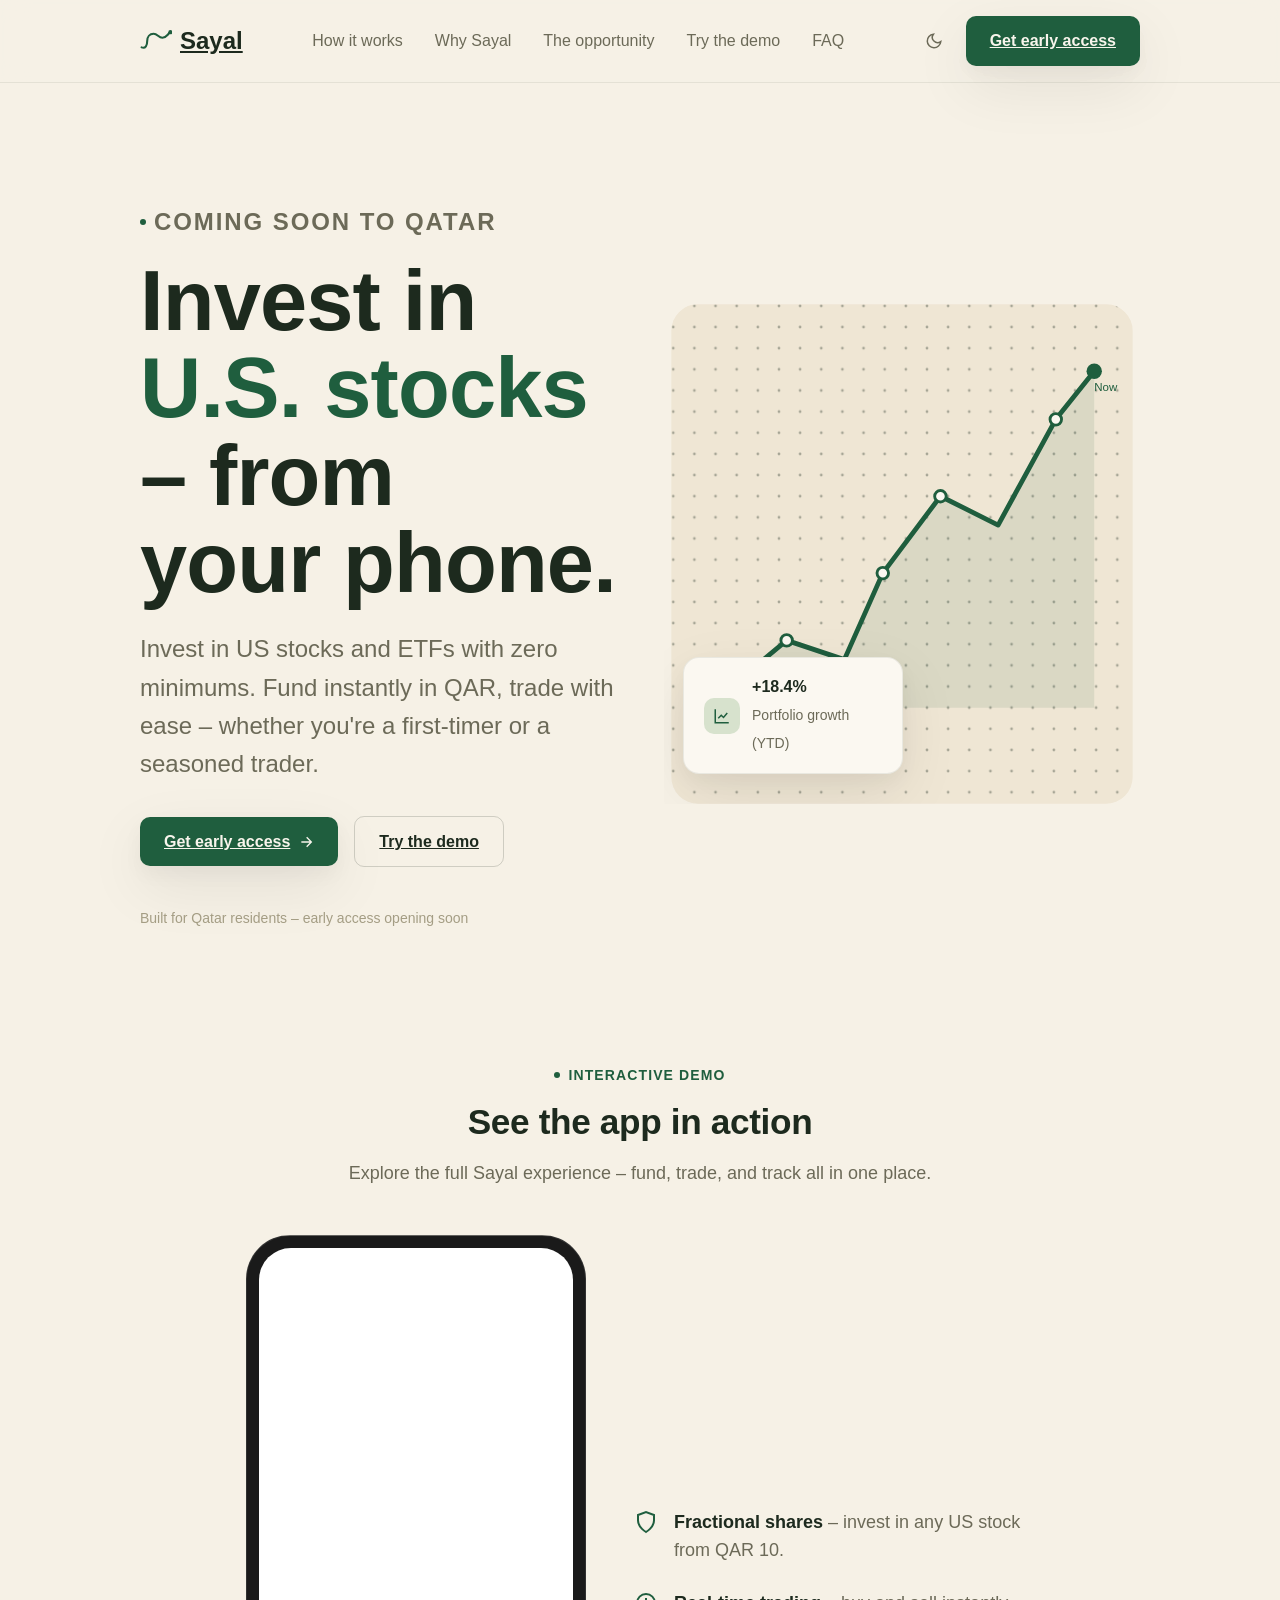
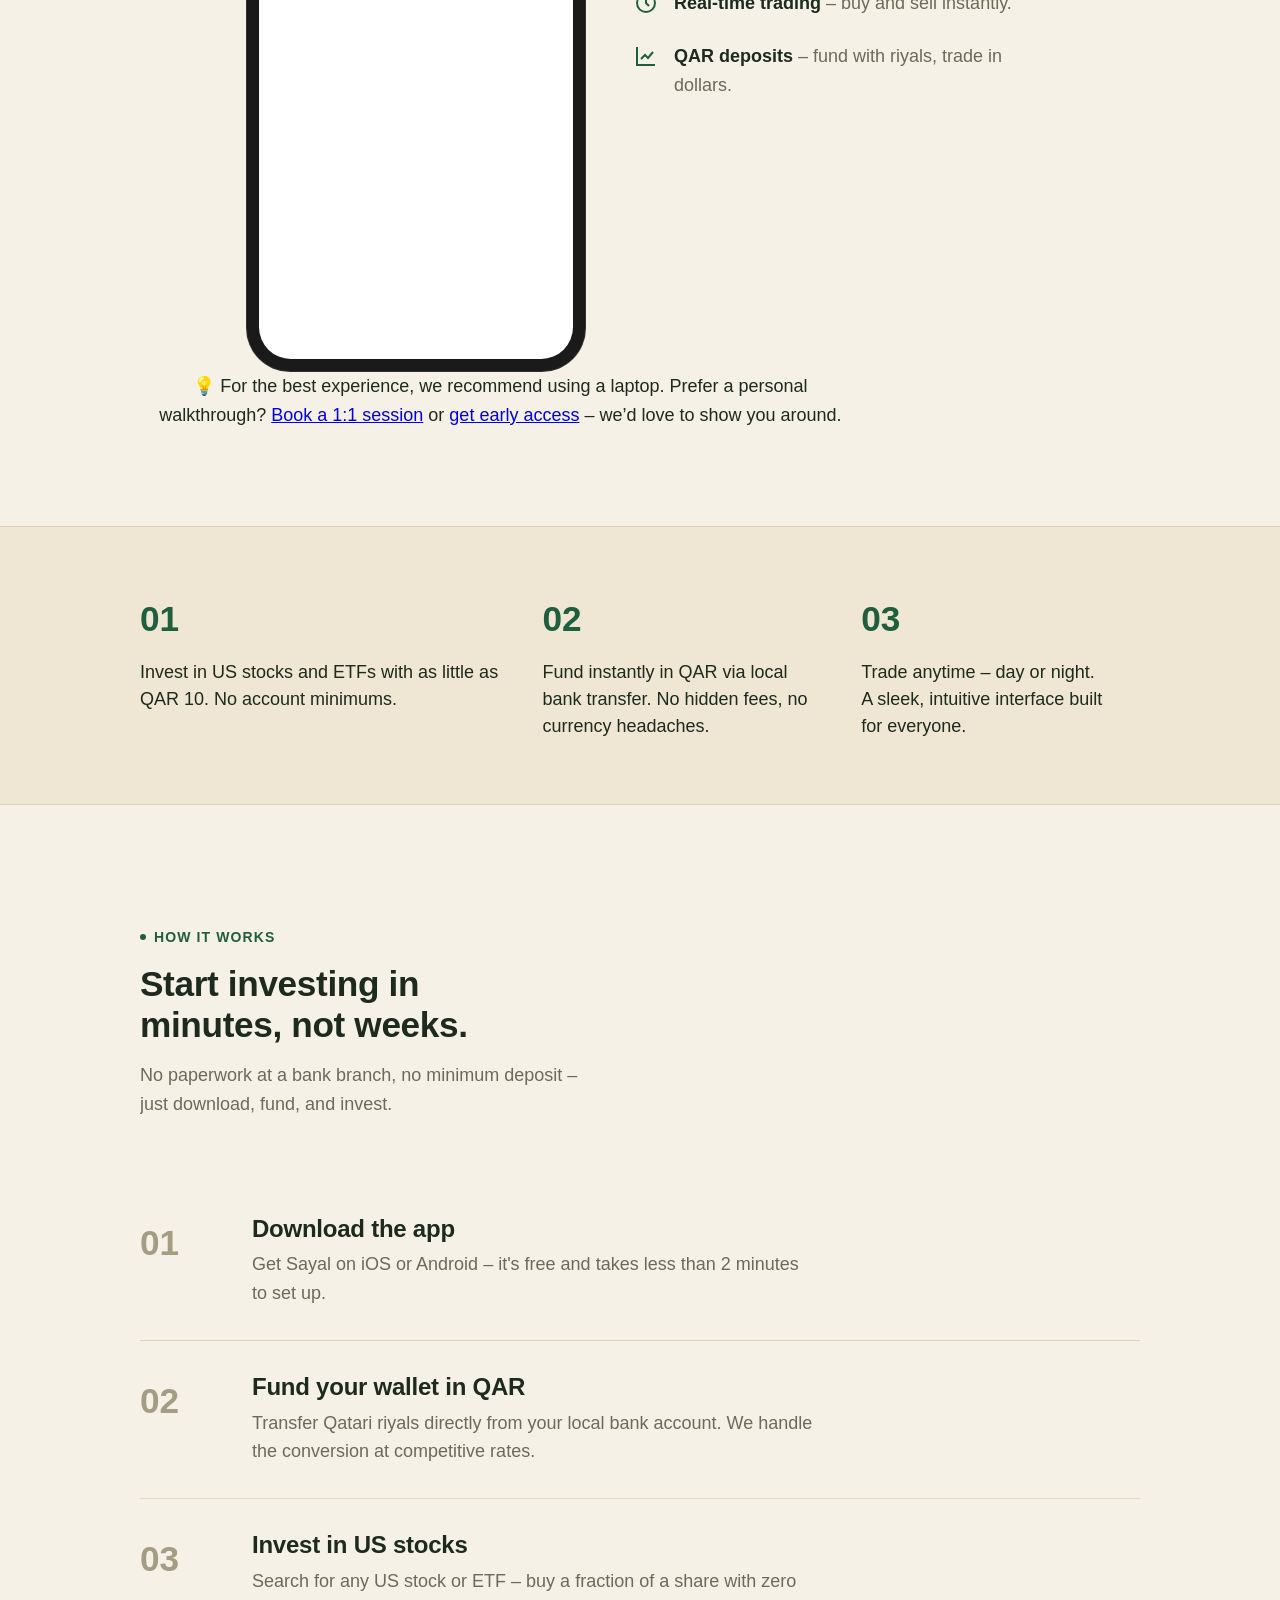
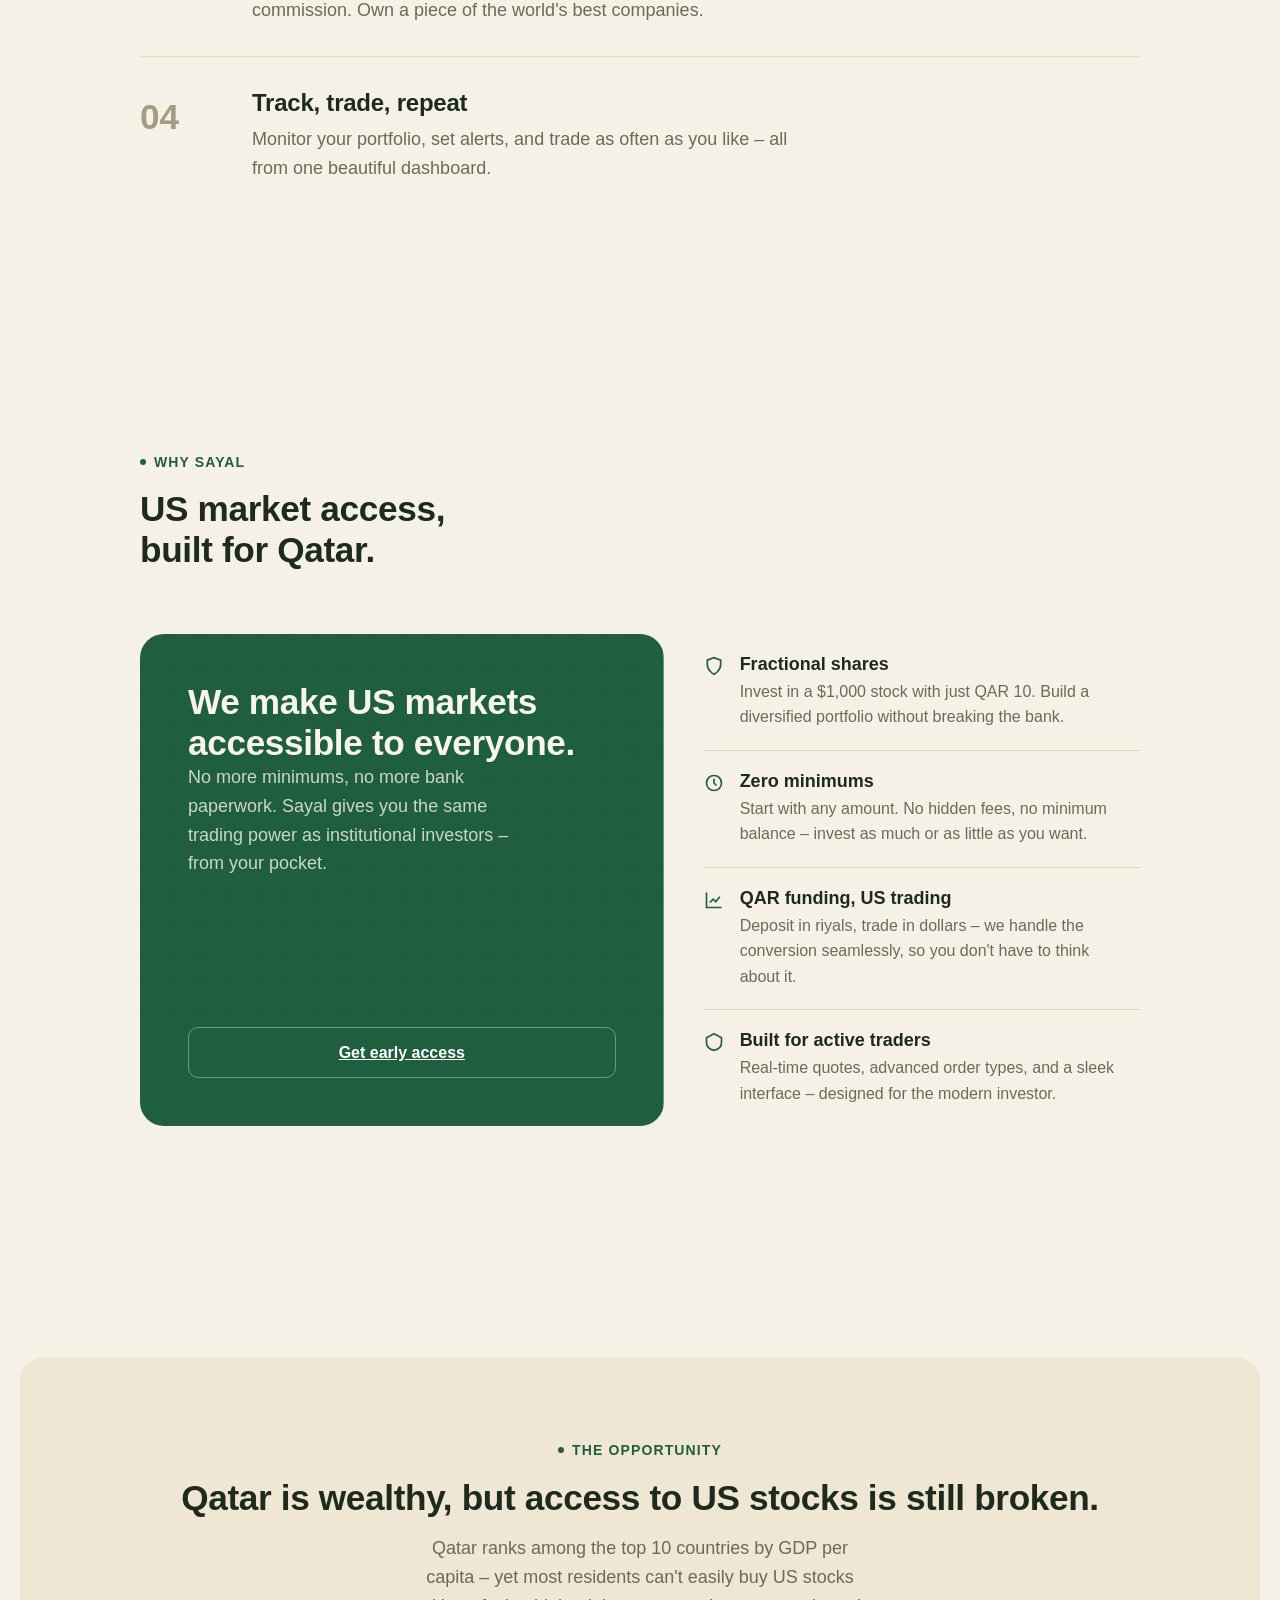
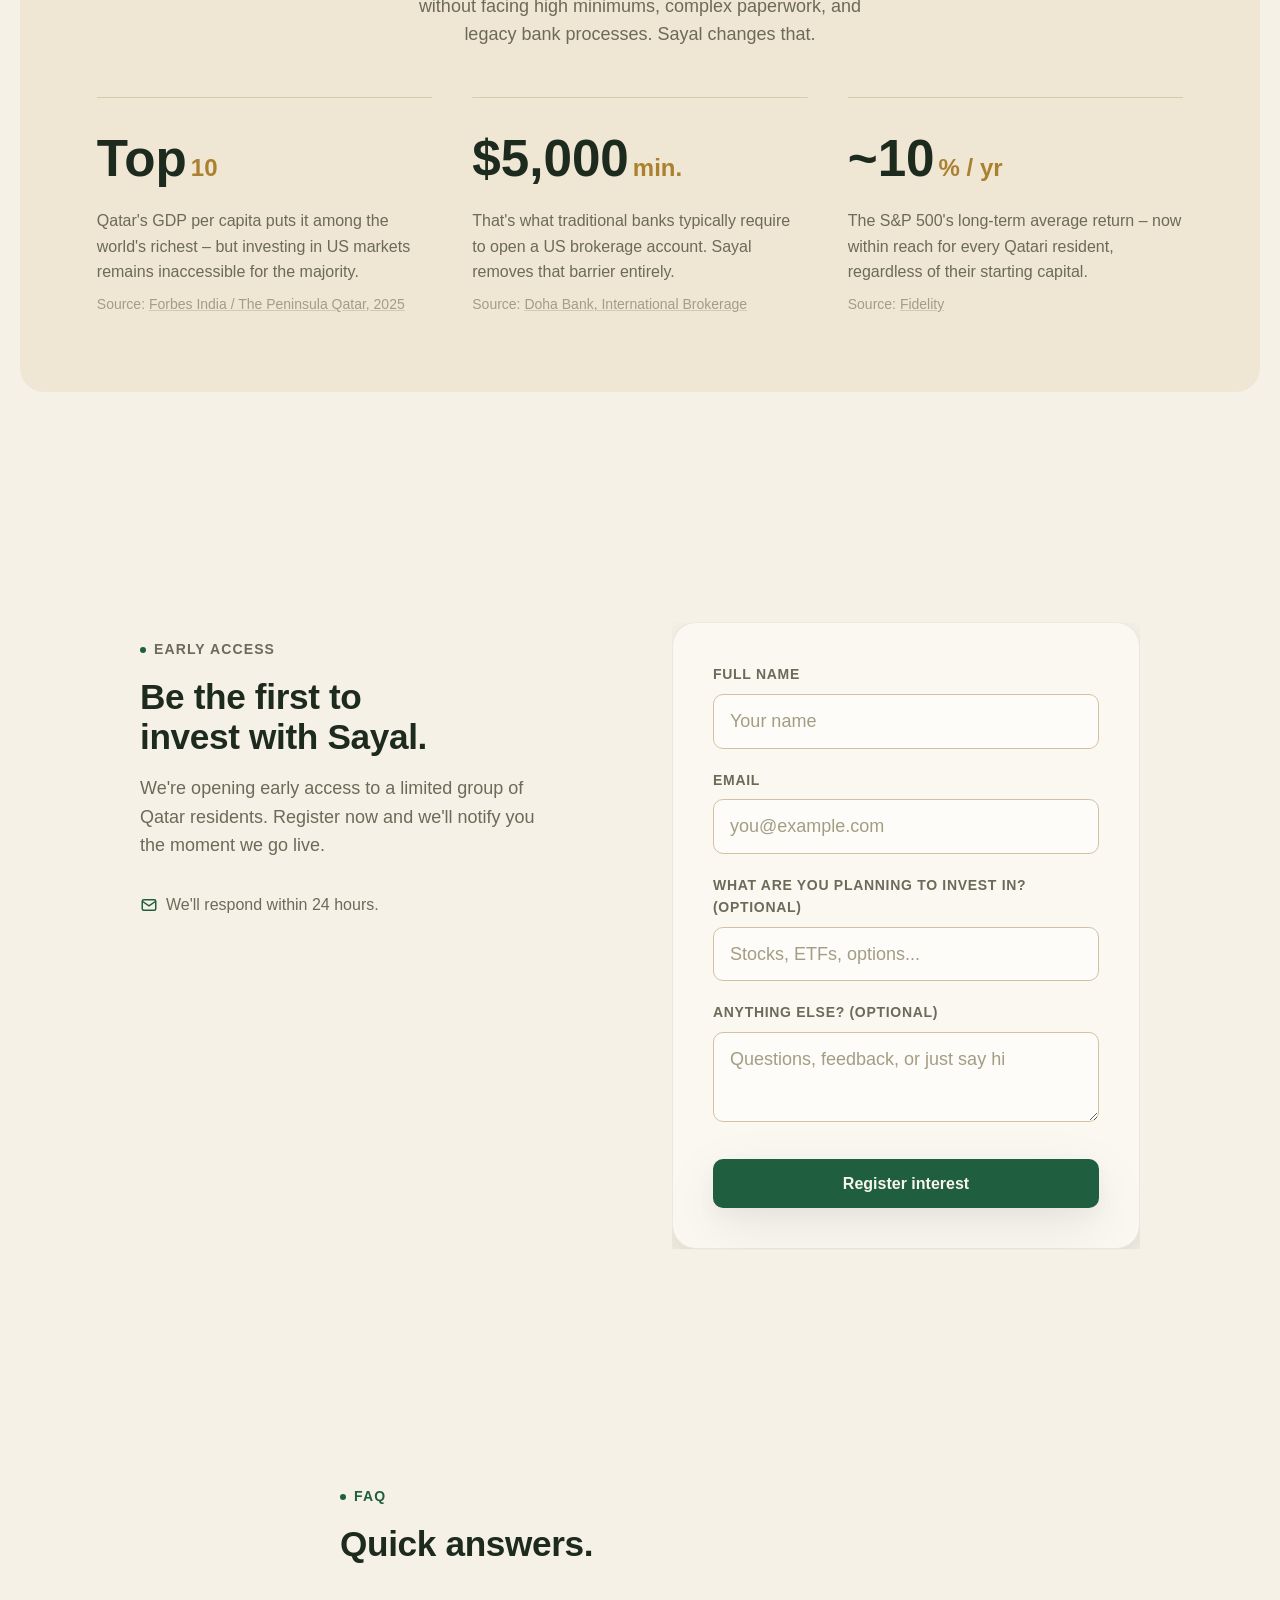
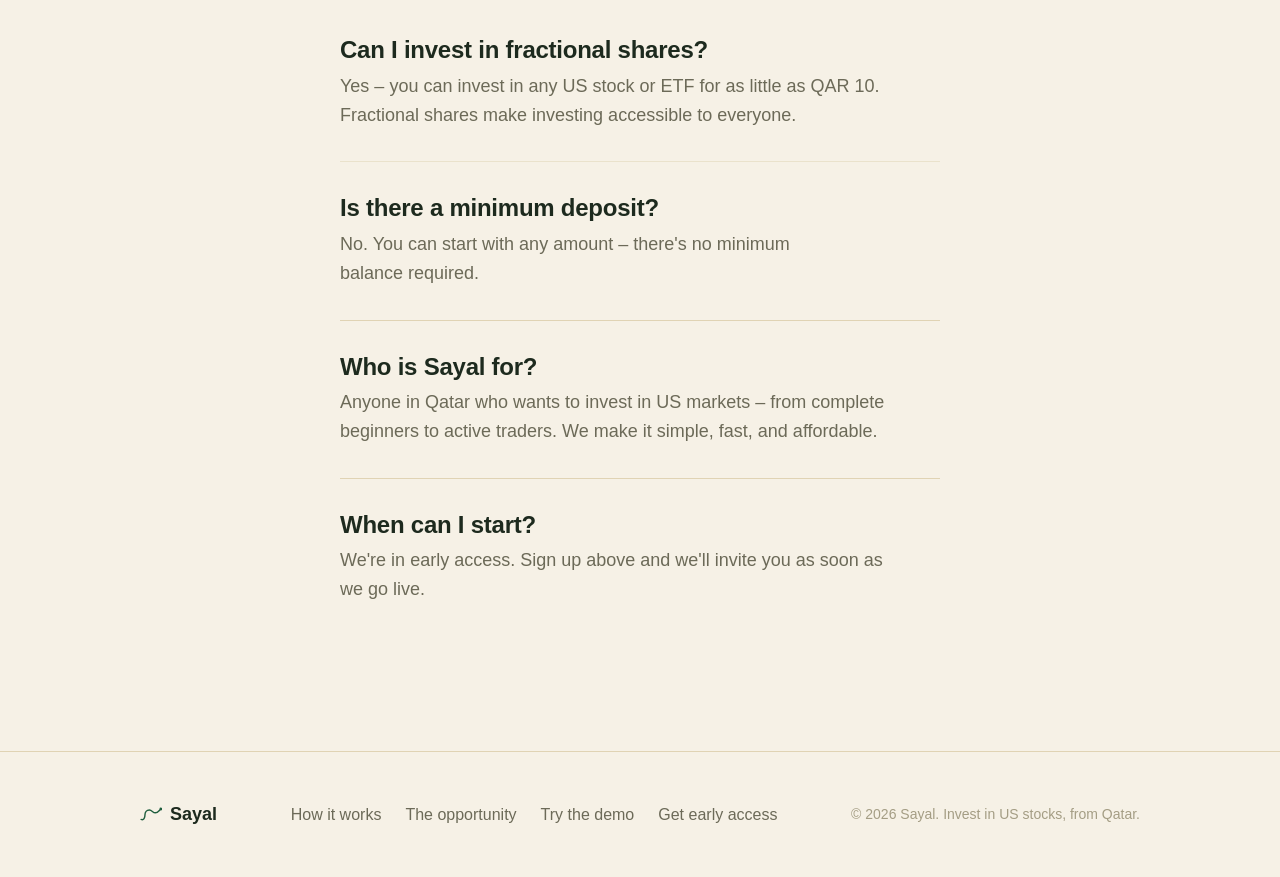
==== index.html @ e71c4a2a "Refine comments and add demo note for laptop users Updated comments for clarity and added a new note" ====
<!doctype html>
<html lang="en">
<head>
  <meta charset="UTF-8" />
  <meta name="viewport" content="width=device-width, initial-scale=1.0" />
  <title>Sayal — Invest in U.S. stocks, from Qatar</title>
  <meta name="description" content="Sayal lets Qatar residents invest in US stocks & ETFs with zero minimums. Fund in QAR, trade with ease." />
  <meta property="og:title" content="Sayal — Invest in U.S. stocks, from Qatar" />
  <meta property="og:description" content="Fractional shares, no minimums, QAR funding. Built for everyday investors in Qatar." />
  <meta property="og:type" content="website" />

  <!-- Google Analytics -->
  <script async src="https://www.googletagmanager.com/gtag/js?id=G-SFCYG6K8Q2"></script>
  <script>
    window.dataLayer = window.dataLayer || [];
    function gtag(){ dataLayer.push(arguments); }
    gtag('js', new Date());
    gtag('config', 'G-SFCYG6K8Q2');
  </script>

  <link rel="preconnect" href="https://api.fontshare.com" />
  <link rel="stylesheet" href="https://api.fontshare.com/v2/css?f[]=cabinet-grotesk@800,700,500&f[]=satoshi@400,500,700&display=swap" />

  <link rel="icon" type="image/svg+xml" href="data:image/svg+xml,%3Csvg xmlns='http://www.w3.org/2000/svg' viewBox='0 0 40 28'%3E%3Cpath d='M2 22c5 2 7-3 7-8s3-9 8-9 6 5 11 5 6-4 10-7' stroke='%231F5E3E' stroke-width='3' fill='none' stroke-linecap='round' stroke-linejoin='round'/%3E%3Ccircle cx='38' cy='3' r='3' fill='%231F5E3E'/%3E%3C/svg%3E" />

  <link rel="stylesheet" href="./base.css" />
  <link rel="stylesheet" href="./style.css" />
</head>
<body>
  <a href="#main" class="skip-link">Skip to content</a>

  <!-- Icon sprite defs (patterns) -->
  <svg width="0" height="0" style="position:absolute">
    <defs>
      <pattern id="dot-grid" width="22" height="22" patternUnits="userSpaceOnUse">
        <circle cx="2" cy="2" r="1.4" fill="currentColor" opacity="0.35" />
      </pattern>
    </defs>
  </svg>

  <header class="site-header" data-header>
    <nav class="nav container" aria-label="Primary">
      <a href="#main" class="logo" aria-label="Sayal home">
        <svg viewBox="0 0 40 28" fill="none" aria-hidden="true">
          <path d="M2 22c5 2 7-3 7-8s3-9 8-9 6 5 11 5 6-4 10-7" stroke="currentColor" stroke-width="2.6" stroke-linecap="round" stroke-linejoin="round" />
          <circle cx="38" cy="3" r="2.6" fill="currentColor" />
        </svg>
        Sayal
      </a>

      <div class="nav-links">
        <a href="#how-it-works">How it works</a>
        <a href="#why-sayal">Why Sayal</a>
        <a href="#opportunity">The opportunity</a>
        <a href="#demo">Try the demo</a>
        <a href="#faq">FAQ</a>
      </div>

      <div class="nav-actions">
        <button class="theme-toggle" data-theme-toggle aria-label="Switch to dark mode">
          <svg viewBox="0 0 24 24" fill="none" stroke="currentColor" stroke-width="2" aria-hidden="true"><path d="M21 12.79A9 9 0 1 1 11.21 3 7 7 0 0 0 21 12.79z"/></svg>
        </button>
        <a href="#early-access" class="btn btn-primary">Get early access</a>
        <button class="nav-toggle" data-menu-toggle aria-label="Open menu" aria-expanded="false">
          <svg viewBox="0 0 24 24" fill="none" stroke="currentColor" stroke-width="2" aria-hidden="true"><line x1="4" y1="7" x2="20" y2="7"/><line x1="4" y1="12" x2="20" y2="12"/><line x1="4" y1="17" x2="20" y2="17"/></svg>
        </button>
      </div>
    </nav>
  </header>
  <div class="mobile-menu" data-mobile-menu>
    <a href="#how-it-works" data-menu-link>How it works</a>
    <a href="#why-sayal" data-menu-link>Why Sayal</a>
    <a href="#opportunity" data-menu-link>The opportunity</a>
    <a href="#demo" data-menu-link>Try the demo</a>
    <a href="#faq" data-menu-link>FAQ</a>
    <a href="#early-access" class="btn btn-primary" data-menu-link>Get early access</a>
  </div>

  <main id="main">
    <!-- ================= HERO ================= -->
    <section class="hero">
      <div class="container hero-grid">
        <div class="hero-copy">
          <p class="eyebrow">Coming soon to Qatar</p>
          <h1>Invest in <em>U.S. stocks</em> – from your phone.</h1>
          <p>
            Invest in US stocks and ETFs with zero minimums. Fund instantly in QAR, trade with ease – whether you're a first‑timer or a seasoned trader.
          </p>
          <div class="hero-actions">
            <a href="#early-access" class="btn btn-primary">
              Get early access
              <svg viewBox="0 0 24 24" fill="none" stroke="currentColor" stroke-width="2" aria-hidden="true"><path d="M5 12h14M13 5l7 7-7 7"/></svg>
            </a>
            <a href="#demo" class="btn btn-secondary">Try the demo</a>
          </div>
          <div class="hero-trust">
            <span>Built for Qatar residents – early access opening soon</span>
          </div>
        </div>

        <!-- Hero Visual – stock chart upward trend with draw-in animation -->
        <div class="hero-visual" data-reveal>
          <svg viewBox="0 0 480 520" fill="none" aria-hidden="true">
            <rect x="0" y="0" width="480" height="520" rx="28" fill="var(--color-surface-offset)" />
            <rect x="0" y="0" width="480" height="520" rx="28" fill="url(#dot-grid)" style="color: var(--color-text-faint)" />

            <!-- Upward stock chart line – draw-in via JS -->
            <path data-draw-path
              d="M60 400 L120 350 L180 370 L220 280 L280 200 L340 230 L400 120 L440 70"
              stroke="var(--color-primary)" stroke-width="5" stroke-linecap="round" stroke-linejoin="round" fill="none" />
            <!-- Shaded area under the curve (static) -->
            <path d="M60 400 L120 350 L180 370 L220 280 L280 200 L340 230 L400 120 L440 70 L440 420 L60 420 Z"
              fill="var(--color-primary)" opacity="0.1" />

            <!-- Markers -->
            <circle cx="120" cy="350" r="6" fill="var(--color-surface)" stroke="var(--color-primary)" stroke-width="3" />
            <circle cx="220" cy="280" r="6" fill="var(--color-surface)" stroke="var(--color-primary)" stroke-width="3" />
            <circle cx="280" cy="200" r="6" fill="var(--color-surface)" stroke="var(--color-primary)" stroke-width="3" />
            <circle cx="400" cy="120" r="6" fill="var(--color-surface)" stroke="var(--color-primary)" stroke-width="3" />
            <circle cx="440" cy="70" r="8" fill="var(--color-primary)" />

            <!-- Labels -->
            <text x="60" y="420" font-family="var(--font-body)" font-size="12" fill="var(--color-text-faint)">Jan</text>
            <text x="440" y="90" font-family="var(--font-body)" font-size="12" fill="var(--color-primary)">Now</text>
          </svg>

          <!-- Small card showing portfolio growth -->
          <div class="hero-card">
            <div class="hero-card-icon">
              <svg viewBox="0 0 24 24" fill="none" stroke="currentColor" stroke-width="2" aria-hidden="true"><path d="M3 3v18h18M7 15l4-4 3 3 5-6"/></svg>
            </div>
            <div>
              <strong>+18.4%</strong>
              <span>Portfolio growth (YTD)</span>
            </div>
          </div>
        </div>
      </div>
    </section>

    <!-- ================= DEMO SECTION (directly under hero) ================= -->
    <section id="demo" class="demo-section">
      <div class="container demo-wrapper">
        <div class="demo-header-text">
          <p class="eyebrow" style="text-align:center;">Interactive demo</p>
          <h2 class="section-title" data-reveal style="text-align:center; max-width: none;">See the app in action</h2>
          <p class="section-lede" data-reveal style="text-align:center; max-width: 60ch; margin-inline: auto;">Explore the full Sayal experience – fund, trade, and track all in one place.</p>
        </div>

        <div class="demo-container" data-reveal>
          <div class="iphone-frame">
            <div class="iphone-screen">
              <iframe src="http://localhost:56629/" frameborder="0" allow="geolocation; microphone; camera; midi; encrypted-media" loading="lazy"></iframe>
            </div>
            <div class="iphone-home-indicator"></div>
          </div>
          <div class="demo-features">
            <div class="demo-feature-item">
              <svg viewBox="0 0 24 24" fill="none" stroke="currentColor" stroke-width="2"><path d="M12 22s8-4.5 8-11.5V5l-8-3-8 3v5.5C4 17.5 12 22 12 22Z"/></svg>
              <div><strong>Fractional shares</strong> – invest in any US stock from QAR 10.</div>
            </div>
            <div class="demo-feature-item">
              <svg viewBox="0 0 24 24" fill="none" stroke="currentColor" stroke-width="2"><circle cx="12" cy="12" r="9"/><path d="M12 7v5l3 3"/></svg>
              <div><strong>Real‑time trading</strong> – buy and sell instantly.</div>
            </div>
            <div class="demo-feature-item">
              <svg viewBox="0 0 24 24" fill="none" stroke="currentColor" stroke-width="2"><path d="M3 3v18h18M7 15l4-4 3 3 5-6"/></svg>
              <div><strong>QAR deposits</strong> – fund with riyals, trade in dollars.</div>
            </div>
          </div>
        </div>

        <!-- New note about laptop + 1:1 walkthrough -->
        <div class="demo-note">
          <p>💡 For the best experience, we recommend using a laptop. Prefer a personal walkthrough? <a href="#early-access">Book a 1:1 session</a> or <a href="#early-access">get early access</a> – we’d love to show you around.</p>
        </div>
      </div>
    </section>

    <!-- ================= VALUE STRIP ================= -->
    <section class="value-strip">
      <div class="container value-strip-grid" data-reveal="stagger">
        <div class="value-item">
          <span class="value-number">01</span>
          <p>Invest in US stocks and ETFs with as little as QAR 10. No account minimums.</p>
        </div>
        <div class="value-item">
          <span class="value-number">02</span>
          <p>Fund instantly in QAR via local bank transfer. No hidden fees, no currency headaches.</p>
        </div>
        <div class="value-item">
          <span class="value-number">03</span>
          <p>Trade anytime – day or night. A sleek, intuitive interface built for everyone.</p>
        </div>
      </div>
    </section>

    <!-- ================= HOW IT WORKS ================= -->
    <section id="how-it-works">
      <div class="container">
        <p class="eyebrow">How it works</p>
        <h2 class="section-title" data-reveal>Start investing in minutes, not weeks.</h2>
        <p class="section-lede" data-reveal>No paperwork at a bank branch, no minimum deposit – just download, fund, and invest.</p>

        <div class="steps" data-reveal="stagger">
          <div class="step">
            <span class="step-index">01</span>
            <div class="step-body">
              <h3>Download the app</h3>
              <p>Get Sayal on iOS or Android – it's free and takes less than 2 minutes to set up.</p>
            </div>
          </div>
          <div class="step">
            <span class="step-index">02</span>
            <div class="step-body">
              <h3>Fund your wallet in QAR</h3>
              <p>Transfer Qatari riyals directly from your local bank account. We handle the conversion at competitive rates.</p>
            </div>
          </div>
          <div class="step">
            <span class="step-index">03</span>
            <div class="step-body">
              <h3>Invest in US stocks</h3>
              <p>Search for any US stock or ETF – buy a fraction of a share with zero commission. Own a piece of the world's best companies.</p>
            </div>
          </div>
          <div class="step">
            <span class="step-index">04</span>
            <div class="step-body">
              <h3>Track, trade, repeat</h3>
              <p>Monitor your portfolio, set alerts, and trade as often as you like – all from one beautiful dashboard.</p>
            </div>
          </div>
        </div>
      </div>
    </section>

    <!-- ================= WHY SAYAL ================= -->
    <section id="why-sayal">
      <div class="container">
        <p class="eyebrow">Why Sayal</p>
        <h2 class="section-title" data-reveal>US market access, built for Qatar.</h2>

        <div class="why-grid">
          <div class="why-callout" data-reveal>
            <svg class="why-callout-pattern" viewBox="0 0 400 300" fill="none" aria-hidden="true">
              <rect width="400" height="300" fill="url(#dot-grid)" style="color: var(--color-text-inverse)" />
            </svg>
            <div>
              <h3>We make US markets accessible to everyone.</h3>
              <p>No more minimums, no more bank paperwork. Sayal gives you the same trading power as institutional investors – from your pocket.</p>
            </div>
            <a href="#early-access" class="btn btn-secondary btn-why-callout">Get early access</a>
          </div>

          <div class="why-list">
            <div class="why-list-item">
              <svg viewBox="0 0 24 24" fill="none" stroke="currentColor" stroke-width="2" aria-hidden="true"><path d="M12 22s8-4.5 8-11.5V5l-8-3-8 3v5.5C4 17.5 12 22 12 22Z"/></svg>
              <div>
                <h4>Fractional shares</h4>
                <p>Invest in a $1,000 stock with just QAR 10. Build a diversified portfolio without breaking the bank.</p>
              </div>
            </div>
            <div class="why-list-item">
              <svg viewBox="0 0 24 24" fill="none" stroke="currentColor" stroke-width="2" aria-hidden="true"><circle cx="12" cy="12" r="9"/><path d="M12 7v5l3 3"/></svg>
              <div>
                <h4>Zero minimums</h4>
                <p>Start with any amount. No hidden fees, no minimum balance – invest as much or as little as you want.</p>
              </div>
            </div>
            <div class="why-list-item">
              <svg viewBox="0 0 24 24" fill="none" stroke="currentColor" stroke-width="2" aria-hidden="true"><path d="M3 3v18h18M7 15l4-4 3 3 5-6"/></svg>
              <div>
                <h4>QAR funding, US trading</h4>
                <p>Deposit in riyals, trade in dollars – we handle the conversion seamlessly, so you don't have to think about it.</p>
              </div>
            </div>
            <div class="why-list-item">
              <svg viewBox="0 0 24 24" fill="none" stroke="currentColor" stroke-width="2" aria-hidden="true"><path d="M12 2 3 7v6c0 5 4 8 9 9 5-1 9-4 9-9V7l-9-5Z"/></svg>
              <div>
                <h4>Built for active traders</h4>
                <p>Real‑time quotes, advanced order types, and a sleek interface – designed for the modern investor.</p>
              </div>
            </div>
          </div>
        </div>
      </div>
    </section>

    <!-- ================= OPPORTUNITY ================= -->
    <section id="opportunity">
      <div class="opportunity container--wide">
        <div class="opportunity-inner">
          <p class="eyebrow">The opportunity</p>
          <h2 class="section-title" data-reveal>Qatar is wealthy, but access to US stocks is still broken.</h2>
          <p class="section-lede" data-reveal>Qatar ranks among the top 10 countries by GDP per capita – yet most residents can't easily buy US stocks without facing high minimums, complex paperwork, and legacy bank processes. Sayal changes that.</p>

          <div class="opportunity-grid" data-reveal="stagger">
            <div class="stat">
              <div class="stat-number">Top<span class="unit">10</span></div>
              <p>Qatar's GDP per capita puts it among the world's richest – but investing in US markets remains inaccessible for the majority.</p>
              <cite>Source: <a href="https://thepeninsulaqatar.com/article/19/12/2025/qatar-consolidates-position-among-forbes-wealthiest-nations-list" target="_blank" rel="noopener noreferrer">Forbes India / The Peninsula Qatar, 2025</a></cite>
            </div>
            <div class="stat">
              <div class="stat-number">$5,000<span class="unit">min.</span></div>
              <p>That's what traditional banks typically require to open a US brokerage account. Sayal removes that barrier entirely.</p>
              <cite>Source: <a href="https://www.dohabank.com.qa/treasury-and-investments/international-brokerage/" target="_blank" rel="noopener noreferrer">Doha Bank, International Brokerage</a></cite>
            </div>
            <div class="stat">
              <div class="stat-number">~10<span class="unit">% / yr</span></div>
              <p>The S&P 500's long‑term average return – now within reach for every Qatari resident, regardless of their starting capital.</p>
              <cite>Source: <a href="https://www.fidelity.com/learning-center/trading-investing/sp-500-average-return" target="_blank" rel="noopener noreferrer">Fidelity</a></cite>
            </div>
          </div>
        </div>
      </div>
    </section>

    <!-- ================= EARLY ACCESS ================= -->
    <section id="early-access">
      <div class="container early-access-grid">
        <div class="early-access-copy" data-reveal>
          <p class="eyebrow">Early access</p>
          <h2>Be the first to invest with Sayal.</h2>
          <p>We're opening early access to a limited group of Qatar residents. Register now and we'll notify you the moment we go live.</p>
          <div class="early-access-note">
            <svg viewBox="0 0 24 24" fill="none" stroke="currentColor" stroke-width="2" aria-hidden="true"><rect x="3" y="5" width="18" height="14" rx="2"/><path d="m3 7 9 6 9-6"/></svg>
            <span>We'll respond within 24 hours.</span>
          </div>
        </div>

        <div class="form-card" data-reveal>
          <form id="interest-form" novalidate>
            <input type="checkbox" name="botcheck" class="honeypot" tabindex="-1" autocomplete="off" aria-hidden="true" />

            <div class="form-row">
              <label for="name">Full name</label>
              <input type="text" id="name" name="name" placeholder="Your name" required />
              <span class="form-error">Please enter your name.</span>
            </div>
            <div class="form-row">
              <label for="email">Email</label>
              <input type="email" id="email" name="email" placeholder="you@example.com" required />
              <span class="form-error">Please enter a valid email.</span>
            </div>
            <div class="form-row">
              <label for="goal">What are you planning to invest in? (optional)</label>
              <input type="text" id="goal" name="goal" placeholder="Stocks, ETFs, options..." />
            </div>
            <div class="form-row">
              <label for="message">Anything else? (optional)</label>
              <textarea id="message" name="message" placeholder="Questions, feedback, or just say hi"></textarea>
            </div>

            <button type="submit" class="btn btn-primary form-submit">
              <span data-submit-label>Register interest</span>
            </button>
            <div class="form-status" data-form-status role="status"></div>
          </form>

          <div class="form-success" data-form-success>
            <div class="form-success-icon">
              <svg viewBox="0 0 24 24" fill="none" stroke="currentColor" stroke-width="2" aria-hidden="true"><path d="M20 6 9 17l-5-5"/></svg>
            </div>
            <h3>You're on the list.</h3>
            <p>Thanks for registering – we'll be in touch as soon as we launch.</p>
          </div>
        </div>
      </div>
    </section>

    <!-- ================= FAQ ================= -->
    <section id="faq">
      <div class="container container--narrow">
        <p class="eyebrow">FAQ</p>
        <h2 class="section-title" data-reveal>Quick answers.</h2>
        <div class="steps" data-reveal="stagger" style="margin-top: var(--space-10)">
          <div class="step" style="grid-template-columns: 1fr;">
            <div class="step-body">
              <h3>Can I invest in fractional shares?</h3>
              <p>Yes – you can invest in any US stock or ETF for as little as QAR 10. Fractional shares make investing accessible to everyone.</p>
            </div>
          </div>
          <div class="step" style="grid-template-columns: 1fr;">
            <div class="step-body">
              <h3>Is there a minimum deposit?</h3>
              <p>No. You can start with any amount – there's no minimum balance required.</p>
            </div>
          </div>
          <div class="step" style="grid-template-columns: 1fr;">
            <div class="step-body">
              <h3>Who is Sayal for?</h3>
              <p>Anyone in Qatar who wants to invest in US markets – from complete beginners to active traders. We make it simple, fast, and affordable.</p>
            </div>
          </div>
          <div class="step" style="grid-template-columns: 1fr;">
            <div class="step-body">
              <h3>When can I start?</h3>
              <p>We're in early access. Sign up above and we'll invite you as soon as we go live.</p>
            </div>
          </div>
        </div>
      </div>
    </section>
  </main>

  <footer class="site-footer">
    <div class="container footer-grid">
      <div class="footer-brand">
        <svg viewBox="0 0 40 28" fill="none" aria-hidden="true">
          <path d="M2 22c5 2 7-3 7-8s3-9 8-9 6 5 11 5 6-4 10-7" stroke="currentColor" stroke-width="2.6" stroke-linecap="round" stroke-linejoin="round" />
          <circle cx="38" cy="3" r="2.6" fill="currentColor" />
        </svg>
        <span>Sayal</span>
      </div>
      <div class="footer-links">
        <a href="#how-it-works">How it works</a>
        <a href="#opportunity">The opportunity</a>
        <a href="#demo">Try the demo</a>
        <a href="#early-access">Get early access</a>
      </div>
      <p class="footer-meta">© 2026 Sayal. Invest in US stocks, from Qatar.</p>
    </div>
  </footer>

  <script src="./app.js" defer></script>
</body>
</html>
---- base.css ----
/* base.css — reset & foundational rules */
*,
*::before,
*::after {
  box-sizing: border-box;
  margin: 0;
  padding: 0;
}

html {
  -moz-text-size-adjust: none;
  -webkit-text-size-adjust: none;
  text-size-adjust: none;
  -webkit-font-smoothing: antialiased;
  -moz-osx-font-smoothing: grayscale;
  text-rendering: optimizeLegibility;
  scroll-behavior: smooth;
  hanging-punctuation: first last;
  scroll-padding-top: var(--space-16);
}

body {
  min-height: 100dvh;
  line-height: 1.6;
  font-family: var(--font-body, sans-serif);
  font-size: var(--text-base);
  color: var(--color-text);
  background-color: var(--color-bg);
}

img,
picture,
video,
canvas,
svg {
  display: block;
  max-width: 100%;
  height: auto;
}
ul[role='list'],
ol[role='list'] {
  list-style: none;
}
input,
button,
textarea,
select {
  font: inherit;
  color: inherit;
}

h1,
h2,
h3,
h4,
h5,
h6 {
  text-wrap: balance;
  line-height: 1.15;
}
p,
li,
figcaption {
  text-wrap: pretty;
  max-width: 72ch;
}

::selection {
  background: oklch(from var(--color-primary) l c h / 0.25);
  color: var(--color-text);
}

:focus-visible {
  outline: 2px solid var(--color-primary);
  outline-offset: 3px;
  border-radius: var(--radius-sm);
}

@media (prefers-reduced-motion: reduce) {
  *,
  *::before,
  *::after {
    animation-duration: 0.01ms !important;
    animation-iteration-count: 1 !important;
    transition-duration: 0.01ms !important;
    scroll-behavior: auto !important;
  }
}

button {
  cursor: pointer;
  background: none;
  border: none;
}
table {
  border-collapse: collapse;
  width: 100%;
}

a,
button,
[role='button'],
[role='link'],
input,
textarea,
select {
  transition:
    color var(--transition-interactive),
    background var(--transition-interactive),
    border-color var(--transition-interactive),
    box-shadow var(--transition-interactive);
}

.sr-only {
  position: absolute;
  width: 1px;
  height: 1px;
  padding: 0;
  margin: -1px;
  overflow: hidden;
  clip: rect(0, 0, 0, 0);
  white-space: nowrap;
  border-width: 0;
}
---- style.css ----
/* ==========================================================================
   SAYAL — Design Tokens
   ========================================================================== */

:root,
[data-theme='light'] {
  /* Surfaces — warm beige, sand-toned */
  --color-bg: #f6f1e6;
  --color-surface: #fbf8f1;
  --color-surface-2: #fdfcf9;
  --color-surface-offset: #efe6d4;
  --color-surface-offset-2: #e6d9bf;
  --color-surface-dynamic: #ddcda8;
  --color-divider: #e0d3b4;
  --color-border: #d3c1a1;

  /* Text — deep green-black ink */
  --color-text: #1d2a1e;
  --color-text-muted: #6c6a58;
  --color-text-faint: #a49d84;
  --color-text-inverse: #f8f5ec;

  /* Primary accent — deep forest green */
  --color-primary: #1f5e3e;
  --color-primary-hover: #164a30;
  --color-primary-active: #103924;
  --color-primary-highlight: #d7e2cd;

  /* Warning */
  --color-warning: #93531c;
  --color-warning-hover: #713e14;
  --color-warning-active: #4d2b0f;
  --color-warning-highlight: #e2d2c1;

  /* Error */
  --color-error: #9c3b3b;
  --color-error-hover: #7a2c2c;
  --color-error-active: #571f1f;
  --color-error-highlight: #e3d1cd;

  /* Success (reuses primary family for consistency) */
  --color-success: #2f7a4f;
  --color-success-hover: #205c3a;
  --color-success-active: #144228;
  --color-success-highlight: #d5e5d3;

  /* Gold — used sparingly for the "opportunity" stat highlight */
  --color-gold: #a9812f;
  --color-gold-hover: #8a6821;
  --color-gold-active: #6b4f18;
  --color-gold-highlight: #e9dfc4;

  /* Radius */
  --radius-sm: 0.375rem;
  --radius-md: 0.625rem;
  --radius-lg: 1rem;
  --radius-xl: 1.5rem;
  --radius-full: 9999px;

  /* Transitions */
  --transition-interactive: 180ms cubic-bezier(0.16, 1, 0.3, 1);
  --ease-out: cubic-bezier(0.16, 1, 0.3, 1);

  /* Shadows — soft (only used for cards, not for phone) */
  --shadow-soft: 0 20px 60px rgba(0,0,0,0.08), 0 8px 20px rgba(0,0,0,0.04);

  /* Content widths */
  --content-narrow: 640px;
  --content-default: 1040px;
  --content-wide: 1240px;
  --content-full: 100%;

  /* Fonts */
  --font-display: 'Cabinet Grotesk', 'General Sans', 'Helvetica Neue', sans-serif;
  --font-body: 'Satoshi', 'Inter', 'Helvetica Neue', sans-serif;
}

[data-theme='dark'] {
  --color-bg: #14170f;
  --color-surface: #191c14;
  --color-surface-2: #1d2117;
  --color-surface-offset: #20241a;
  --color-surface-offset-2: #262b1e;
  --color-surface-dynamic: #2d331f;
  --color-divider: #2b3020;
  --color-border: #383d27;

  --color-text: #eae4d3;
  --color-text-muted: #a5a08a;
  --color-text-faint: #6c6a56;
  --color-text-inverse: #1d2a1e;

  --color-primary: #7bc79a;
  --color-primary-hover: #91d3ac;
  --color-primary-active: #a6dfbe;
  --color-primary-highlight: #263626;

  --color-warning: #d99a5f;
  --color-warning-hover: #e2ac78;
  --color-warning-active: #ebc196;
  --color-warning-highlight: #3c3020;

  --color-error: #cf8b8b;
  --color-error-hover: #daa4a4;
  --color-error-active: #e5bdbd;
  --color-error-highlight: #3a2626;

  --color-success: #86c99f;
  --color-success-hover: #9dd4b1;
  --color-success-active: #b4dfc4;
  --color-success-highlight: #24352a;

  --color-gold: #d3ac5c;
  --color-gold-hover: #ddbd7c;
  --color-gold-active: #e7ce9d;
  --color-gold-highlight: #3a3120;

  --shadow-soft: 0 20px 60px rgba(0,0,0,0.25);
}

/* ==========================================================================
   Type Scale
   ========================================================================== */

:root {
  --text-xs: clamp(0.75rem, 0.7rem + 0.25vw, 0.875rem);
  --text-sm: clamp(0.875rem, 0.8rem + 0.35vw, 1rem);
  --text-base: clamp(1rem, 0.95rem + 0.25vw, 1.125rem);
  --text-lg: clamp(1.125rem, 1rem + 0.75vw, 1.5rem);
  --text-xl: clamp(1.5rem, 1.2rem + 1.25vw, 2.25rem);
  --text-2xl: clamp(2rem, 1.2rem + 2.5vw, 3.25rem);
  --text-3xl: clamp(2.5rem, 1rem + 4vw, 4.5rem);
  --text-hero: clamp(2.75rem, 0.5rem + 6vw, 6.5rem);

  /* 4px spacing system */
  --space-1: 0.25rem;
  --space-2: 0.5rem;
  --space-3: 0.75rem;
  --space-4: 1rem;
  --space-5: 1.25rem;
  --space-6: 1.5rem;
  --space-8: 2rem;
  --space-10: 2.5rem;
  --space-12: 3rem;
  --space-16: 4rem;
  --space-20: 5rem;
  --space-24: 6rem;
  --space-32: 8rem;
}

/* ==========================================================================
   Layout Primitives
   ========================================================================== */

.container {
  max-width: var(--content-default);
  margin-inline: auto;
  padding-inline: var(--space-5);
}
.container--wide {
  max-width: var(--content-wide);
  margin-inline: auto;
  padding-inline: var(--space-5);
}
.container--narrow {
  max-width: var(--content-narrow);
}

section {
  padding-block: clamp(var(--space-16), 9vw, var(--space-32));
}

.eyebrow {
  display: inline-flex;
  align-items: center;
  gap: var(--space-2);
  font-family: var(--font-body);
  font-size: var(--text-xs);
  font-weight: 600;
  letter-spacing: 0.08em;
  text-transform: uppercase;
  color: var(--color-primary);
  margin-bottom: var(--space-4);
}
.eyebrow::before {
  content: '';
  width: 6px;
  height: 6px;
  border-radius: var(--radius-full);
  background: var(--color-primary);
  flex-shrink: 0;
}

h1,
h2,
h3 {
  font-family: var(--font-display);
  color: var(--color-text);
  letter-spacing: -0.01em;
}

.section-title {
  font-size: var(--text-xl);
  font-weight: 700;
  max-width: 24ch;
}

.section-lede {
  font-size: var(--text-base);
  color: var(--color-text-muted);
  max-width: 46ch;
  margin-top: var(--space-4);
}

/* ==========================================================================
   Skip Link
   ========================================================================== */

.skip-link {
  position: absolute;
  left: var(--space-4);
  top: -60px;
  z-index: 100;
  background: var(--color-primary);
  color: var(--color-text-inverse);
  padding: var(--space-2) var(--space-4);
  border-radius: var(--radius-md);
  font-size: var(--text-sm);
  font-weight: 600;
  transition: top var(--transition-interactive);
}
.skip-link:focus-visible {
  top: var(--space-4);
}

/* ==========================================================================
   Header
   ========================================================================== */

.site-header {
  position: sticky;
  top: 0;
  z-index: 50;
  background: oklch(from var(--color-bg) l c h / 0.82);
  backdrop-filter: blur(14px);
  border-bottom: 1px solid oklch(from var(--color-text) l c h / 0.08);
  transition:
    transform 0.35s var(--ease-out),
    box-shadow 0.35s var(--ease-out);
}
.site-header.is-hidden {
  transform: translateY(-100%);
}
.site-header.is-scrolled {
  box-shadow: var(--shadow-soft);
}

.nav {
  display: flex;
  align-items: center;
  justify-content: space-between;
  gap: var(--space-6);
  padding-block: var(--space-4);
}

.logo {
  display: flex;
  align-items: center;
  gap: var(--space-2);
  font-family: var(--font-display);
  font-weight: 700;
  font-size: var(--text-lg);
  color: var(--color-text);
  flex-shrink: 0;
}
.logo svg {
  width: 32px;
  height: 32px;
  color: var(--color-primary);
}

.nav-links {
  display: flex;
  align-items: center;
  gap: var(--space-8);
}
.nav-links a {
  font-size: var(--text-sm);
  font-weight: 500;
  color: var(--color-text-muted);
  text-decoration: none;
}
.nav-links a:hover {
  color: var(--color-text);
}

.nav-actions {
  display: flex;
  align-items: center;
  gap: var(--space-3);
}

.nav-toggle {
  display: none;
}

.theme-toggle {
  display: inline-flex;
  align-items: center;
  justify-content: center;
  width: 40px;
  height: 40px;
  border-radius: var(--radius-full);
  color: var(--color-text-muted);
}
.theme-toggle:hover {
  background: var(--color-surface-offset);
  color: var(--color-text);
}
.theme-toggle svg {
  width: 18px;
  height: 18px;
}

/* ==========================================================================
   Buttons
   ========================================================================== */

.btn {
  display: inline-flex;
  align-items: center;
  justify-content: center;
  gap: var(--space-2);
  font-family: var(--font-body);
  font-size: var(--text-sm);
  font-weight: 600;
  padding: var(--space-3) var(--space-6);
  border-radius: var(--radius-md);
  white-space: nowrap;
  min-height: 44px;
}
.btn-primary {
  background: var(--color-primary);
  color: var(--color-text-inverse);
  box-shadow: var(--shadow-soft);
}
.btn-primary:hover {
  background: var(--color-primary-hover);
  box-shadow: var(--shadow-soft);
  transform: translateY(-1px);
}
.btn-primary:active {
  transform: translateY(0);
  background: var(--color-primary-active);
}
.btn-secondary {
  background: transparent;
  color: var(--color-text);
  border: 1px solid oklch(from var(--color-text) l c h / 0.18);
}
.btn-secondary:hover {
  background: var(--color-surface-offset);
  border-color: oklch(from var(--color-text) l c h / 0.3);
}
.btn-ghost {
  background: transparent;
  color: var(--color-primary);
  padding: var(--space-3) var(--space-2);
}
.btn-ghost:hover {
  color: var(--color-primary-hover);
}
.btn svg {
  width: 16px;
  height: 16px;
}

/* ==========================================================================
   Hero
   ========================================================================== */

.hero {
  position: relative;
  padding-top: clamp(var(--space-16), 10vw, var(--space-24));
  padding-bottom: clamp(var(--space-20), 10vw, var(--space-32));
  overflow: hidden;
}

.hero-grid {
  display: grid;
  grid-template-columns: 1fr 1fr;
  gap: var(--space-12);
  align-items: center;
}

.hero-copy h1 {
  font-size: var(--text-hero);
  font-weight: 700;
  line-height: 1.03;
}
.hero-copy h1 em {
  font-style: normal;
  color: var(--color-primary);
}

.hero-copy p {
  font-size: var(--text-lg);
  color: var(--color-text-muted);
  margin-top: var(--space-6);
  max-width: 42ch;
}

.hero-actions {
  display: flex;
  align-items: center;
  gap: var(--space-4);
  margin-top: var(--space-8);
  flex-wrap: wrap;
}

.hero-trust {
  display: flex;
  align-items: center;
  gap: var(--space-3);
  margin-top: var(--space-10);
  font-size: var(--text-xs);
  color: var(--color-text-faint);
}

.hero-visual {
  position: relative;
  aspect-ratio: 1 / 1.05;
}
.hero-visual svg {
  width: 100%;
  height: 100%;
}

.hero-card {
  position: absolute;
  bottom: 6%;
  left: 4%;
  background: var(--color-surface);
  border: 1px solid oklch(from var(--color-text) l c h / 0.08);
  border-radius: var(--radius-lg);
  box-shadow: var(--shadow-soft);
  padding: var(--space-4) var(--space-5);
  display: flex;
  align-items: center;
  gap: var(--space-3);
  max-width: 220px;
}
.hero-card-icon {
  width: 36px;
  height: 36px;
  border-radius: var(--radius-md);
  background: var(--color-primary-highlight);
  color: var(--color-primary);
  display: flex;
  align-items: center;
  justify-content: center;
  flex-shrink: 0;
}
.hero-card-icon svg {
  width: 18px;
  height: 18px;
}
.hero-card strong {
  display: block;
  font-size: var(--text-sm);
  color: var(--color-text);
}
.hero-card span {
  font-size: var(--text-xs);
  color: var(--color-text-muted);
}

/* ==========================================================================
   Demo Section (under hero)
   ========================================================================== */

.demo-section {
  padding-top: 0;
  padding-bottom: clamp(var(--space-16), 8vw, var(--space-24));
}

.demo-wrapper {
  text-align: center;
}

.demo-header-text {
  margin-bottom: var(--space-12);
}

.demo-container {
  display: flex;
  flex-wrap: wrap;
  gap: var(--space-12);
  justify-content: center;
  align-items: center;
  margin-top: var(--space-8);
}

/* iPhone Frame – no shadow, realistic size, taller */
.iphone-frame {
  width: 100%;
  max-width: 340px;
  aspect-ratio: 9 / 19.5; /* increased height */
  background: #1a1a1a;
  border-radius: 44px;
  padding: 12px;
  position: relative;
  display: flex;
  flex-direction: column;
  border: 1px solid rgba(255,255,255,0.1);
  flex-shrink: 0;
}

.iphone-screen {
  flex: 1;
  border-radius: 32px;
  overflow: hidden;
  background: #fff;
}
.iphone-screen iframe {
  width: 100%;
  height: 100%;
  border: none;
  display: block;
}

.iphone-home-indicator {
  position: absolute;
  bottom: 12px;
  left: 50%;
  transform: translateX(-50%);
  width: 130px;
  height: 5px;
  background: rgba(255,255,255,0.2);
  border-radius: 10px;
}

.demo-features {
  flex: 1 1 300px;
  max-width: 400px;
  display: flex;
  flex-direction: column;
  gap: var(--space-6);
  text-align: left;
}

.demo-feature-item {
  display: flex;
  gap: var(--space-4);
  align-items: flex-start;
}
.demo-feature-item svg {
  width: 24px;
  height: 24px;
  color: var(--color-primary);
  flex-shrink: 0;
  margin-top: 2px;
}
.demo-feature-item strong {
  font-weight: 700;
  color: var(--color-text);
}
.demo-feature-item div {
  color: var(--color-text-muted);
}

/* ==========================================================================
   Value Strip
   ========================================================================== */

.value-strip {
  padding-block: var(--space-16);
  border-top: 1px solid var(--color-divider);
  border-bottom: 1px solid var(--color-divider);
  background: var(--color-surface-offset);
}
.value-strip-grid {
  display: grid;
  grid-template-columns: 1.3fr 1fr 1fr;
  gap: var(--space-10);
}
.value-item {
  display: flex;
  flex-direction: column;
  gap: var(--space-3);
}
.value-item .value-number {
  font-family: var(--font-display);
  font-size: var(--text-xl);
  color: var(--color-primary);
  font-weight: 700;
}
.value-item p {
  font-size: var(--text-base);
  color: var(--color-text);
  line-height: 1.5;
}

/* ==========================================================================
   How It Works
   ========================================================================== */

.steps {
  margin-top: var(--space-16);
  display: flex;
  flex-direction: column;
}
.step {
  display: grid;
  grid-template-columns: 80px 1fr;
  gap: var(--space-8);
  padding-block: var(--space-8);
  border-top: 1px solid var(--color-divider);
  align-items: start;
}
.step:first-child {
  border-top: none;
}
.step-index {
  font-family: var(--font-display);
  font-size: var(--text-xl);
  color: var(--color-text-faint);
  font-weight: 600;
}
.step-body h3 {
  font-size: var(--text-lg);
  font-weight: 700;
  margin-bottom: var(--space-2);
}
.step-body p {
  color: var(--color-text-muted);
  max-width: 56ch;
}

/* ==========================================================================
   Why Sayal
   ========================================================================== */

.why-grid {
  display: grid;
  grid-template-columns: 1.2fr 1fr;
  gap: var(--space-10);
  margin-top: var(--space-16);
  align-items: stretch;
}

.why-callout {
  background: var(--color-primary);
  color: var(--color-text-inverse);
  border-radius: var(--radius-xl);
  padding: clamp(var(--space-8), 5vw, var(--space-12));
  display: flex;
  flex-direction: column;
  justify-content: space-between;
  gap: var(--space-8);
  position: relative;
  overflow: hidden;
}
.why-callout h3 {
  font-size: var(--text-xl);
  color: var(--color-text-inverse);
  max-width: 20ch;
}
.why-callout p {
  color: oklch(from var(--color-text-inverse) l c h / 0.8);
  max-width: 34ch;
}
.why-callout-pattern {
  position: absolute;
  inset: 0;
  opacity: 0.14;
  pointer-events: none;
}

.btn-why-callout {
  color: #fff !important;
  border-color: rgba(255, 255, 255, 0.35) !important;
}
.btn-why-callout:hover {
  background: rgba(255, 255, 255, 0.15) !important;
  border-color: rgba(255, 255, 255, 0.5) !important;
  color: #fff !important;
}

.why-list {
  display: flex;
  flex-direction: column;
  gap: 0;
}
.why-list-item {
  display: flex;
  gap: var(--space-4);
  padding-block: var(--space-5);
  border-bottom: 1px solid var(--color-divider);
}
.why-list-item:last-child {
  border-bottom: none;
}
.why-list-item svg {
  width: 20px;
  height: 20px;
  color: var(--color-primary);
  flex-shrink: 0;
  margin-top: 2px;
}
.why-list-item h4 {
  font-family: var(--font-body);
  font-size: var(--text-base);
  font-weight: 700;
  color: var(--color-text);
  margin-bottom: var(--space-1);
}
.why-list-item p {
  font-size: var(--text-sm);
  color: var(--color-text-muted);
}

/* ==========================================================================
   Opportunity
   ========================================================================== */

.opportunity {
  background: var(--color-surface-offset);
  border-radius: var(--radius-xl);
  padding: clamp(var(--space-12), 6vw, var(--space-20));
}
.opportunity-inner {
  max-width: var(--content-wide);
  margin-inline: auto;
  text-align: center;
}
.opportunity-inner .section-title {
  max-width: none;
  margin-inline: auto;
}
.opportunity-inner .section-lede {
  margin-inline: auto;
}
.opportunity-grid {
  display: grid;
  grid-template-columns: 1fr 1fr 1fr;
  gap: var(--space-10);
  margin-top: var(--space-12);
  text-align: left;
}
.stat {
  border-top: 1px solid var(--color-border);
  padding-top: var(--space-5);
}
.stat-number {
  font-family: var(--font-display);
  font-size: var(--text-2xl);
  font-weight: 700;
  color: var(--color-text);
  display: flex;
  align-items: baseline;
  gap: var(--space-1);
}
.stat-number .unit {
  font-size: var(--text-lg);
  color: var(--color-gold);
}
.stat p {
  margin-top: var(--space-2);
  font-size: var(--text-sm);
  color: var(--color-text-muted);
}
.stat cite {
  display: block;
  margin-top: var(--space-2);
  font-size: var(--text-xs);
  font-style: normal;
  color: var(--color-text-faint);
}
.stat cite a {
  color: var(--color-text-faint);
  text-decoration: underline;
  text-decoration-color: oklch(from var(--color-text-faint) l c h / 0.4);
}

/* ==========================================================================
   Early Access Form
   ========================================================================== */

.early-access {
  position: relative;
}
.early-access-grid {
  display: grid;
  grid-template-columns: 1fr 1fr;
  gap: var(--space-16);
  align-items: start;
}
.early-access-copy h2 {
  font-size: var(--text-xl);
  max-width: 20ch;
}
.early-access-copy p {
  color: var(--color-text-muted);
  margin-top: var(--space-4);
  max-width: 42ch;
}
.early-access-note {
  display: flex;
  align-items: center;
  gap: var(--space-2);
  margin-top: var(--space-8);
  font-size: var(--text-sm);
  color: var(--color-text-muted);
}
.early-access-note a {
  color: var(--color-primary);
  font-weight: 600;
  text-decoration: none;
}
.early-access-note a:hover {
  text-decoration: underline;
}
.early-access-note svg {
  width: 18px;
  height: 18px;
  color: var(--color-primary);
  flex-shrink: 0;
}

.form-card {
  background: var(--color-surface);
  border: 1px solid oklch(from var(--color-text) l c h / 0.08);
  border-radius: var(--radius-xl);
  padding: clamp(var(--space-6), 4vw, var(--space-10));
  box-shadow: var(--shadow-soft);
}

.form-row {
  margin-bottom: var(--space-5);
}
.form-row label {
  display: block;
  font-size: var(--text-xs);
  font-weight: 600;
  text-transform: uppercase;
  letter-spacing: 0.05em;
  color: var(--color-text-muted);
  margin-bottom: var(--space-2);
}
.form-row input,
.form-row textarea,
.form-row select {
  width: 100%;
  background: var(--color-surface-2);
  border: 1px solid var(--color-border);
  border-radius: var(--radius-md);
  padding: var(--space-3) var(--space-4);
  font-size: var(--text-base);
  color: var(--color-text);
}
.form-row input::placeholder,
.form-row textarea::placeholder {
  color: var(--color-text-faint);
}
.form-row input:focus-visible,
.form-row textarea:focus-visible,
.form-row select:focus-visible {
  outline: 2px solid var(--color-primary);
  outline-offset: 0;
  border-color: var(--color-primary);
}
.form-row textarea {
  resize: vertical;
  min-height: 90px;
}
.form-error {
  display: none;
  font-size: var(--text-xs);
  color: var(--color-error);
  margin-top: var(--space-2);
}
.form-row.has-error input,
.form-row.has-error textarea {
  border-color: var(--color-error);
}
.form-row.has-error .form-error {
  display: block;
}

.form-submit {
  width: 100%;
  justify-content: center;
  margin-top: var(--space-2);
}

.form-status {
  margin-top: var(--space-4);
  font-size: var(--text-sm);
  display: none;
  align-items: center;
  gap: var(--space-2);
  padding: var(--space-3) var(--space-4);
  border-radius: var(--radius-md);
}
.form-status.is-visible {
  display: flex;
}
.form-status.success {
  background: var(--color-primary-highlight);
  color: var(--color-primary-hover);
}
.form-status.error {
  background: var(--color-error-highlight);
  color: var(--color-error);
}
.form-status svg {
  width: 18px;
  height: 18px;
  flex-shrink: 0;
}

.honeypot {
  position: absolute;
  left: -9999px;
  width: 1px;
  height: 1px;
  opacity: 0;
}

.form-success {
  display: none;
  text-align: center;
  padding: var(--space-10) var(--space-4);
}
.form-success.is-visible {
  display: block;
}
.form-success-icon {
  width: 56px;
  height: 56px;
  border-radius: var(--radius-full);
  background: var(--color-primary-highlight);
  color: var(--color-primary);
  display: flex;
  align-items: center;
  justify-content: center;
  margin: 0 auto var(--space-5);
}
.form-success-icon svg {
  width: 26px;
  height: 26px;
}
.form-success h3 {
  font-size: var(--text-lg);
  margin-bottom: var(--space-2);
}
.form-success p {
  color: var(--color-text-muted);
  margin: 0 auto;
}

/* ==========================================================================
   Footer
   ========================================================================== */

.site-footer {
  border-top: 1px solid var(--color-divider);
  padding-block: var(--space-12);
}
.footer-grid {
  display: flex;
  align-items: center;
  justify-content: space-between;
  gap: var(--space-6);
  flex-wrap: wrap;
}
.footer-brand {
  display: flex;
  align-items: center;
  gap: var(--space-2);
}
.footer-brand svg {
  width: 22px;
  height: 22px;
  color: var(--color-primary);
}
.footer-brand span {
  font-family: var(--font-display);
  font-weight: 700;
  color: var(--color-text);
}
.footer-meta {
  font-size: var(--text-xs);
  color: var(--color-text-faint);
}
.footer-links {
  display: flex;
  gap: var(--space-6);
}
.footer-links a {
  font-size: var(--text-sm);
  color: var(--color-text-muted);
  text-decoration: none;
}
.footer-links a:hover {
  color: var(--color-text);
}

/* ==========================================================================
   Scroll Reveal
   ========================================================================== */

[data-reveal] {
  opacity: 0;
  clip-path: inset(12% 0 0 0);
  transition:
    opacity 0.7s var(--ease-out),
    clip-path 0.7s var(--ease-out);
}
[data-reveal].is-visible {
  opacity: 1;
  clip-path: inset(0 0 0 0);
}
[data-reveal='stagger'] > * {
  opacity: 0;
  clip-path: inset(12% 0 0 0);
  transition:
    opacity 0.6s var(--ease-out),
    clip-path 0.6s var(--ease-out);
}
[data-reveal='stagger'].is-visible > * {
  opacity: 1;
  clip-path: inset(0 0 0 0);
}
[data-reveal='stagger'].is-visible > *:nth-child(1) {
  transition-delay: 0ms;
}
[data-reveal='stagger'].is-visible > *:nth-child(2) {
  transition-delay: 90ms;
}
[data-reveal='stagger'].is-visible > *:nth-child(3) {
  transition-delay: 180ms;
}
[data-reveal='stagger'].is-visible > *:nth-child(4) {
  transition-delay: 270ms;
}

@media (prefers-reduced-motion: reduce) {
  [data-reveal],
  [data-reveal] > * {
    opacity: 1;
    clip-path: none;
  }
}

/* ==========================================================================
   Mobile Menu
   ========================================================================== */

.mobile-menu {
  display: none;
}

/* ==========================================================================
   Responsive
   ========================================================================== */

@media (max-width: 1024px) {
  .hero-grid {
    grid-template-columns: 1fr;
    gap: var(--space-10);
  }
  .hero-visual {
    order: -1;
    max-width: 420px;
    margin-inline: auto;
  }
  .value-strip-grid {
    grid-template-columns: 1fr;
    gap: var(--space-6);
  }
  .why-grid {
    grid-template-columns: 1fr;
  }
  .opportunity-grid {
    grid-template-columns: 1fr 1fr;
  }
  .early-access-grid {
    grid-template-columns: 1fr;
    gap: var(--space-10);
  }
  .demo-container {
    flex-direction: column;
    align-items: center;
  }
}

@media (max-width: 768px) {
  .nav-links {
    display: none;
  }
  .nav-actions > .btn-primary {
    display: none;
  }
  .nav-toggle {
    display: inline-flex;
    align-items: center;
    justify-content: center;
    width: 40px;
    height: 40px;
    color: var(--color-text);
  }
  .nav-toggle svg {
    width: 22px;
    height: 22px;
  }
  .mobile-menu {
    position: fixed;
    inset: 0;
    top: 64px;
    background: var(--color-bg);
    z-index: 49;
    padding: var(--space-6) var(--space-5);
    transform: translateY(-8px);
    opacity: 0;
    pointer-events: none;
    transition: all 0.25s var(--ease-out);
  }
  .mobile-menu.is-open {
    display: flex;
    flex-direction: column;
    gap: var(--space-6);
    opacity: 1;
    transform: translateY(0);
    pointer-events: auto;
  }
  .mobile-menu a {
    font-size: var(--text-lg);
    font-family: var(--font-display);
    color: var(--color-text);
    text-decoration: none;
  }
  .step {
    grid-template-columns: 1fr;
    gap: var(--space-3);
  }
  .opportunity {
    margin-inline: var(--space-4);
    padding: clamp(var(--space-8), 4vw, var(--space-12));
  }
  .opportunity-grid {
    grid-template-columns: 1fr;
    gap: var(--space-8);
  }
  .footer-grid {
    flex-direction: column;
    align-items: flex-start;
  }
  .hero-card {
    display: none;
  }
  .iphone-frame {
    max-width: 280px;
  }
}

@media (max-width: 480px) {
  .value-strip-grid {
    grid-template-columns: 1fr;
  }
  .iphone-frame {
    max-width: 240px;
  }
}
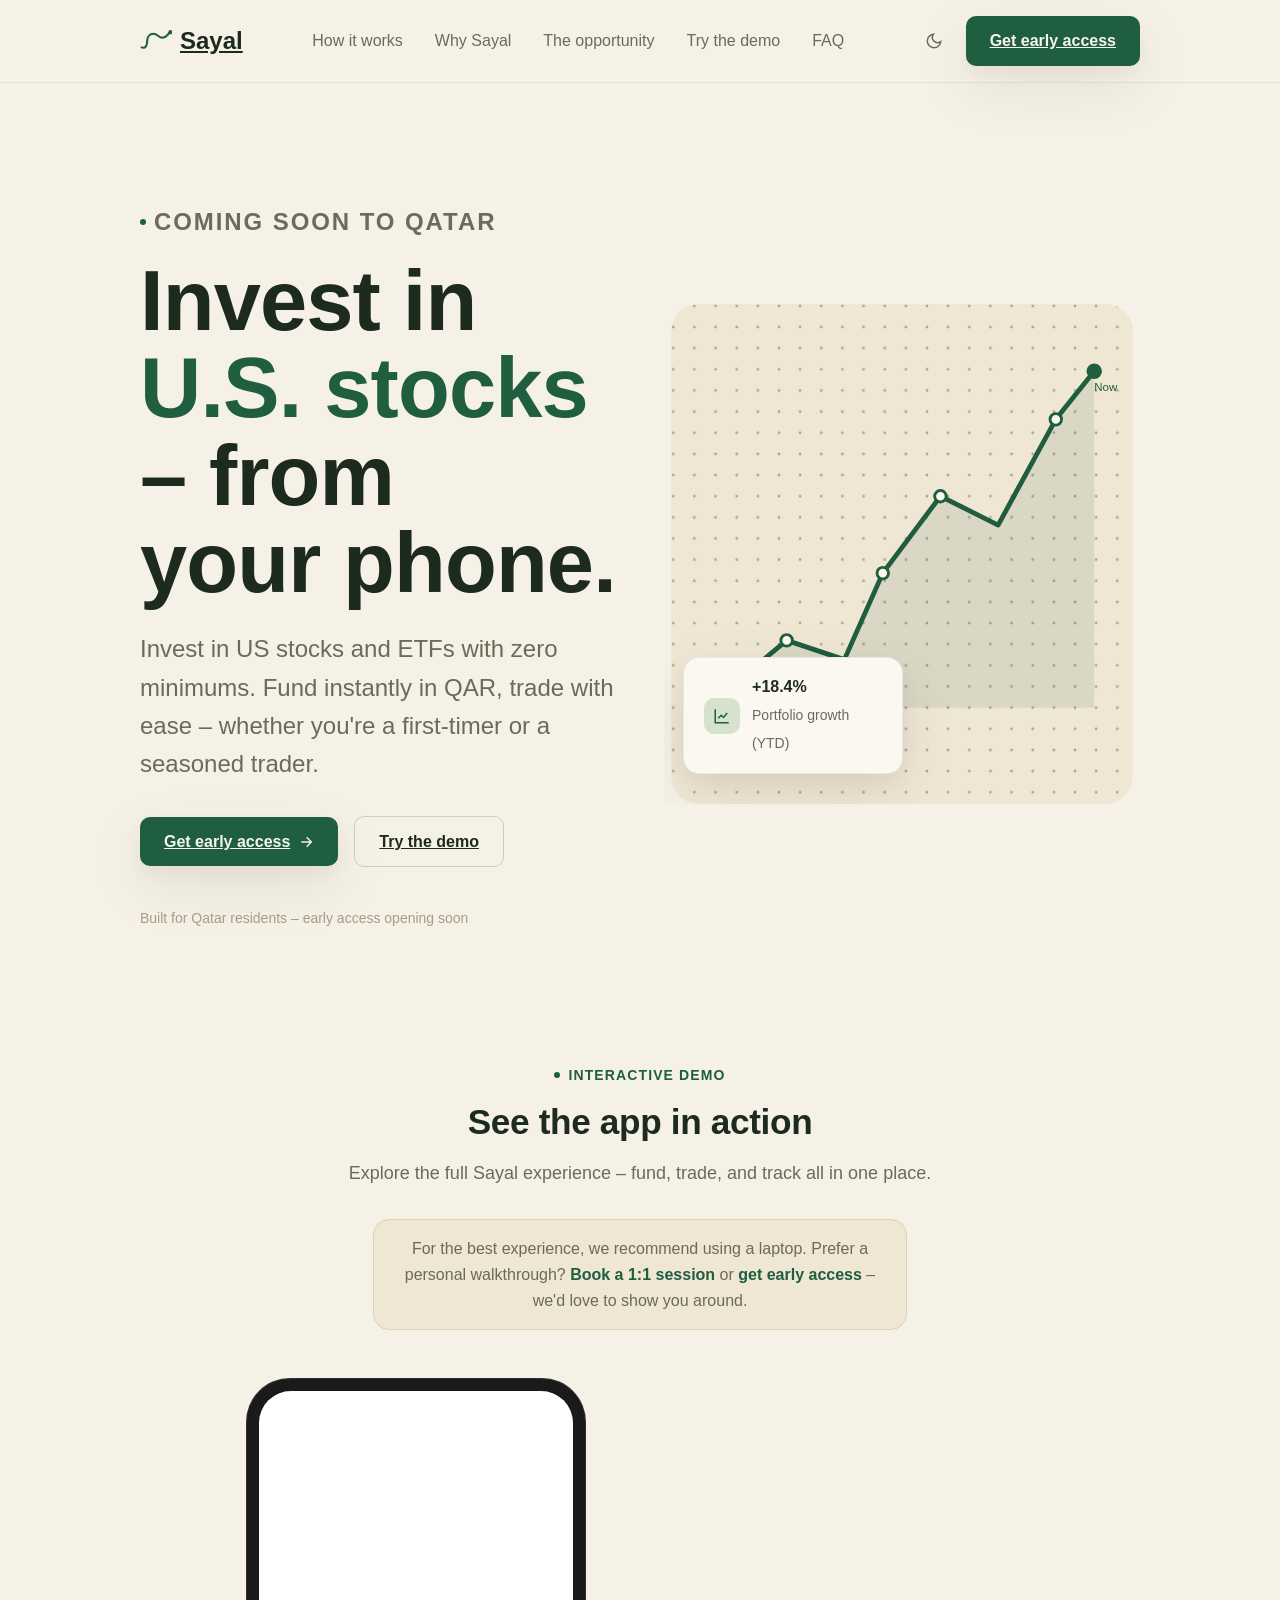
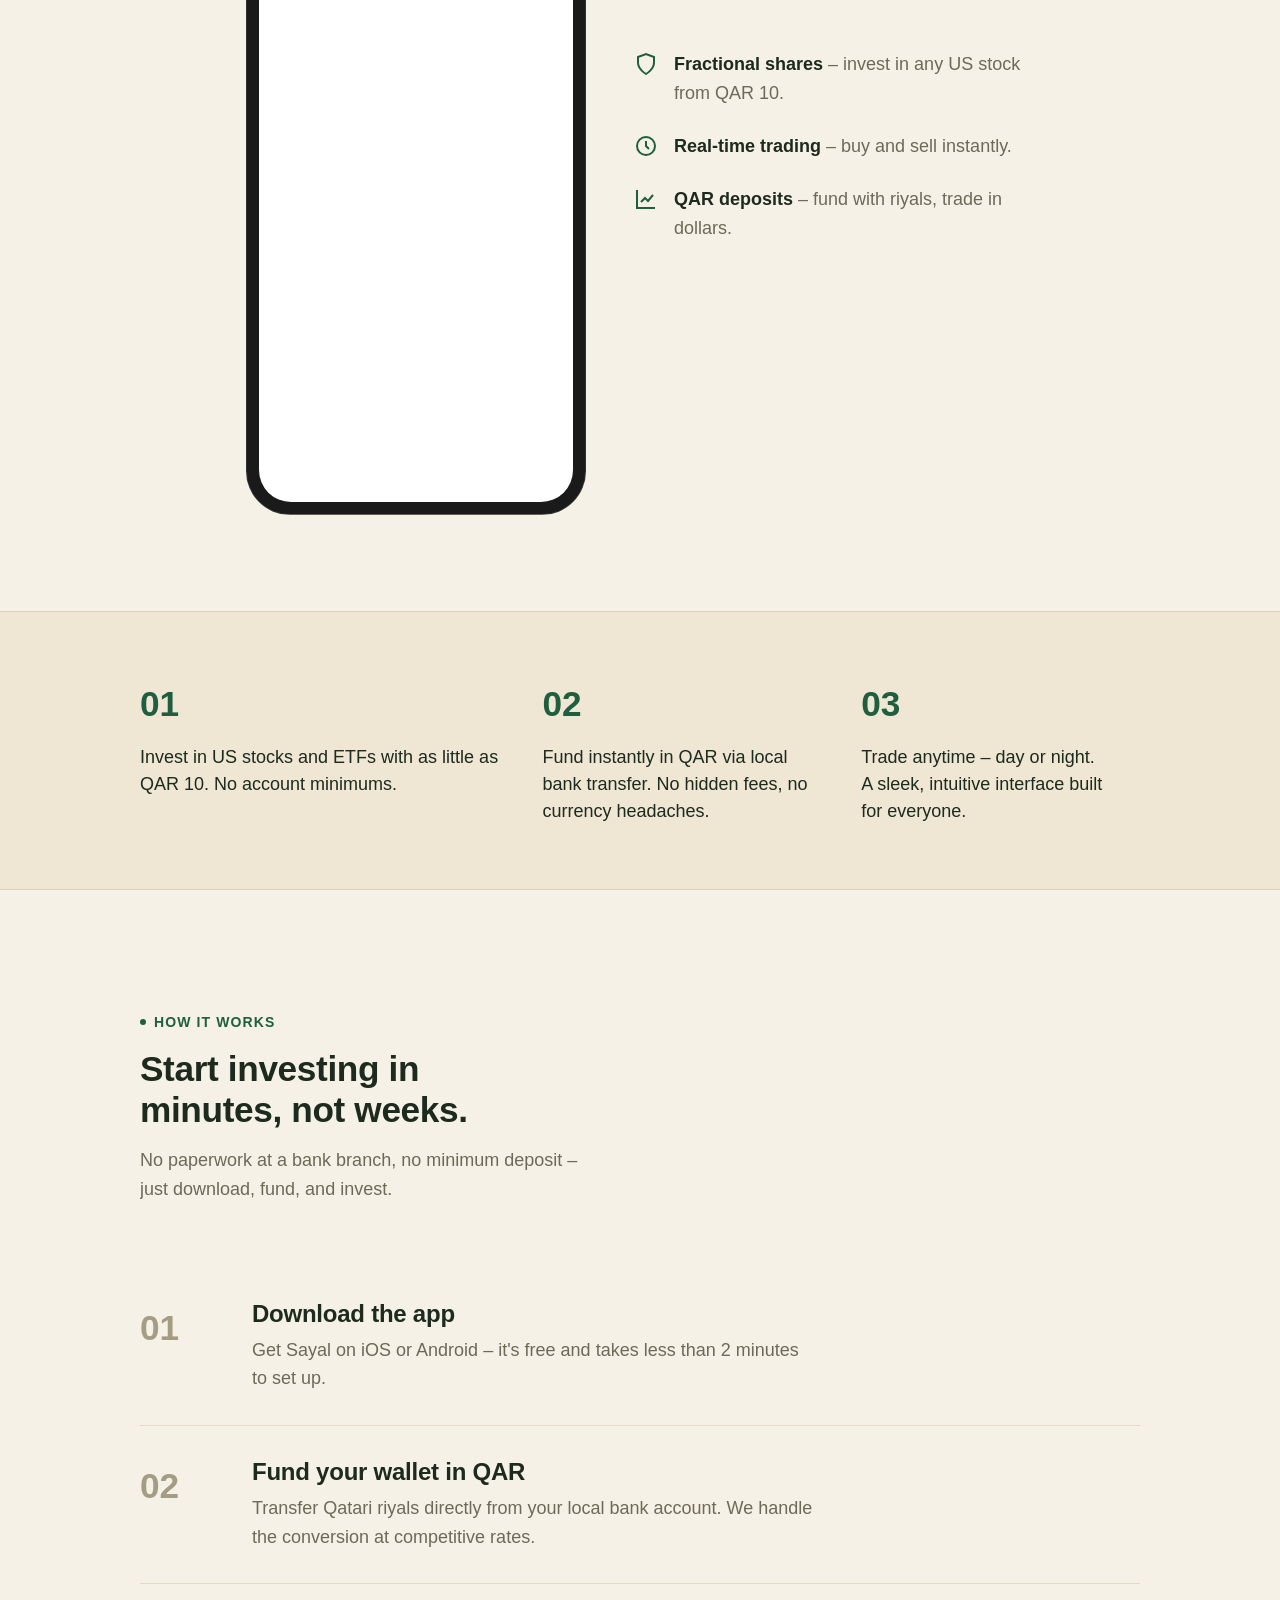
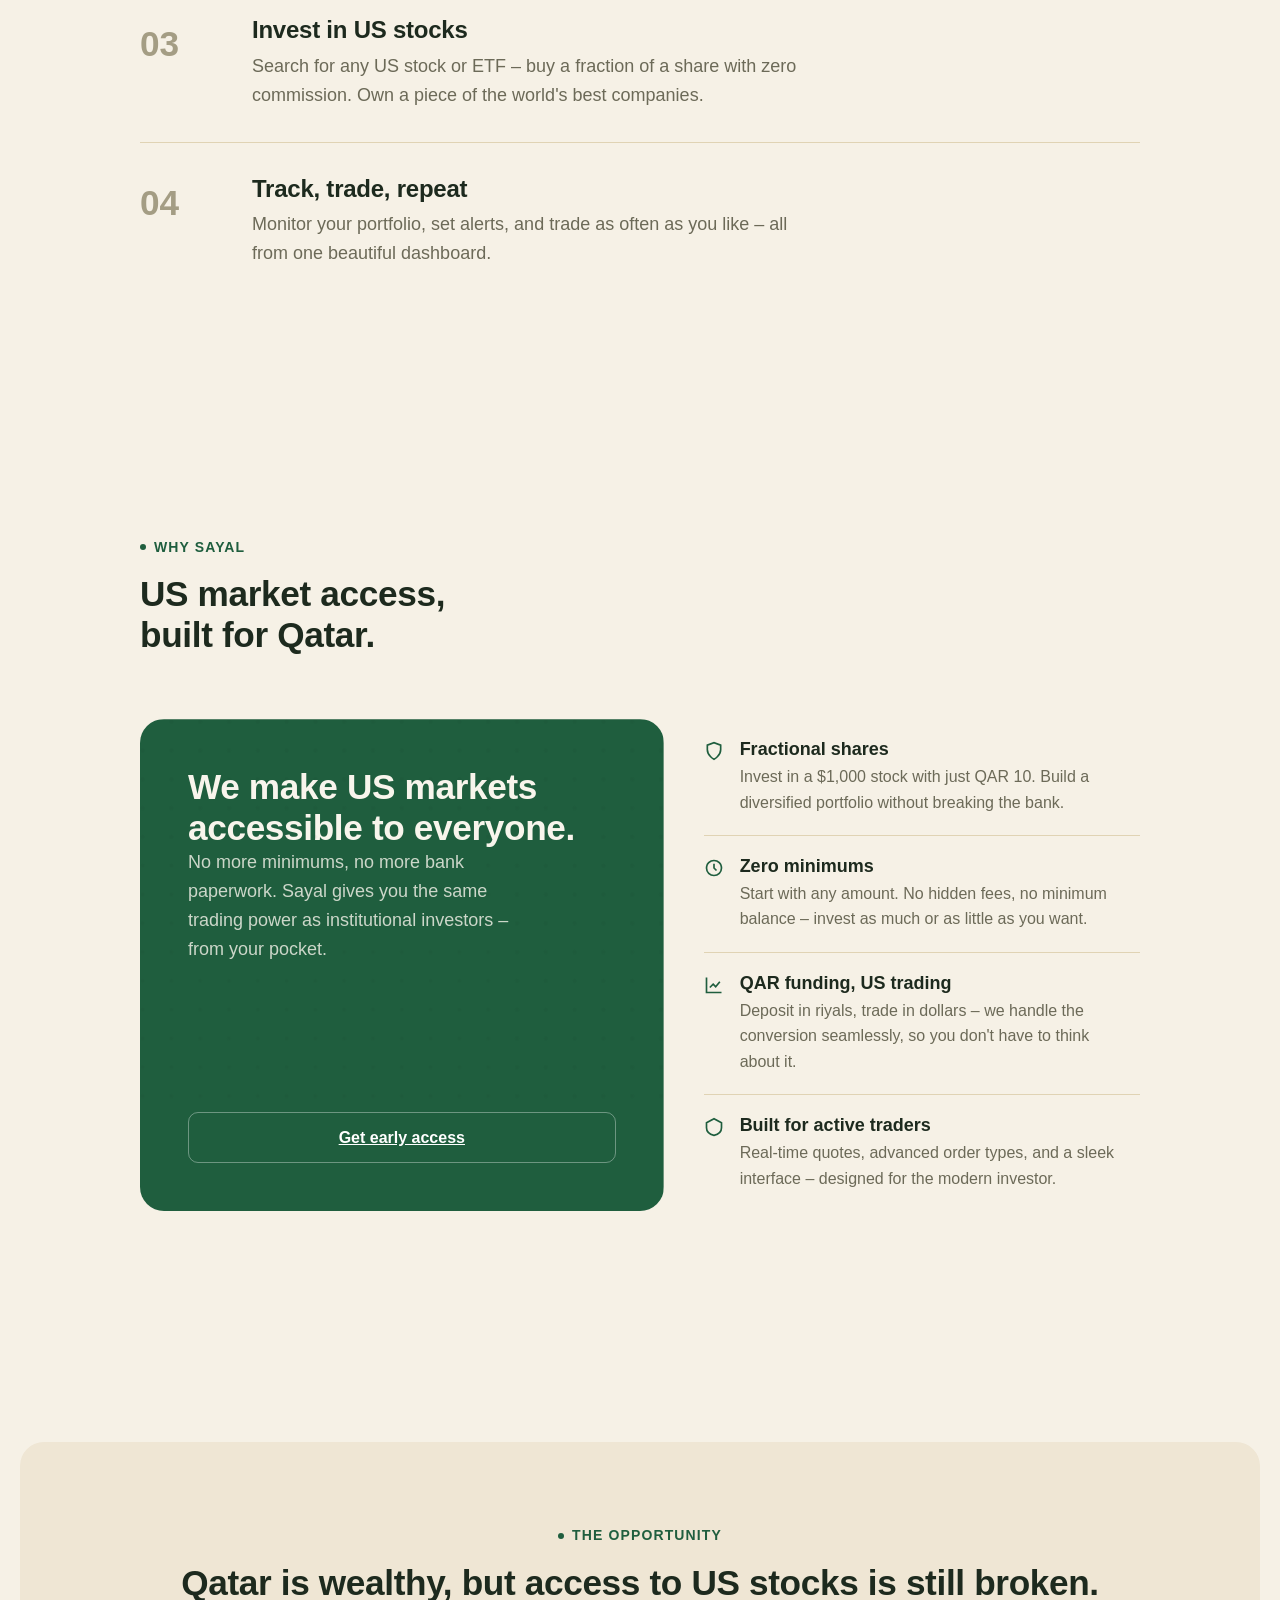
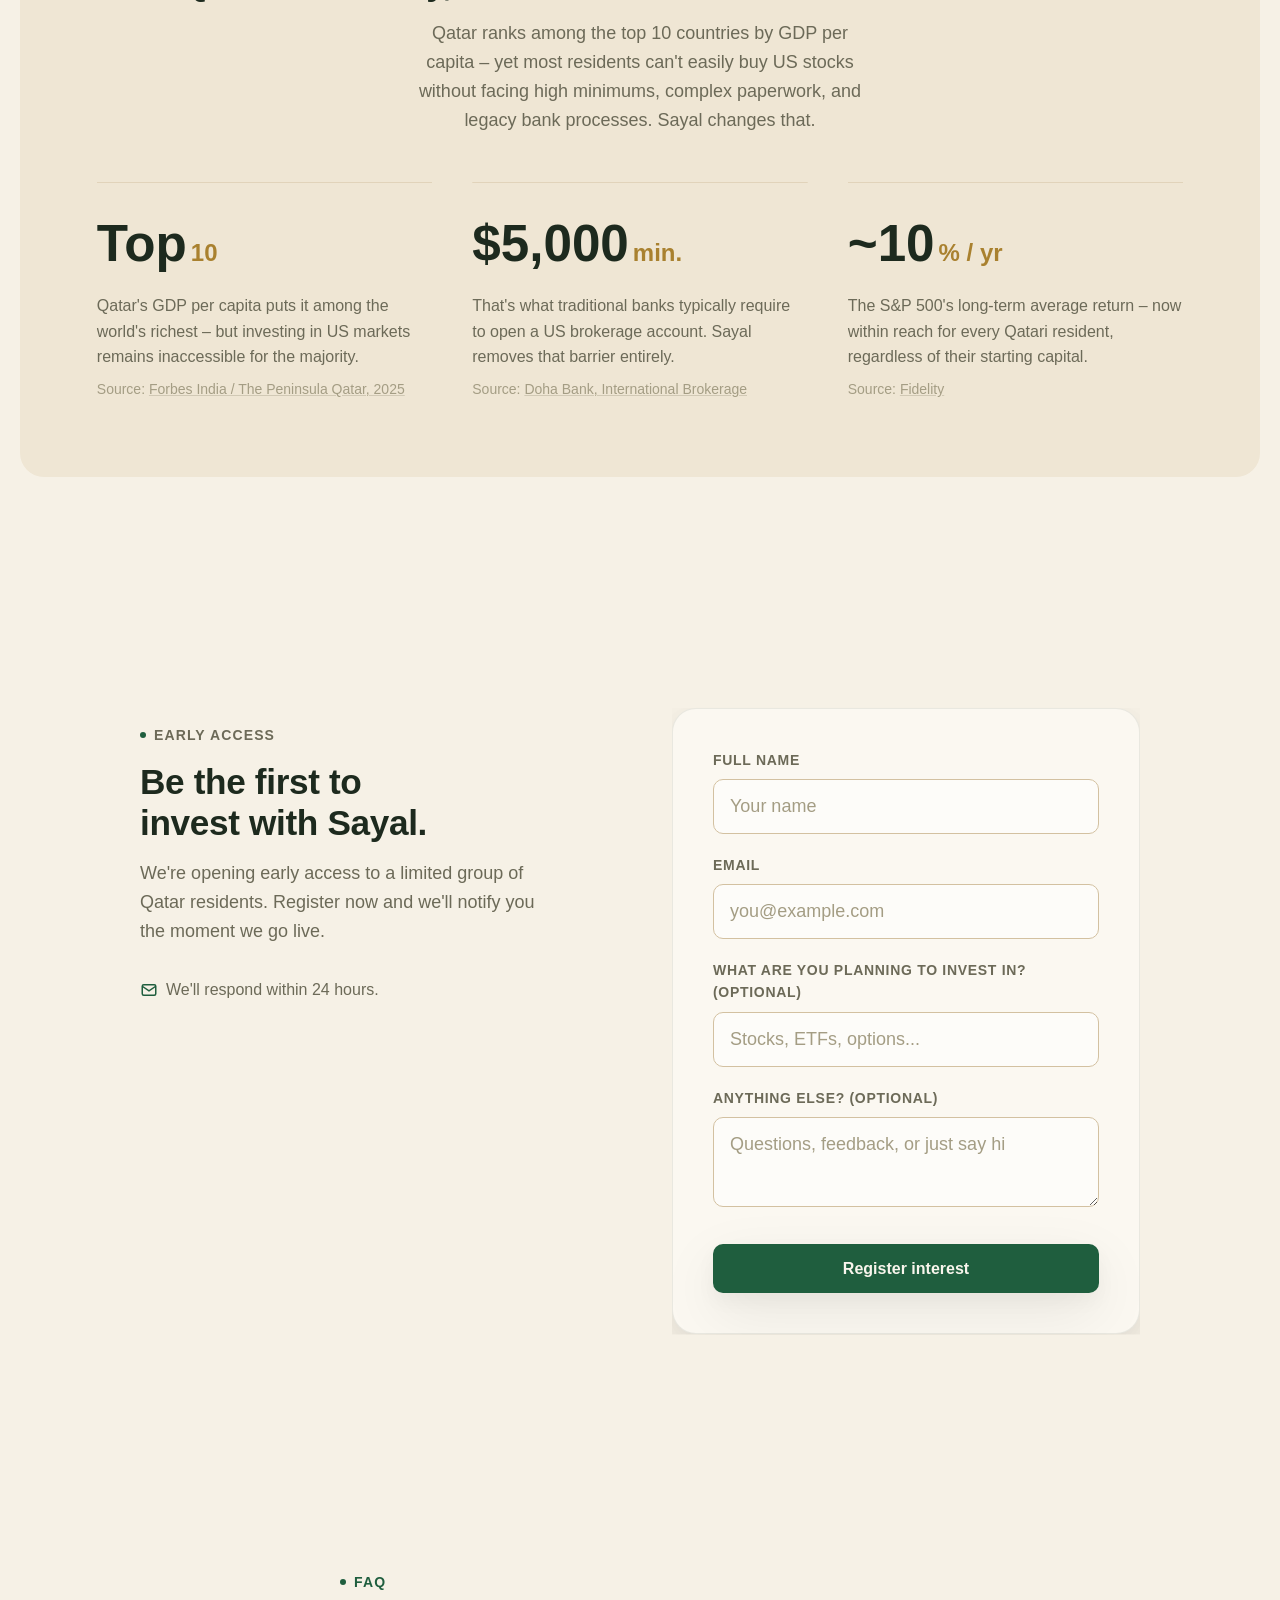
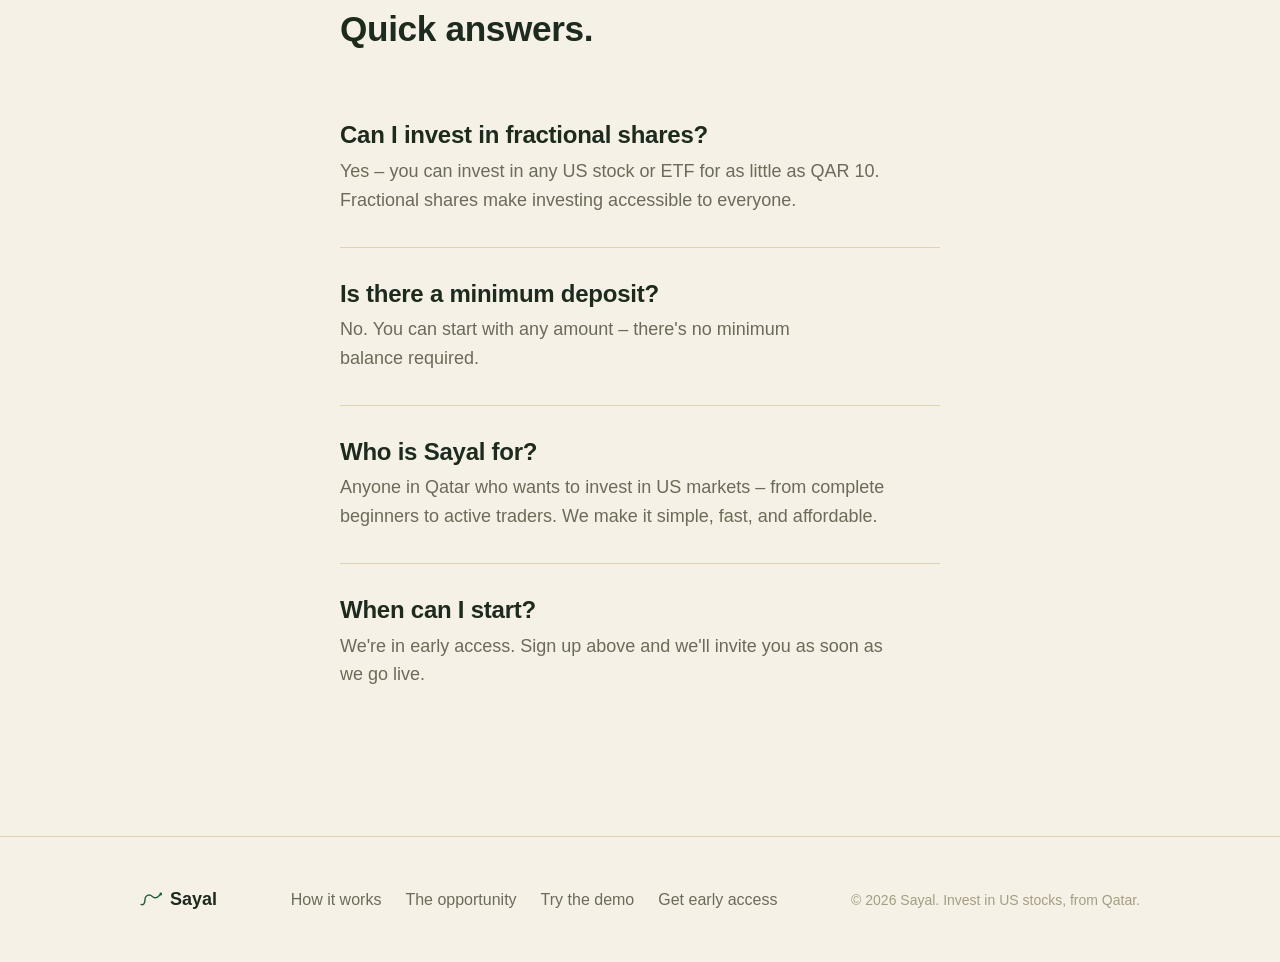
==== commit 52d4e303: "Update index.html" ====
--- a/index.html
+++ b/index.html
@@ -145,6 +145,10 @@
           <p class="eyebrow" style="text-align:center;">Interactive demo</p>
           <h2 class="section-title" data-reveal style="text-align:center; max-width: none;">See the app in action</h2>
           <p class="section-lede" data-reveal style="text-align:center; max-width: 60ch; margin-inline: auto;">Explore the full Sayal experience – fund, trade, and track all in one place.</p>
+          <!-- Demo note placed above the phone -->
+          <div class="demo-note">
+            <p>For the best experience, we recommend using a laptop. Prefer a personal walkthrough? <a href="#early-access">Book a 1:1 session</a> or <a href="#early-access">get early access</a> – we'd love to show you around.</p>
+          </div>
         </div>
 
         <div class="demo-container" data-reveal>
@@ -168,11 +172,6 @@
               <div><strong>QAR deposits</strong> – fund with riyals, trade in dollars.</div>
             </div>
           </div>
-        </div>
-
-        <!-- New note about laptop + 1:1 walkthrough -->
-        <div class="demo-note">
-          <p>💡 For the best experience, we recommend using a laptop. Prefer a personal walkthrough? <a href="#early-access">Book a 1:1 session</a> or <a href="#early-access">get early access</a> – we’d love to show you around.</p>
         </div>
       </div>
     </section>
--- a/style.css
+++ b/style.css
@@ -505,7 +505,7 @@
 .iphone-frame {
   width: 100%;
   max-width: 340px;
-  aspect-ratio: 9 / 19.5; /* increased height */
+  aspect-ratio: 9 / 19.5;
   background: #1a1a1a;
   border-radius: 44px;
   padding: 12px;
@@ -567,6 +567,29 @@
 }
 .demo-feature-item div {
   color: var(--color-text-muted);
+}
+
+/* New note about laptop + 1:1 */
+.demo-note {
+  margin-top: var(--space-8);
+  max-width: 60ch;
+  margin-inline: auto;
+  padding: var(--space-4) var(--space-6);
+  background: var(--color-surface-offset);
+  border-radius: var(--radius-lg);
+  border: 1px solid var(--color-divider);
+  font-size: var(--text-sm);
+  color: var(--color-text-muted);
+  text-align: center;
+  line-height: 1.6;
+}
+.demo-note a {
+  color: var(--color-primary);
+  font-weight: 600;
+  text-decoration: none;
+}
+.demo-note a:hover {
+  text-decoration: underline;
 }
 
 /* ==========================================================================
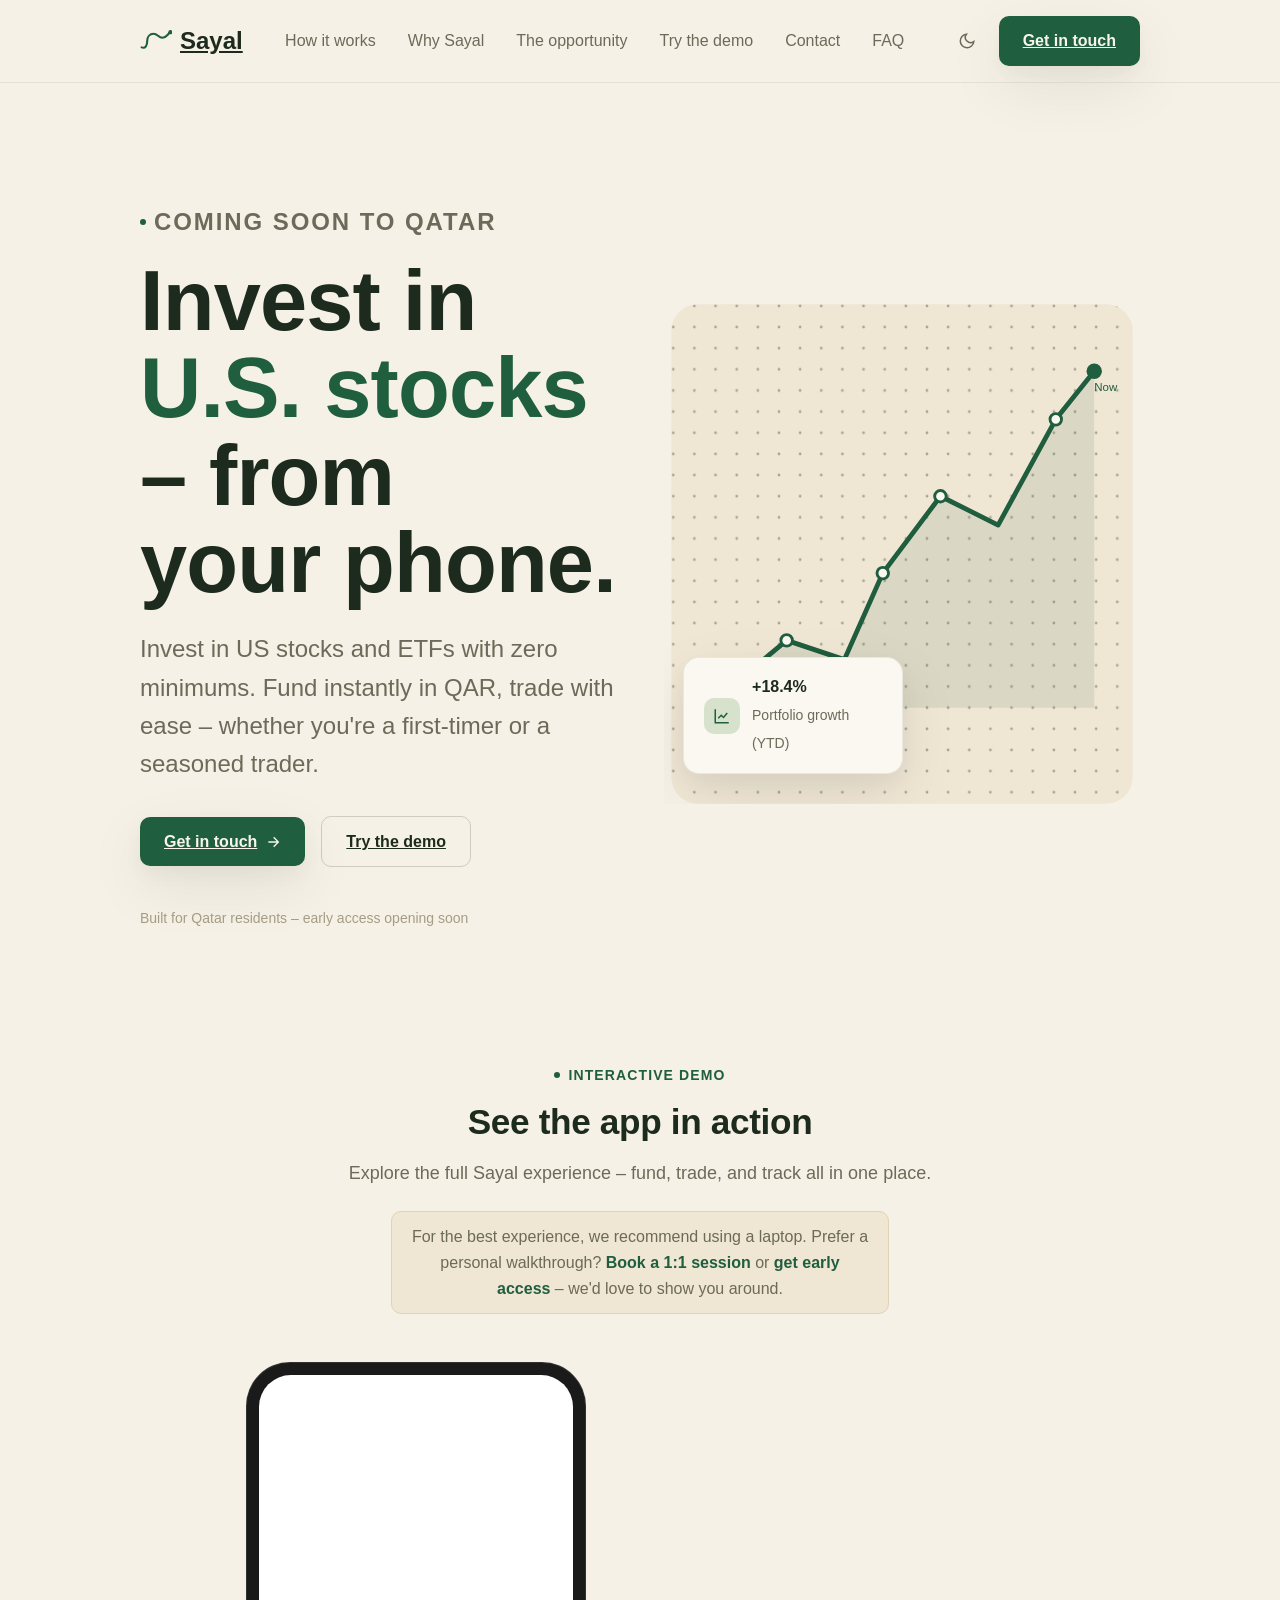
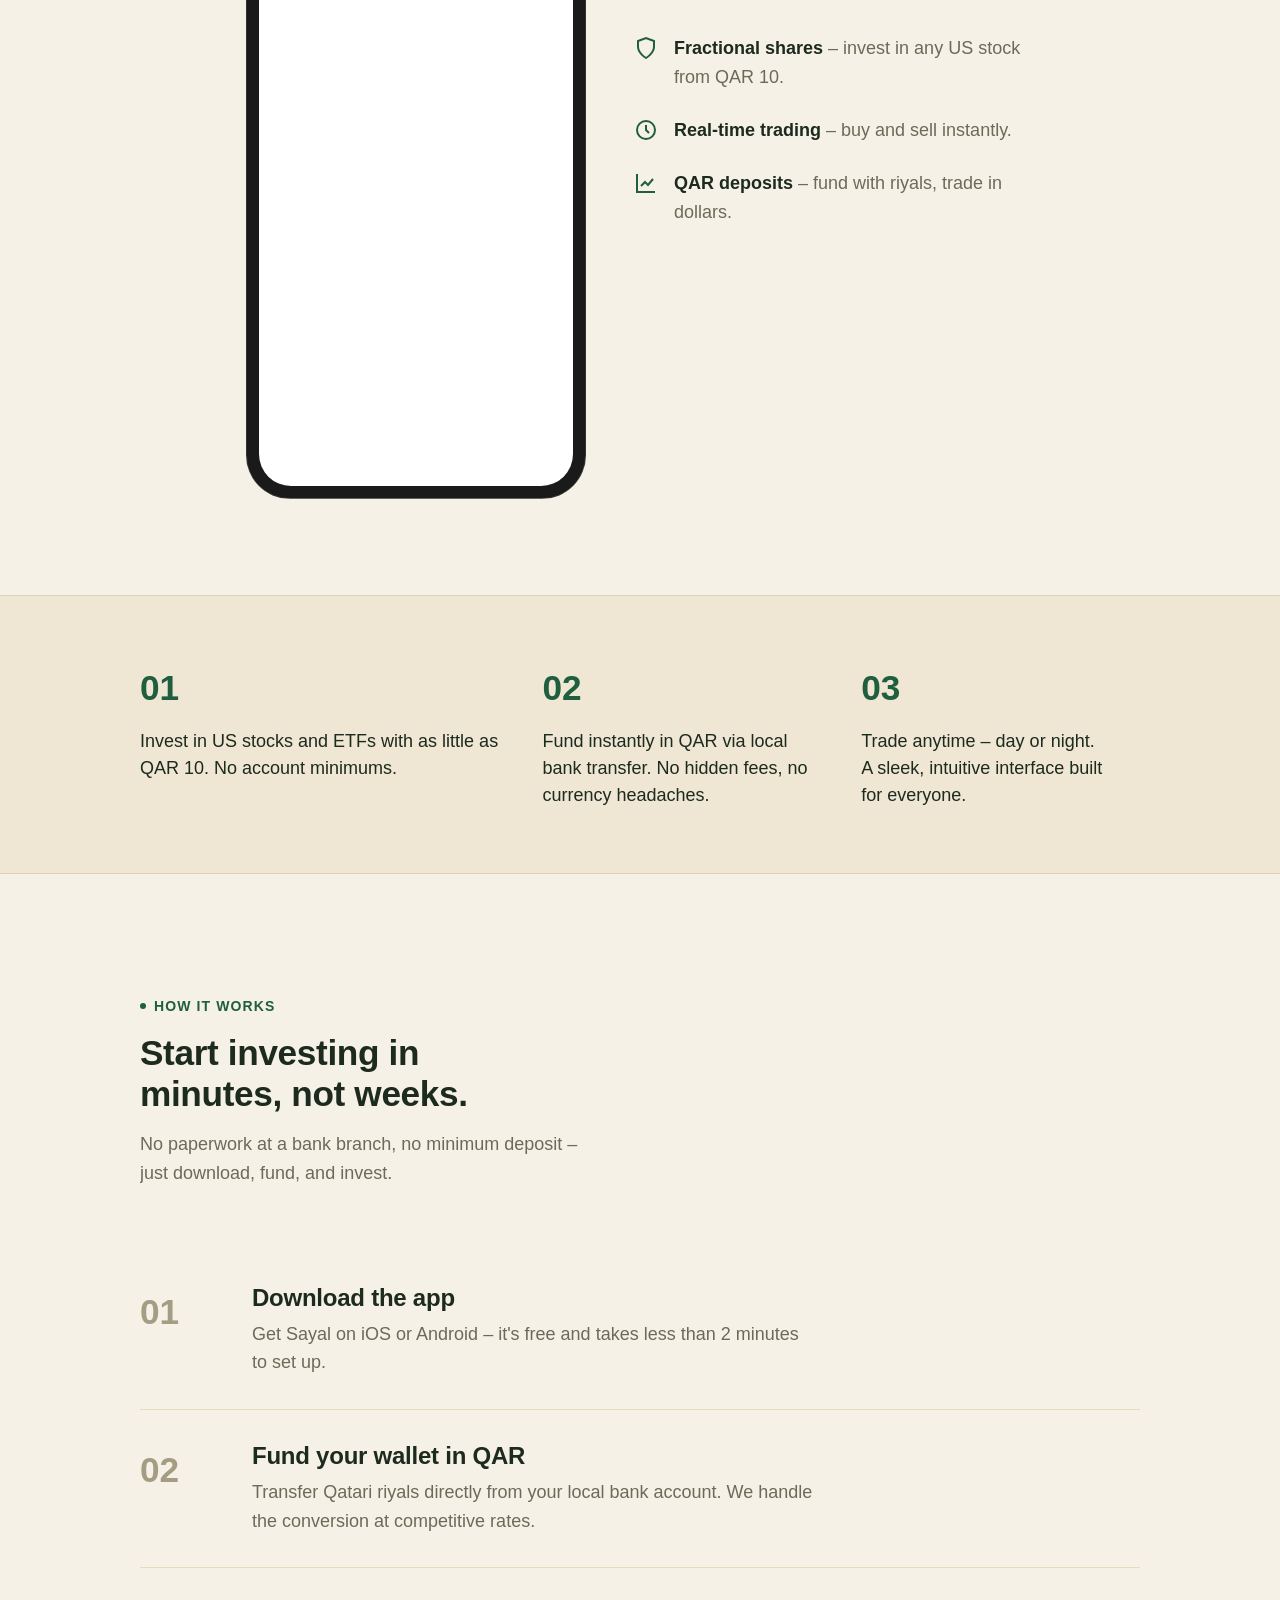
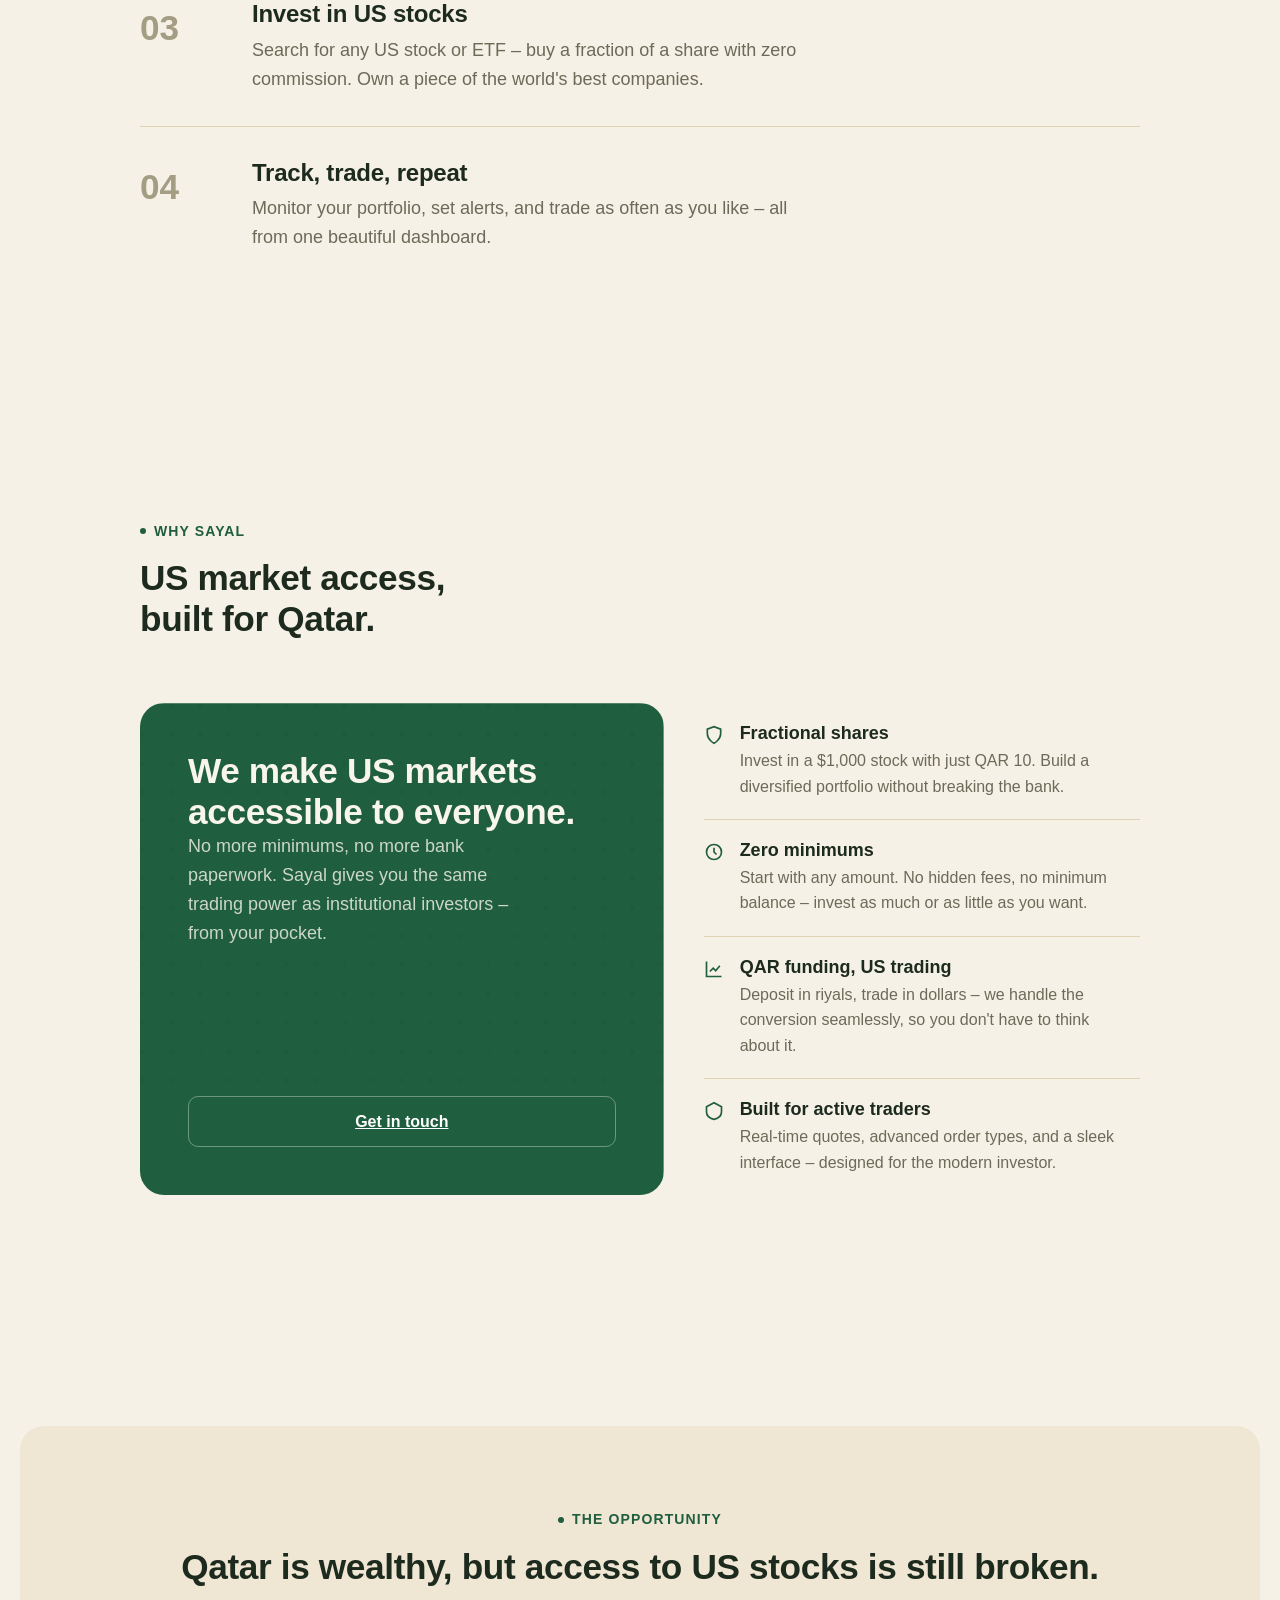
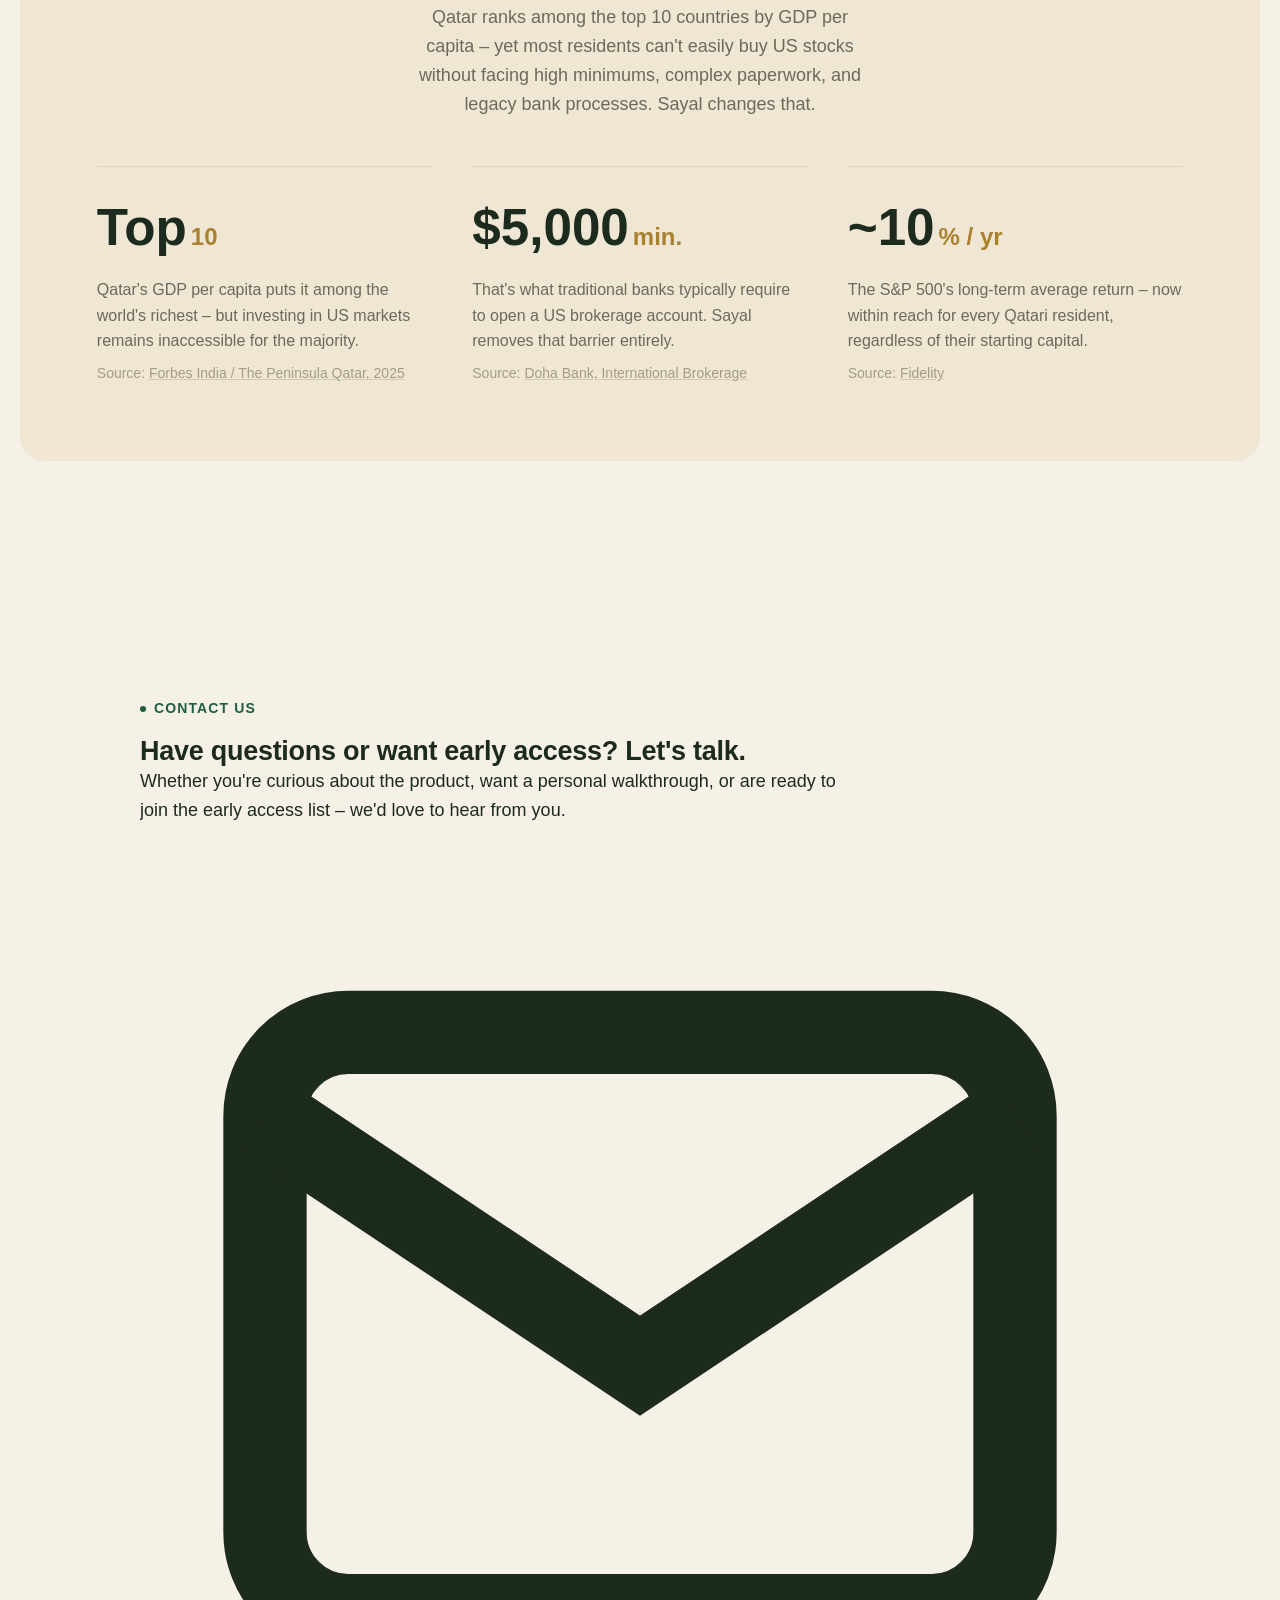
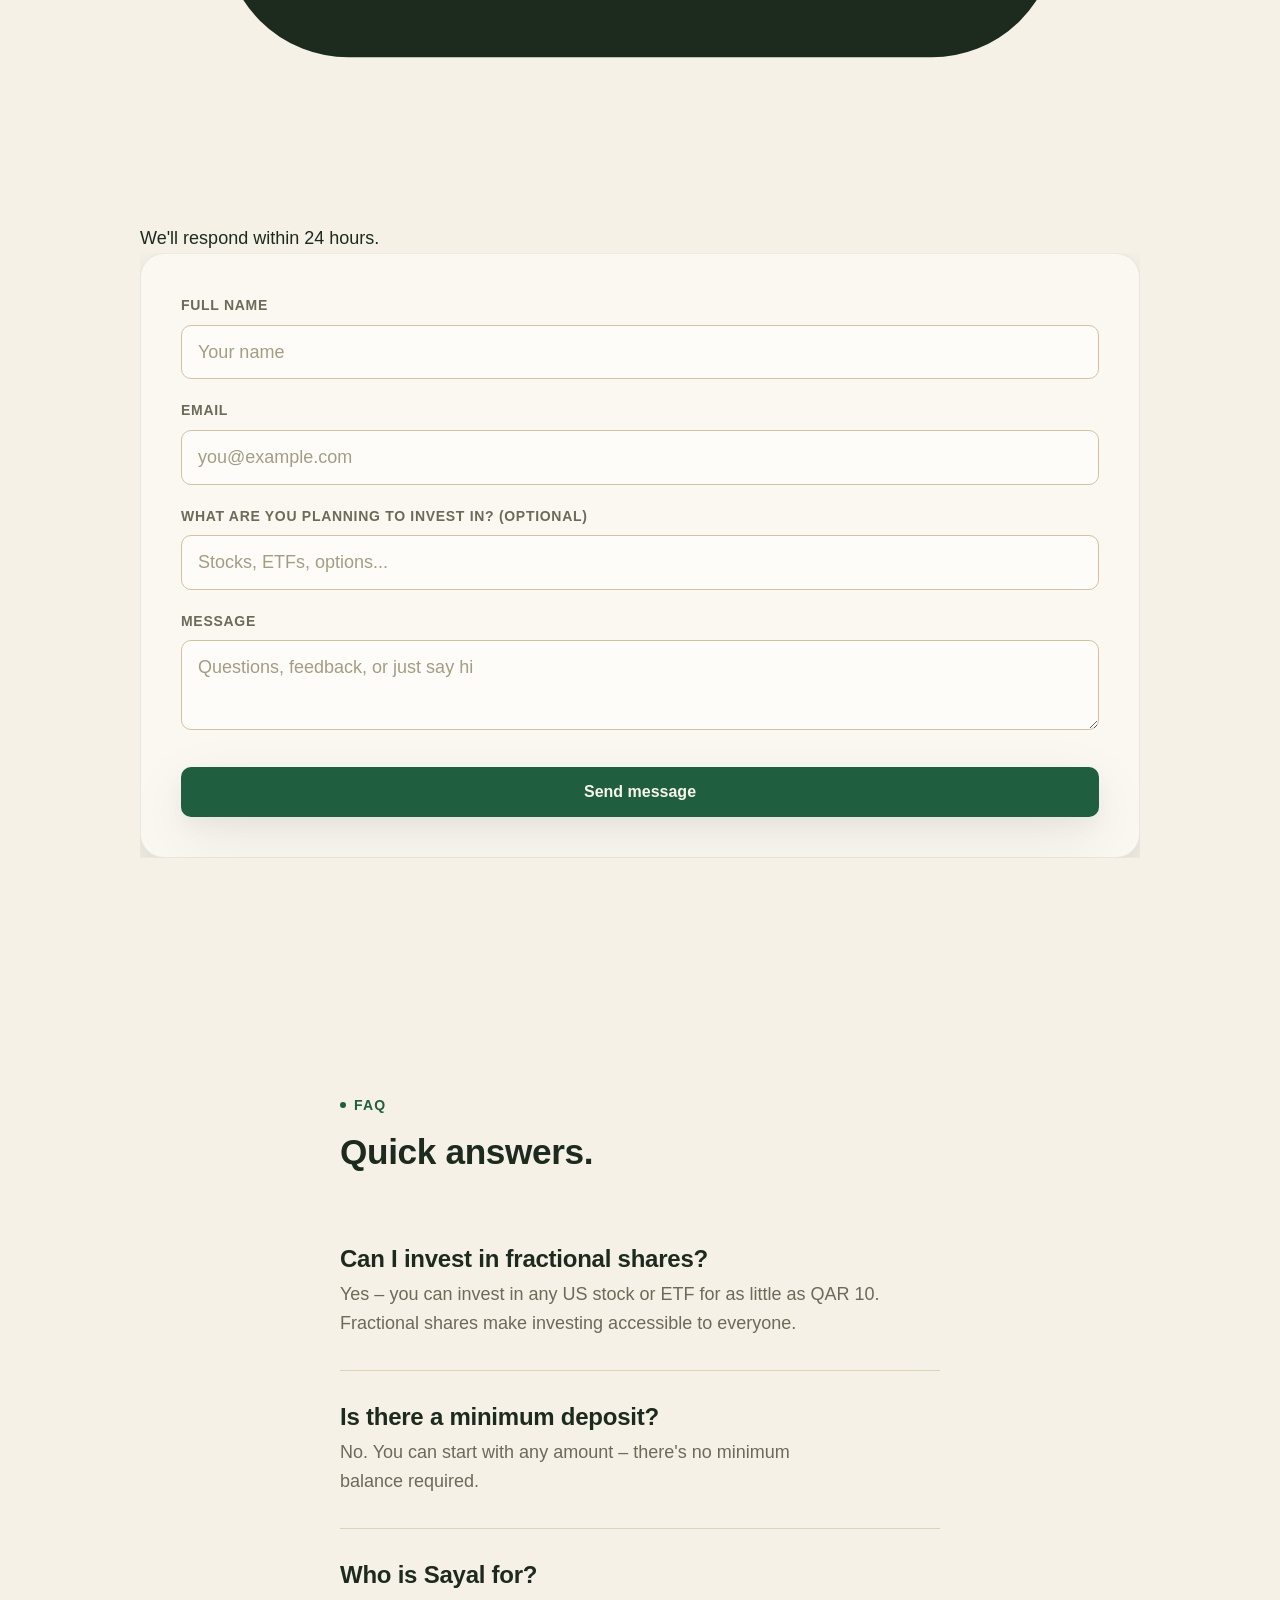
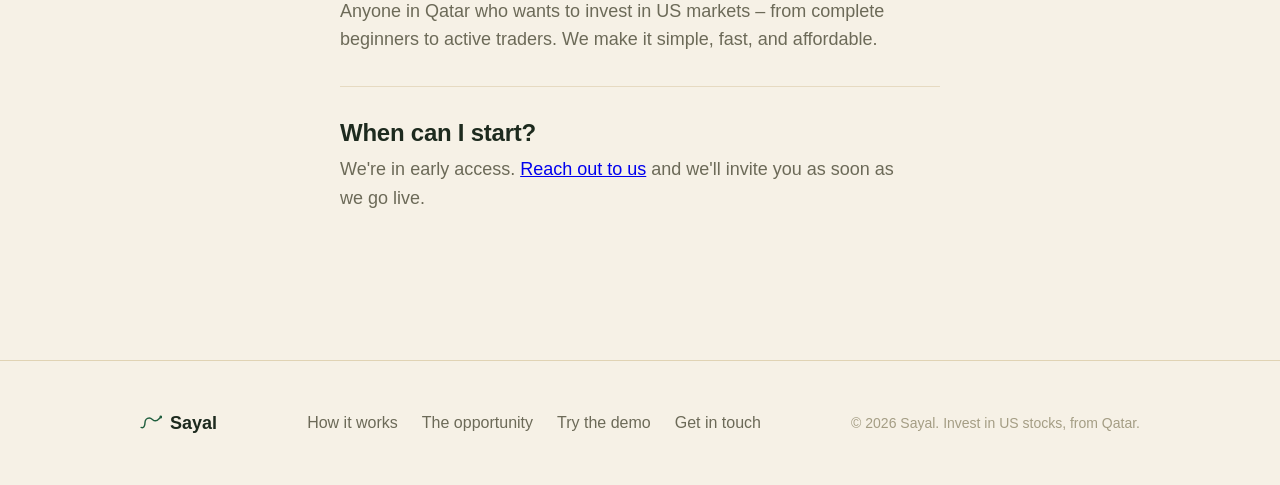
==== commit 6df7dd53: "Replace 'Get early access' with 'Get in touch'" ====
--- a/index.html
+++ b/index.html
@@ -53,6 +53,7 @@
         <a href="#why-sayal">Why Sayal</a>
         <a href="#opportunity">The opportunity</a>
         <a href="#demo">Try the demo</a>
+        <a href="#contact">Contact</a>
         <a href="#faq">FAQ</a>
       </div>
 
@@ -60,7 +61,7 @@
         <button class="theme-toggle" data-theme-toggle aria-label="Switch to dark mode">
           <svg viewBox="0 0 24 24" fill="none" stroke="currentColor" stroke-width="2" aria-hidden="true"><path d="M21 12.79A9 9 0 1 1 11.21 3 7 7 0 0 0 21 12.79z"/></svg>
         </button>
-        <a href="#early-access" class="btn btn-primary">Get early access</a>
+        <a href="#contact" class="btn btn-primary">Get in touch</a>
         <button class="nav-toggle" data-menu-toggle aria-label="Open menu" aria-expanded="false">
           <svg viewBox="0 0 24 24" fill="none" stroke="currentColor" stroke-width="2" aria-hidden="true"><line x1="4" y1="7" x2="20" y2="7"/><line x1="4" y1="12" x2="20" y2="12"/><line x1="4" y1="17" x2="20" y2="17"/></svg>
         </button>
@@ -72,8 +73,9 @@
     <a href="#why-sayal" data-menu-link>Why Sayal</a>
     <a href="#opportunity" data-menu-link>The opportunity</a>
     <a href="#demo" data-menu-link>Try the demo</a>
+    <a href="#contact" data-menu-link>Contact</a>
     <a href="#faq" data-menu-link>FAQ</a>
-    <a href="#early-access" class="btn btn-primary" data-menu-link>Get early access</a>
+    <a href="#contact" class="btn btn-primary" data-menu-link>Get in touch</a>
   </div>
 
   <main id="main">
@@ -87,8 +89,8 @@
             Invest in US stocks and ETFs with zero minimums. Fund instantly in QAR, trade with ease – whether you're a first‑timer or a seasoned trader.
           </p>
           <div class="hero-actions">
-            <a href="#early-access" class="btn btn-primary">
-              Get early access
+            <a href="#contact" class="btn btn-primary">
+              Get in touch
               <svg viewBox="0 0 24 24" fill="none" stroke="currentColor" stroke-width="2" aria-hidden="true"><path d="M5 12h14M13 5l7 7-7 7"/></svg>
             </a>
             <a href="#demo" class="btn btn-secondary">Try the demo</a>
@@ -147,7 +149,7 @@
           <p class="section-lede" data-reveal style="text-align:center; max-width: 60ch; margin-inline: auto;">Explore the full Sayal experience – fund, trade, and track all in one place.</p>
           <!-- Demo note placed above the phone -->
           <div class="demo-note">
-            <p>For the best experience, we recommend using a laptop. Prefer a personal walkthrough? <a href="#early-access">Book a 1:1 session</a> or <a href="#early-access">get early access</a> – we'd love to show you around.</p>
+            <p>For the best experience, we recommend using a laptop. Prefer a personal walkthrough? <a href="#contact">Book a 1:1 session</a> or <a href="#contact">get early access</a> – we'd love to show you around.</p>
           </div>
         </div>
 
@@ -249,7 +251,7 @@
               <h3>We make US markets accessible to everyone.</h3>
               <p>No more minimums, no more bank paperwork. Sayal gives you the same trading power as institutional investors – from your pocket.</p>
             </div>
-            <a href="#early-access" class="btn btn-secondary btn-why-callout">Get early access</a>
+            <a href="#contact" class="btn btn-secondary btn-why-callout">Get in touch</a>
           </div>
 
           <div class="why-list">
@@ -315,14 +317,14 @@
       </div>
     </section>
 
-    <!-- ================= EARLY ACCESS ================= -->
-    <section id="early-access">
-      <div class="container early-access-grid">
-        <div class="early-access-copy" data-reveal>
-          <p class="eyebrow">Early access</p>
-          <h2>Be the first to invest with Sayal.</h2>
-          <p>We're opening early access to a limited group of Qatar residents. Register now and we'll notify you the moment we go live.</p>
-          <div class="early-access-note">
+    <!-- ================= CONTACT / GET IN TOUCH ================= -->
+    <section id="contact">
+      <div class="container contact-grid">
+        <div class="contact-copy" data-reveal>
+          <p class="eyebrow">Contact us</p>
+          <h2>Have questions or want early access? Let's talk.</h2>
+          <p>Whether you're curious about the product, want a personal walkthrough, or are ready to join the early access list – we'd love to hear from you.</p>
+          <div class="contact-note">
             <svg viewBox="0 0 24 24" fill="none" stroke="currentColor" stroke-width="2" aria-hidden="true"><rect x="3" y="5" width="18" height="14" rx="2"/><path d="m3 7 9 6 9-6"/></svg>
             <span>We'll respond within 24 hours.</span>
           </div>
@@ -347,12 +349,12 @@
               <input type="text" id="goal" name="goal" placeholder="Stocks, ETFs, options..." />
             </div>
             <div class="form-row">
-              <label for="message">Anything else? (optional)</label>
+              <label for="message">Message</label>
               <textarea id="message" name="message" placeholder="Questions, feedback, or just say hi"></textarea>
             </div>
 
             <button type="submit" class="btn btn-primary form-submit">
-              <span data-submit-label>Register interest</span>
+              <span data-submit-label>Send message</span>
             </button>
             <div class="form-status" data-form-status role="status"></div>
           </form>
@@ -361,8 +363,8 @@
             <div class="form-success-icon">
               <svg viewBox="0 0 24 24" fill="none" stroke="currentColor" stroke-width="2" aria-hidden="true"><path d="M20 6 9 17l-5-5"/></svg>
             </div>
-            <h3>You're on the list.</h3>
-            <p>Thanks for registering – we'll be in touch as soon as we launch.</p>
+            <h3>Message sent.</h3>
+            <p>Thanks for reaching out – we'll get back to you shortly.</p>
           </div>
         </div>
       </div>
@@ -395,7 +397,7 @@
           <div class="step" style="grid-template-columns: 1fr;">
             <div class="step-body">
               <h3>When can I start?</h3>
-              <p>We're in early access. Sign up above and we'll invite you as soon as we go live.</p>
+              <p>We're in early access. <a href="#contact">Reach out to us</a> and we'll invite you as soon as we go live.</p>
             </div>
           </div>
         </div>
@@ -416,7 +418,7 @@
         <a href="#how-it-works">How it works</a>
         <a href="#opportunity">The opportunity</a>
         <a href="#demo">Try the demo</a>
-        <a href="#early-access">Get early access</a>
+        <a href="#contact">Get in touch</a>
       </div>
       <p class="footer-meta">© 2026 Sayal. Invest in US stocks, from Qatar.</p>
     </div>
--- a/style.css
+++ b/style.css
@@ -492,6 +492,35 @@
   margin-bottom: var(--space-12);
 }
 
+/* Demo note – placed above the phone, brand colours */
+.demo-note {
+  margin-top: var(--space-6);
+  max-width: 56ch;
+  margin-inline: auto;
+  padding: var(--space-3) var(--space-5);
+  background: var(--color-surface-offset);
+  border-radius: var(--radius-md);
+  border: 1px solid var(--color-divider);
+  font-size: var(--text-sm);
+  color: var(--color-text-muted);
+  text-align: center;
+  line-height: 1.6;
+}
+.demo-note p {
+  margin: 0;
+  max-width: 100%;
+}
+.demo-note a {
+  color: var(--color-primary) !important;
+  font-weight: 600;
+  text-decoration: none;
+  border-bottom: 1px solid transparent;
+  transition: border-color 0.2s;
+}
+.demo-note a:hover {
+  border-bottom-color: var(--color-primary);
+}
+
 .demo-container {
   display: flex;
   flex-wrap: wrap;
@@ -567,29 +596,6 @@
 }
 .demo-feature-item div {
   color: var(--color-text-muted);
-}
-
-/* New note about laptop + 1:1 */
-.demo-note {
-  margin-top: var(--space-8);
-  max-width: 60ch;
-  margin-inline: auto;
-  padding: var(--space-4) var(--space-6);
-  background: var(--color-surface-offset);
-  border-radius: var(--radius-lg);
-  border: 1px solid var(--color-divider);
-  font-size: var(--text-sm);
-  color: var(--color-text-muted);
-  text-align: center;
-  line-height: 1.6;
-}
-.demo-note a {
-  color: var(--color-primary);
-  font-weight: 600;
-  text-decoration: none;
-}
-.demo-note a:hover {
-  text-decoration: underline;
 }
 
 /* ==========================================================================
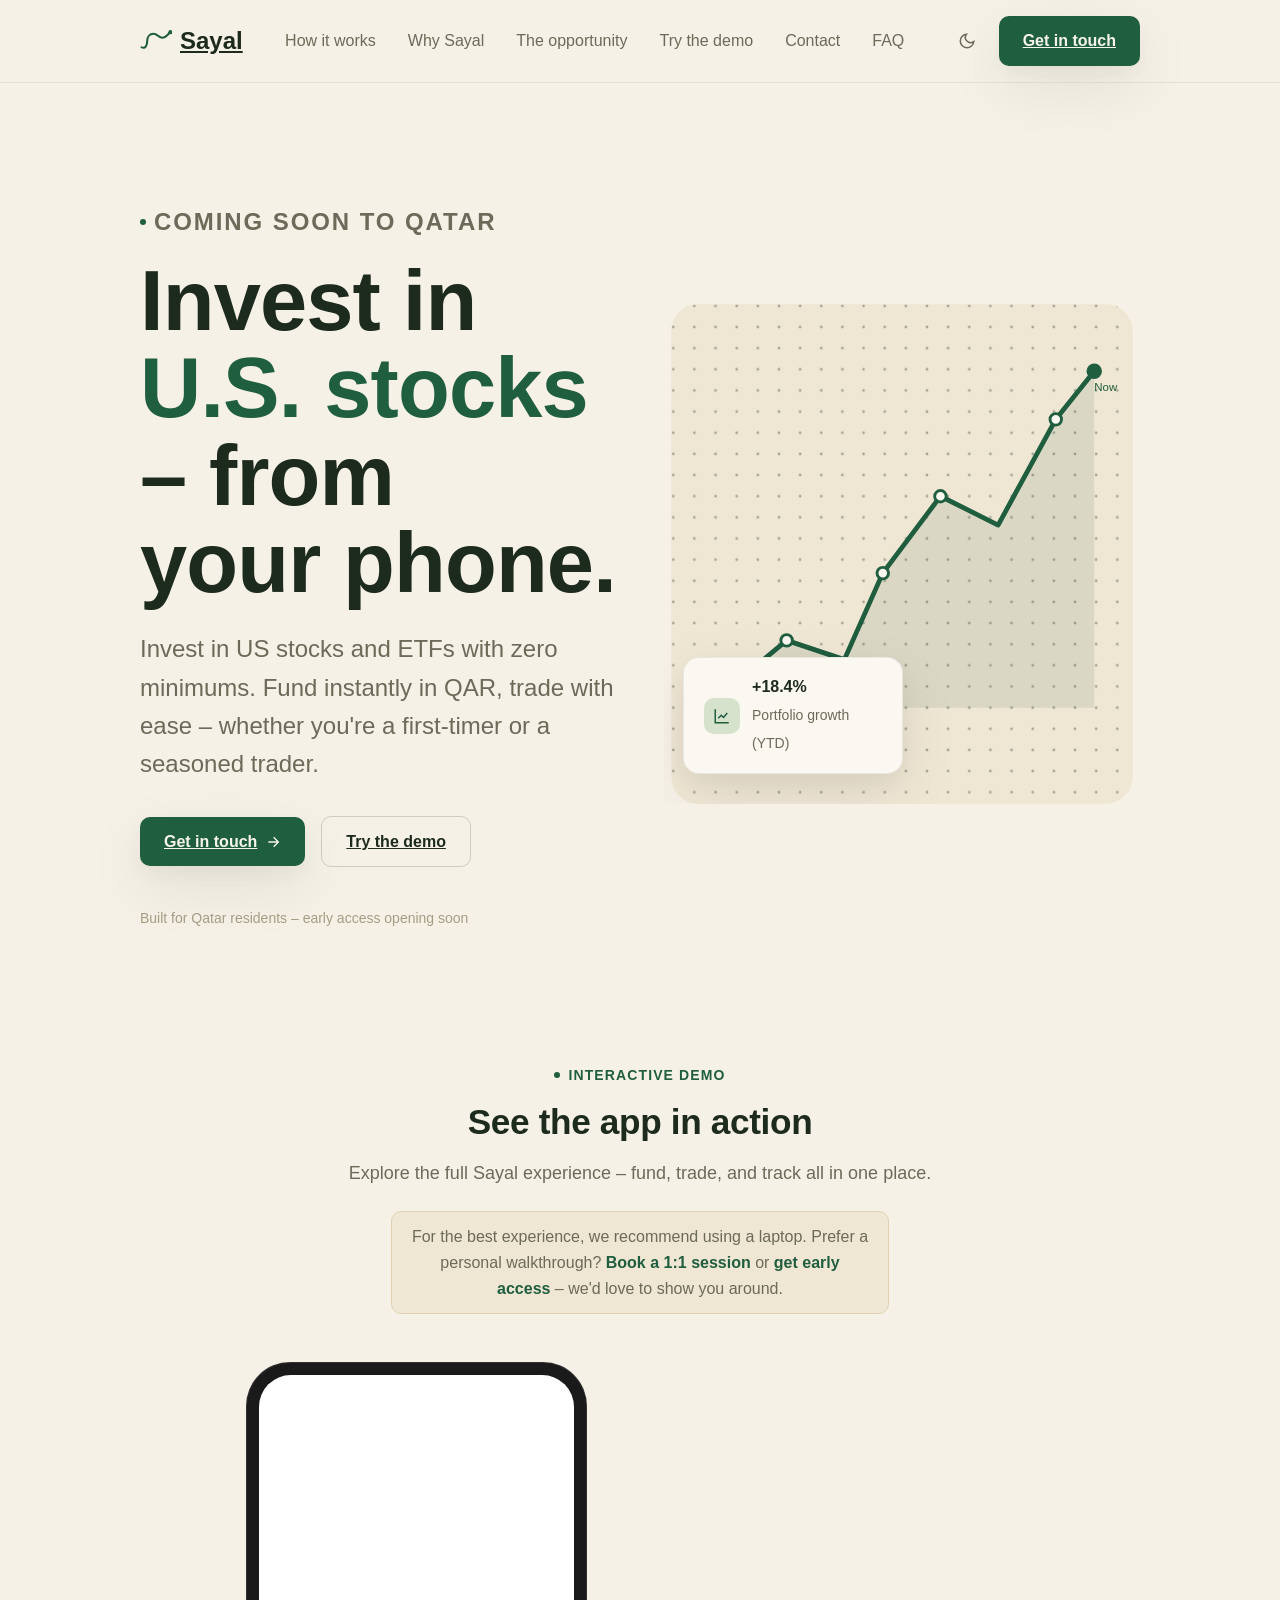
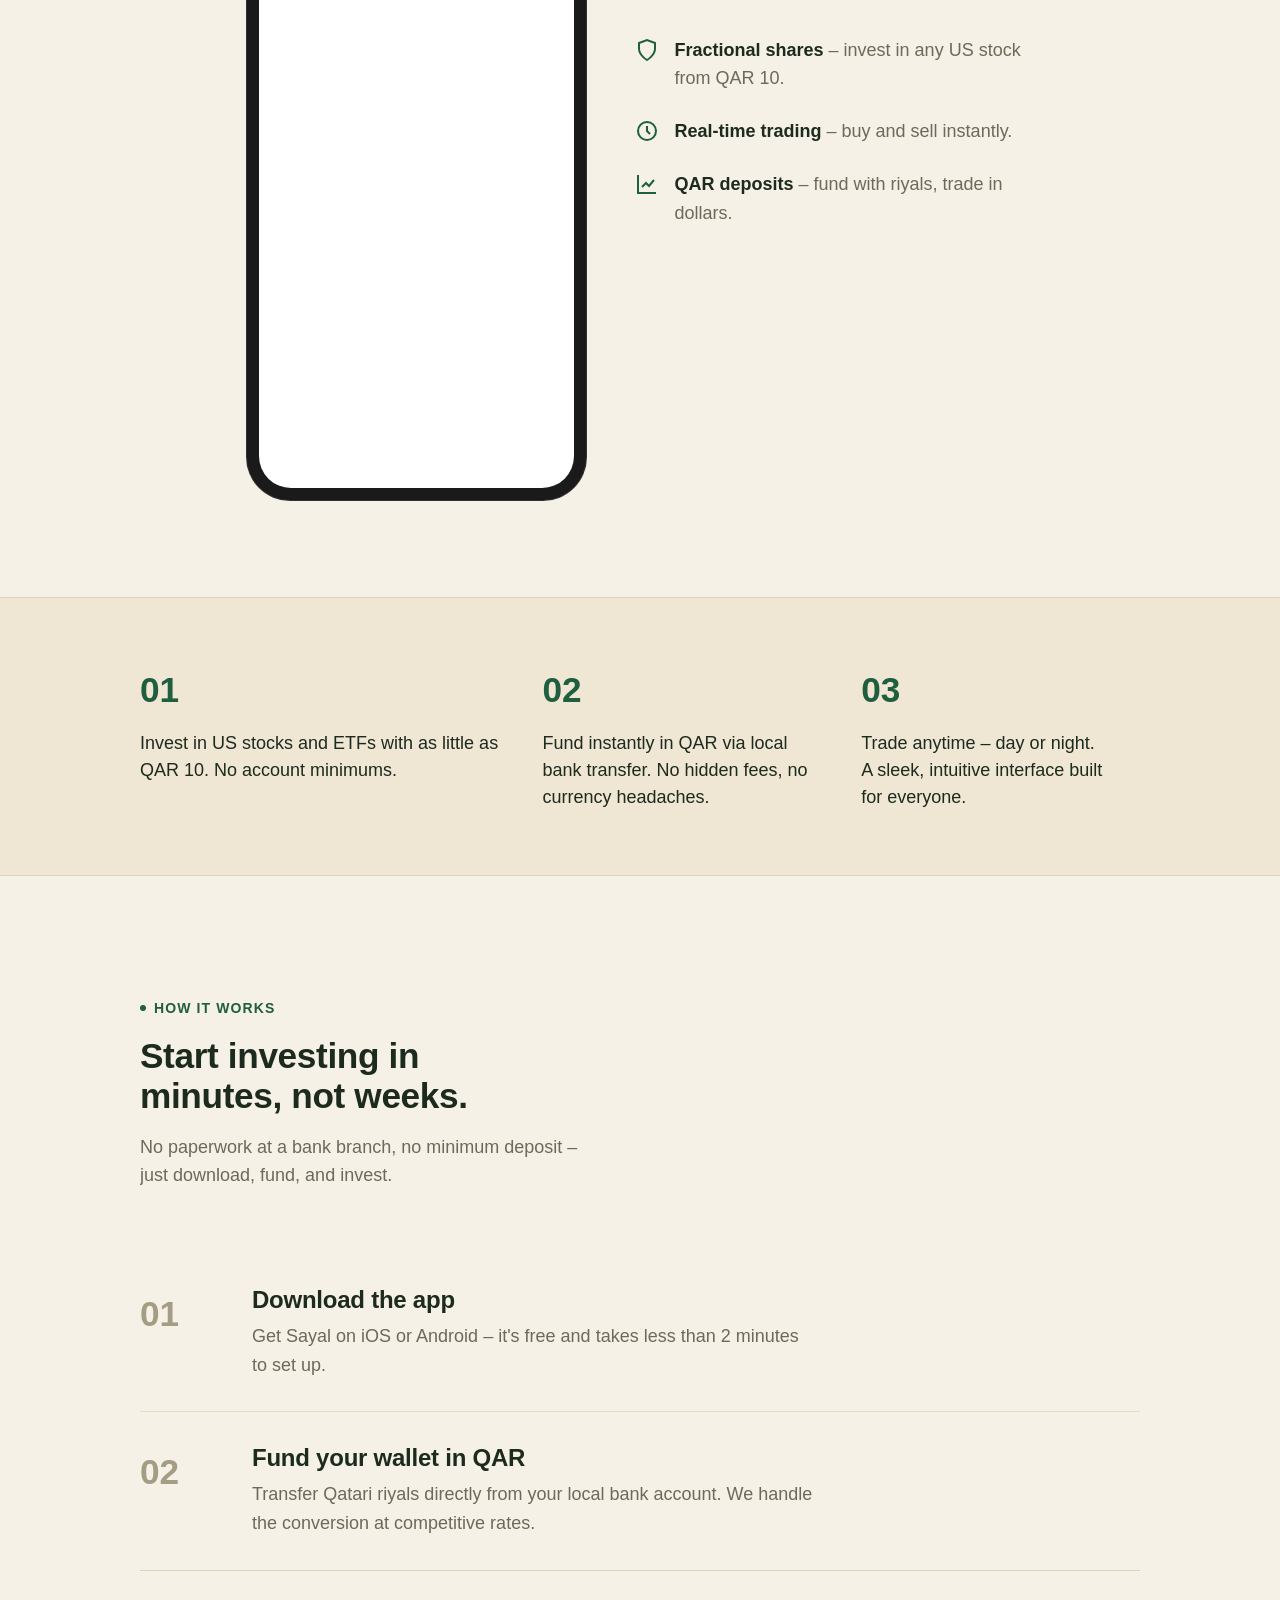
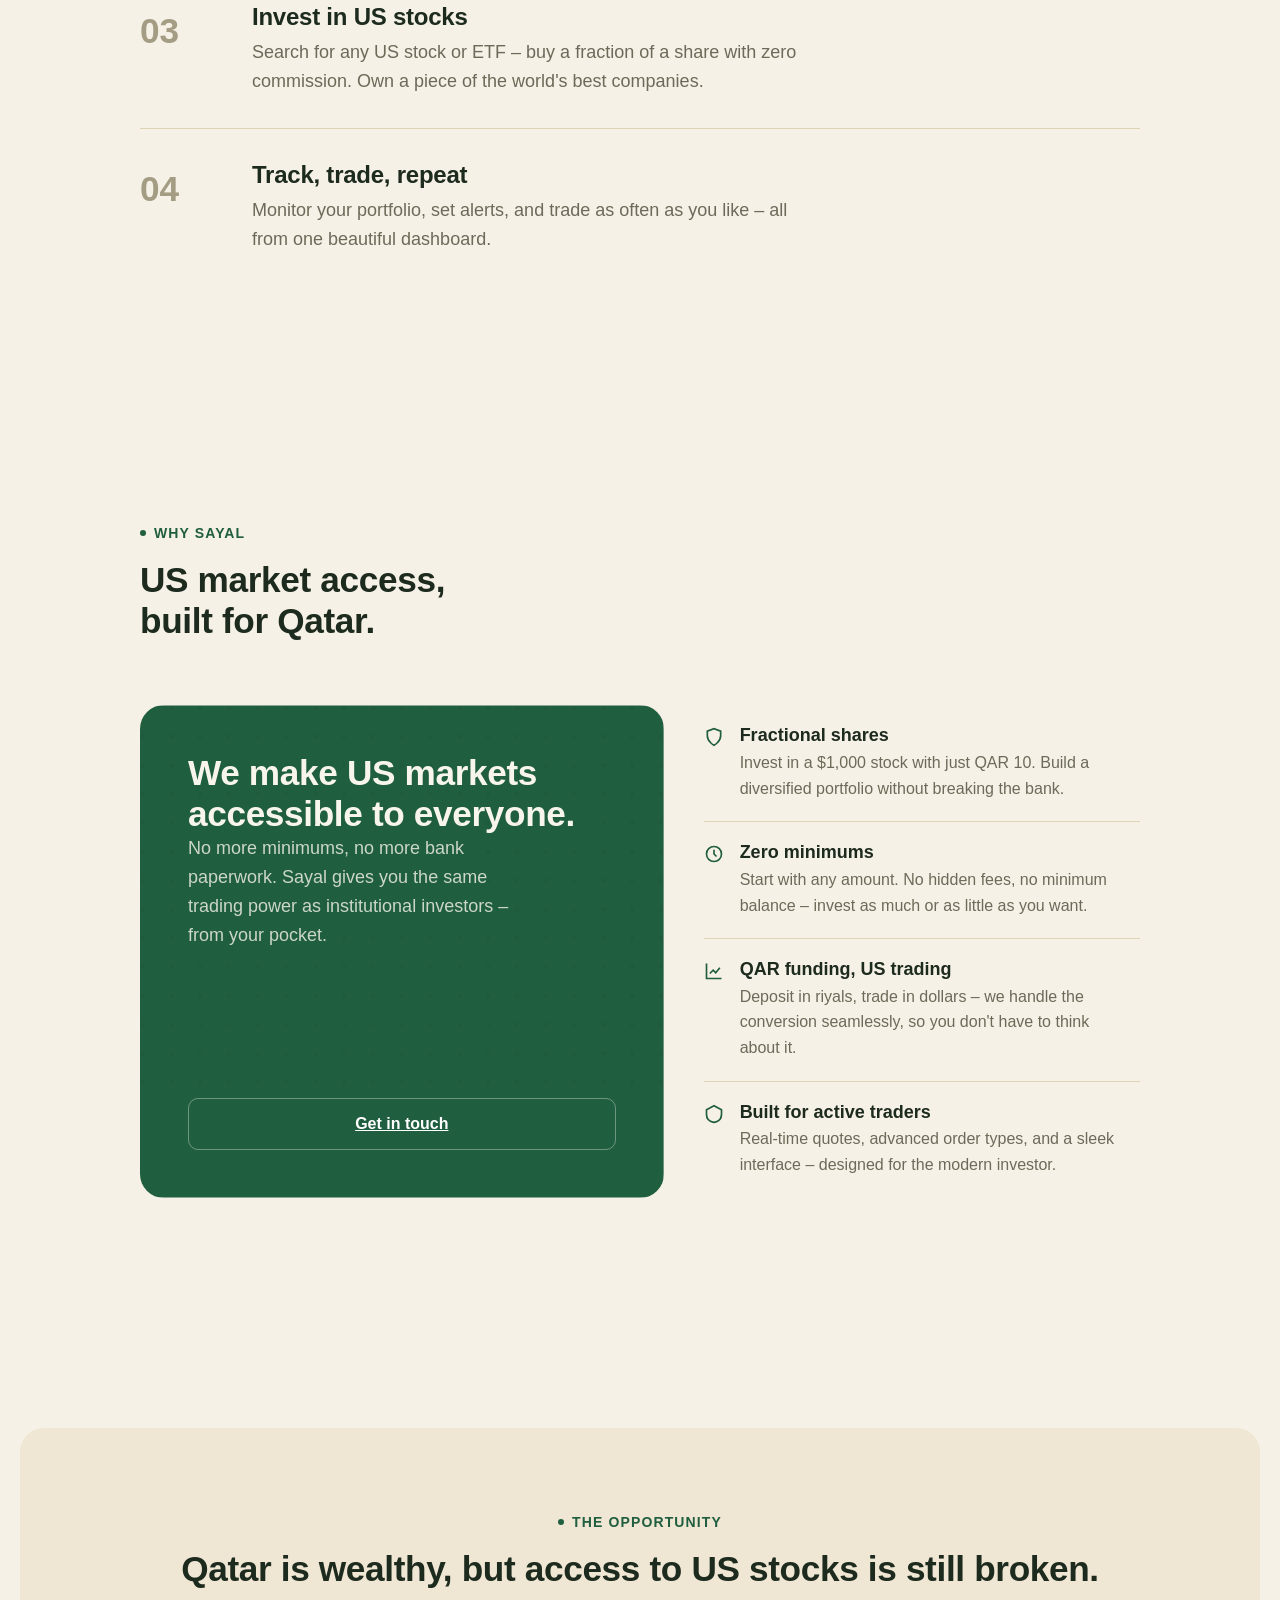
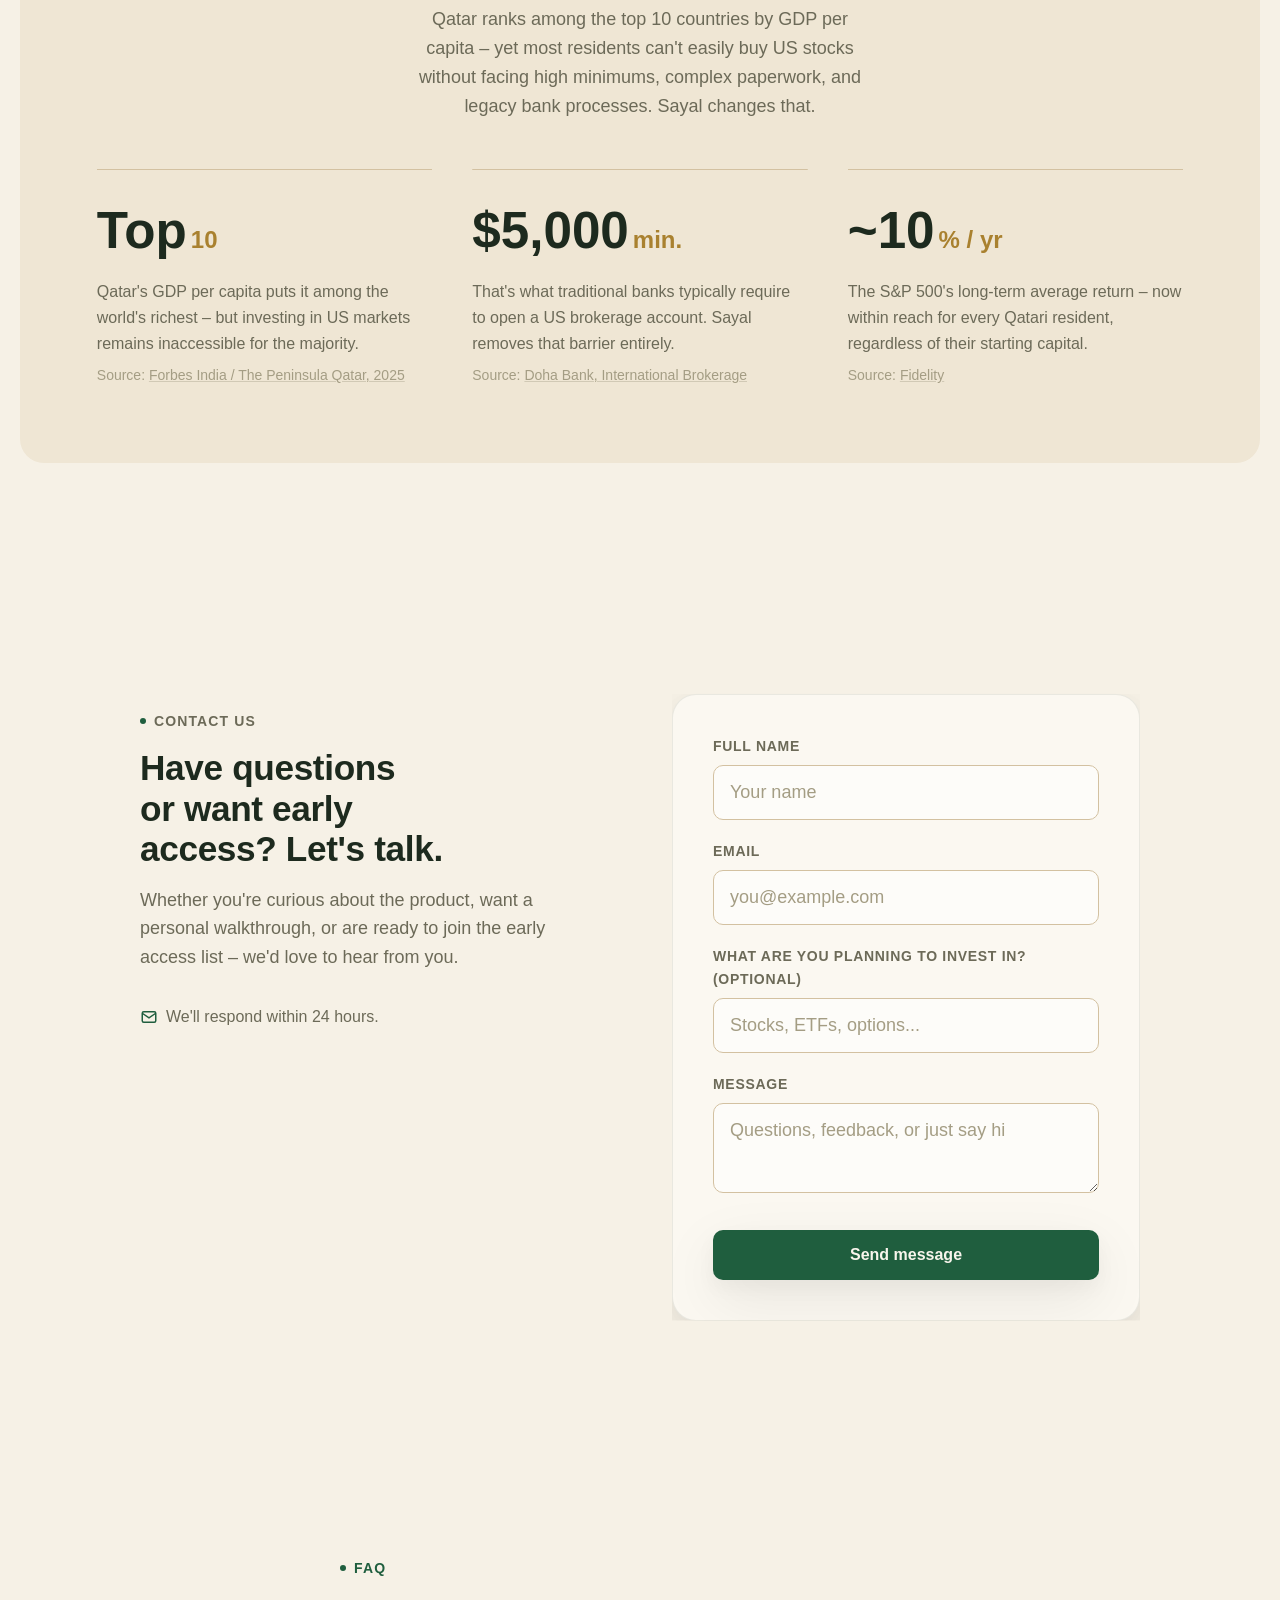
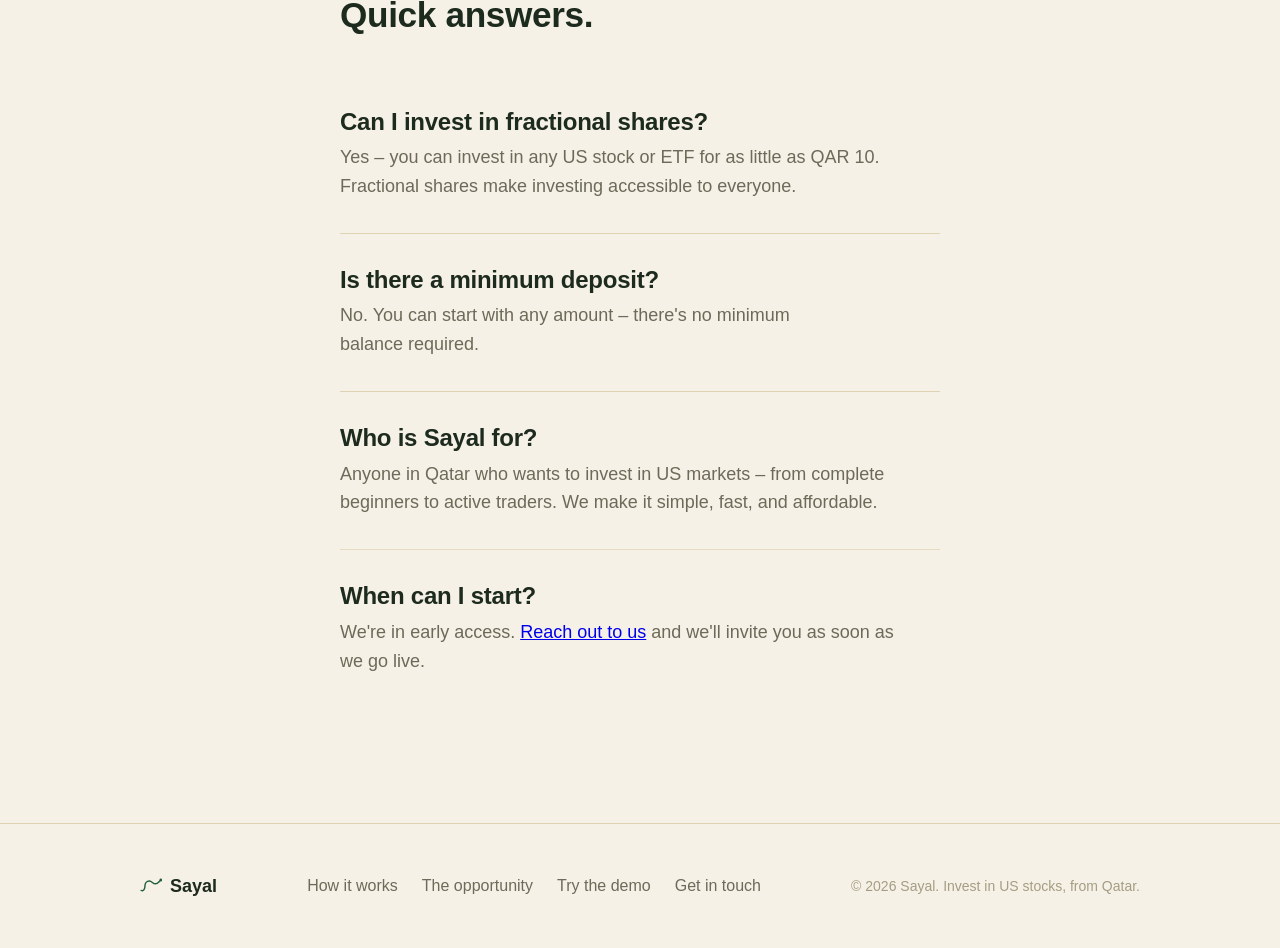
==== commit c60835e4: "Update comments and static elements in index.html" ====
--- a/index.html
+++ b/index.html
@@ -100,17 +100,17 @@
           </div>
         </div>
 
-        <!-- Hero Visual – stock chart upward trend with draw-in animation -->
+        <!-- Hero Visual – static stock chart (no animation) -->
         <div class="hero-visual" data-reveal>
           <svg viewBox="0 0 480 520" fill="none" aria-hidden="true">
             <rect x="0" y="0" width="480" height="520" rx="28" fill="var(--color-surface-offset)" />
             <rect x="0" y="0" width="480" height="520" rx="28" fill="url(#dot-grid)" style="color: var(--color-text-faint)" />
 
-            <!-- Upward stock chart line – draw-in via JS -->
-            <path data-draw-path
+            <!-- Upward stock chart line – static -->
+            <path
               d="M60 400 L120 350 L180 370 L220 280 L280 200 L340 230 L400 120 L440 70"
               stroke="var(--color-primary)" stroke-width="5" stroke-linecap="round" stroke-linejoin="round" fill="none" />
-            <!-- Shaded area under the curve (static) -->
+            <!-- Shaded area under the curve -->
             <path d="M60 400 L120 350 L180 370 L220 280 L280 200 L340 230 L400 120 L440 70 L440 420 L60 420 Z"
               fill="var(--color-primary)" opacity="0.1" />
 
@@ -140,14 +140,13 @@
       </div>
     </section>
 
-    <!-- ================= DEMO SECTION (directly under hero) ================= -->
+    <!-- ================= DEMO SECTION ================= -->
     <section id="demo" class="demo-section">
       <div class="container demo-wrapper">
         <div class="demo-header-text">
           <p class="eyebrow" style="text-align:center;">Interactive demo</p>
           <h2 class="section-title" data-reveal style="text-align:center; max-width: none;">See the app in action</h2>
           <p class="section-lede" data-reveal style="text-align:center; max-width: 60ch; margin-inline: auto;">Explore the full Sayal experience – fund, trade, and track all in one place.</p>
-          <!-- Demo note placed above the phone -->
           <div class="demo-note">
             <p>For the best experience, we recommend using a laptop. Prefer a personal walkthrough? <a href="#contact">Book a 1:1 session</a> or <a href="#contact">get early access</a> – we'd love to show you around.</p>
           </div>
@@ -317,7 +316,7 @@
       </div>
     </section>
 
-    <!-- ================= CONTACT / GET IN TOUCH ================= -->
+    <!-- ================= CONTACT ================= -->
     <section id="contact">
       <div class="container contact-grid">
         <div class="contact-copy" data-reveal>
@@ -397,7 +396,7 @@
           <div class="step" style="grid-template-columns: 1fr;">
             <div class="step-body">
               <h3>When can I start?</h3>
-              <p>We're in early access. <a href="#contact">Reach out to us</a> and we'll invite you as soon as we go live.</p>
+              <p>We're in early access. <a href="#contact" class="faq-link">Reach out to us</a> and we'll invite you as soon as we go live.</p>
             </div>
           </div>
         </div>
--- a/style.css
+++ b/style.css
@@ -530,10 +530,10 @@
   margin-top: var(--space-8);
 }
 
-/* iPhone Frame – no shadow, realistic size, taller */
+/* iPhone Frame – no shadow, realistic size, slightly wider */
 .iphone-frame {
   width: 100%;
-  max-width: 340px;
+  max-width: 341px;
   aspect-ratio: 9 / 19.5;
   background: #1a1a1a;
   border-radius: 44px;
@@ -813,28 +813,25 @@
 }
 
 /* ==========================================================================
-   Early Access Form
-   ========================================================================== */
-
-.early-access {
-  position: relative;
-}
-.early-access-grid {
+   Contact Section
+   ========================================================================== */
+
+.contact-grid {
   display: grid;
   grid-template-columns: 1fr 1fr;
   gap: var(--space-16);
   align-items: start;
 }
-.early-access-copy h2 {
+.contact-copy h2 {
   font-size: var(--text-xl);
   max-width: 20ch;
 }
-.early-access-copy p {
+.contact-copy p {
   color: var(--color-text-muted);
   margin-top: var(--space-4);
   max-width: 42ch;
 }
-.early-access-note {
+.contact-note {
   display: flex;
   align-items: center;
   gap: var(--space-2);
@@ -842,21 +839,22 @@
   font-size: var(--text-sm);
   color: var(--color-text-muted);
 }
-.early-access-note a {
+.contact-note a {
   color: var(--color-primary);
   font-weight: 600;
   text-decoration: none;
 }
-.early-access-note a:hover {
+.contact-note a:hover {
   text-decoration: underline;
 }
-.early-access-note svg {
+.contact-note svg {
   width: 18px;
   height: 18px;
   color: var(--color-primary);
   flex-shrink: 0;
 }
 
+/* Reuse form-card, form-row, etc. from earlier */
 .form-card {
   background: var(--color-surface);
   border: 1px solid oklch(from var(--color-text) l c h / 0.08);
@@ -1115,7 +1113,7 @@
   .opportunity-grid {
     grid-template-columns: 1fr 1fr;
   }
-  .early-access-grid {
+  .contact-grid {
     grid-template-columns: 1fr;
     gap: var(--space-10);
   }
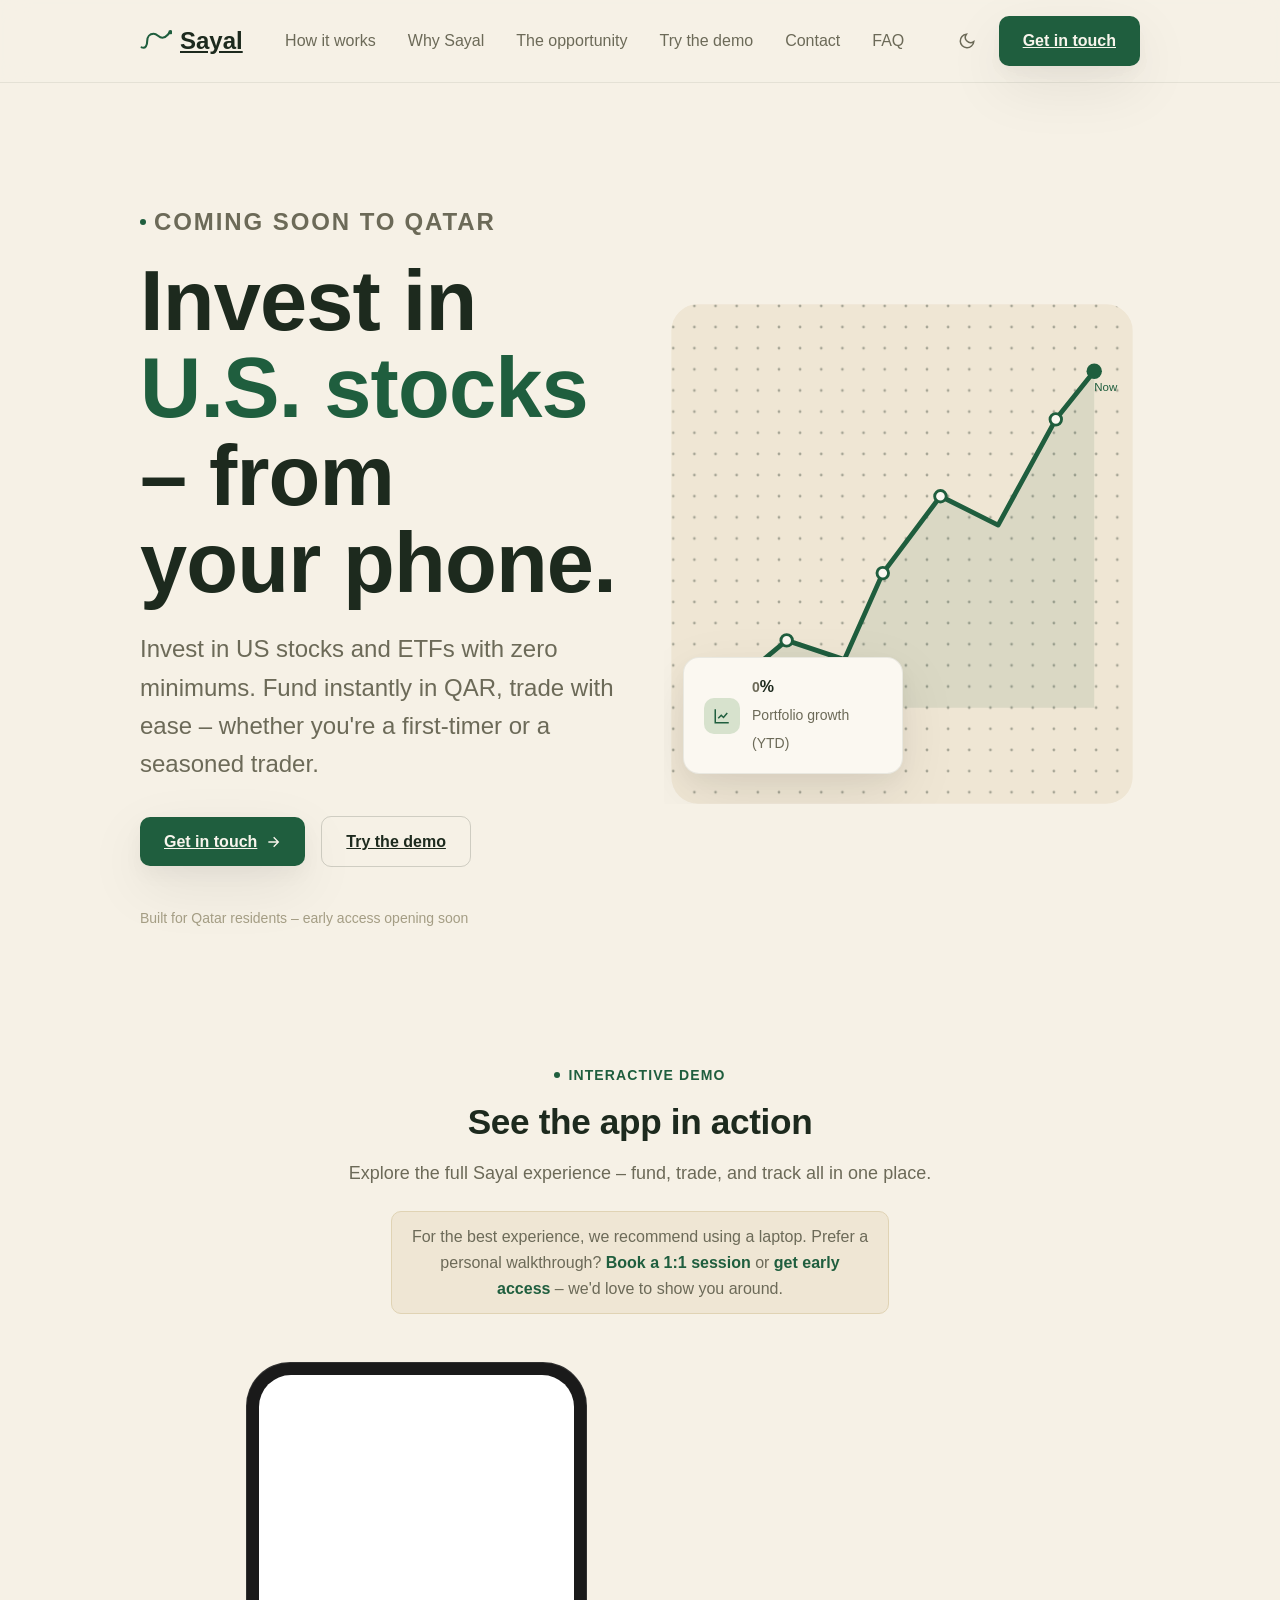
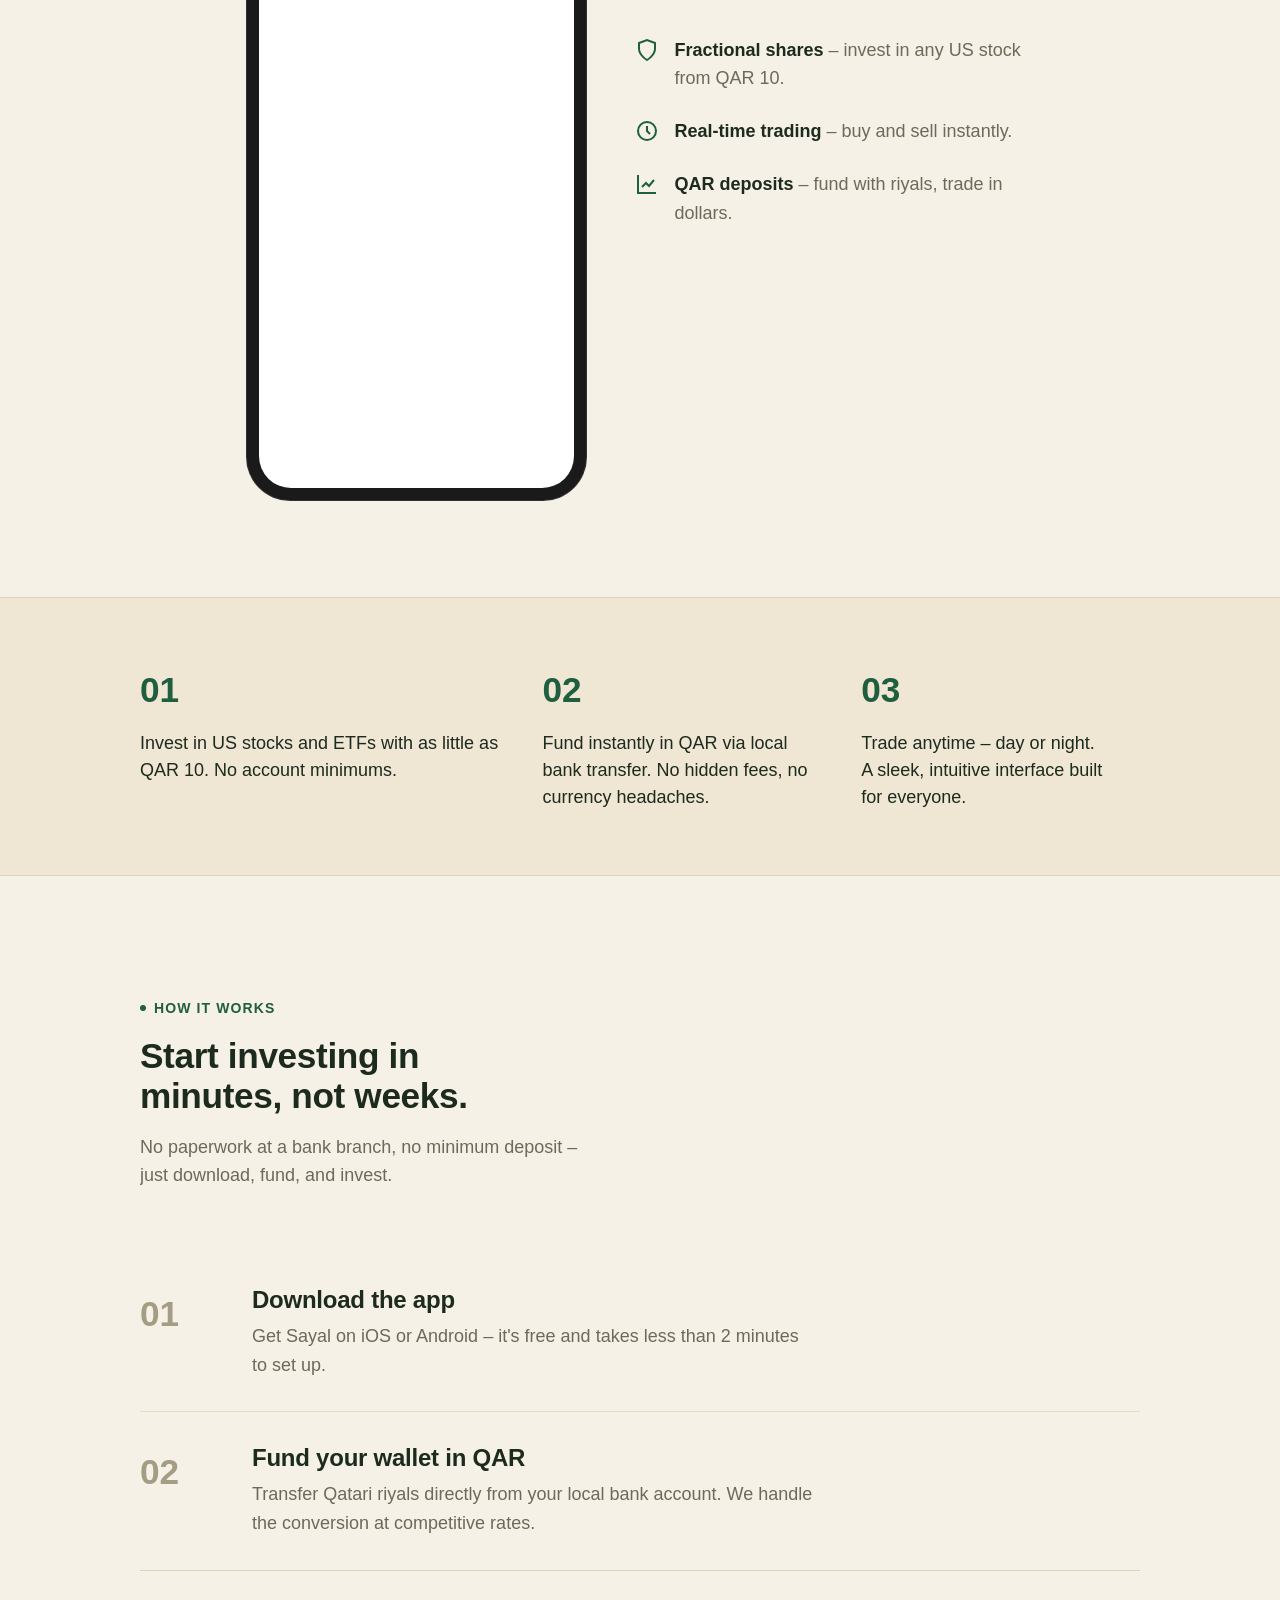
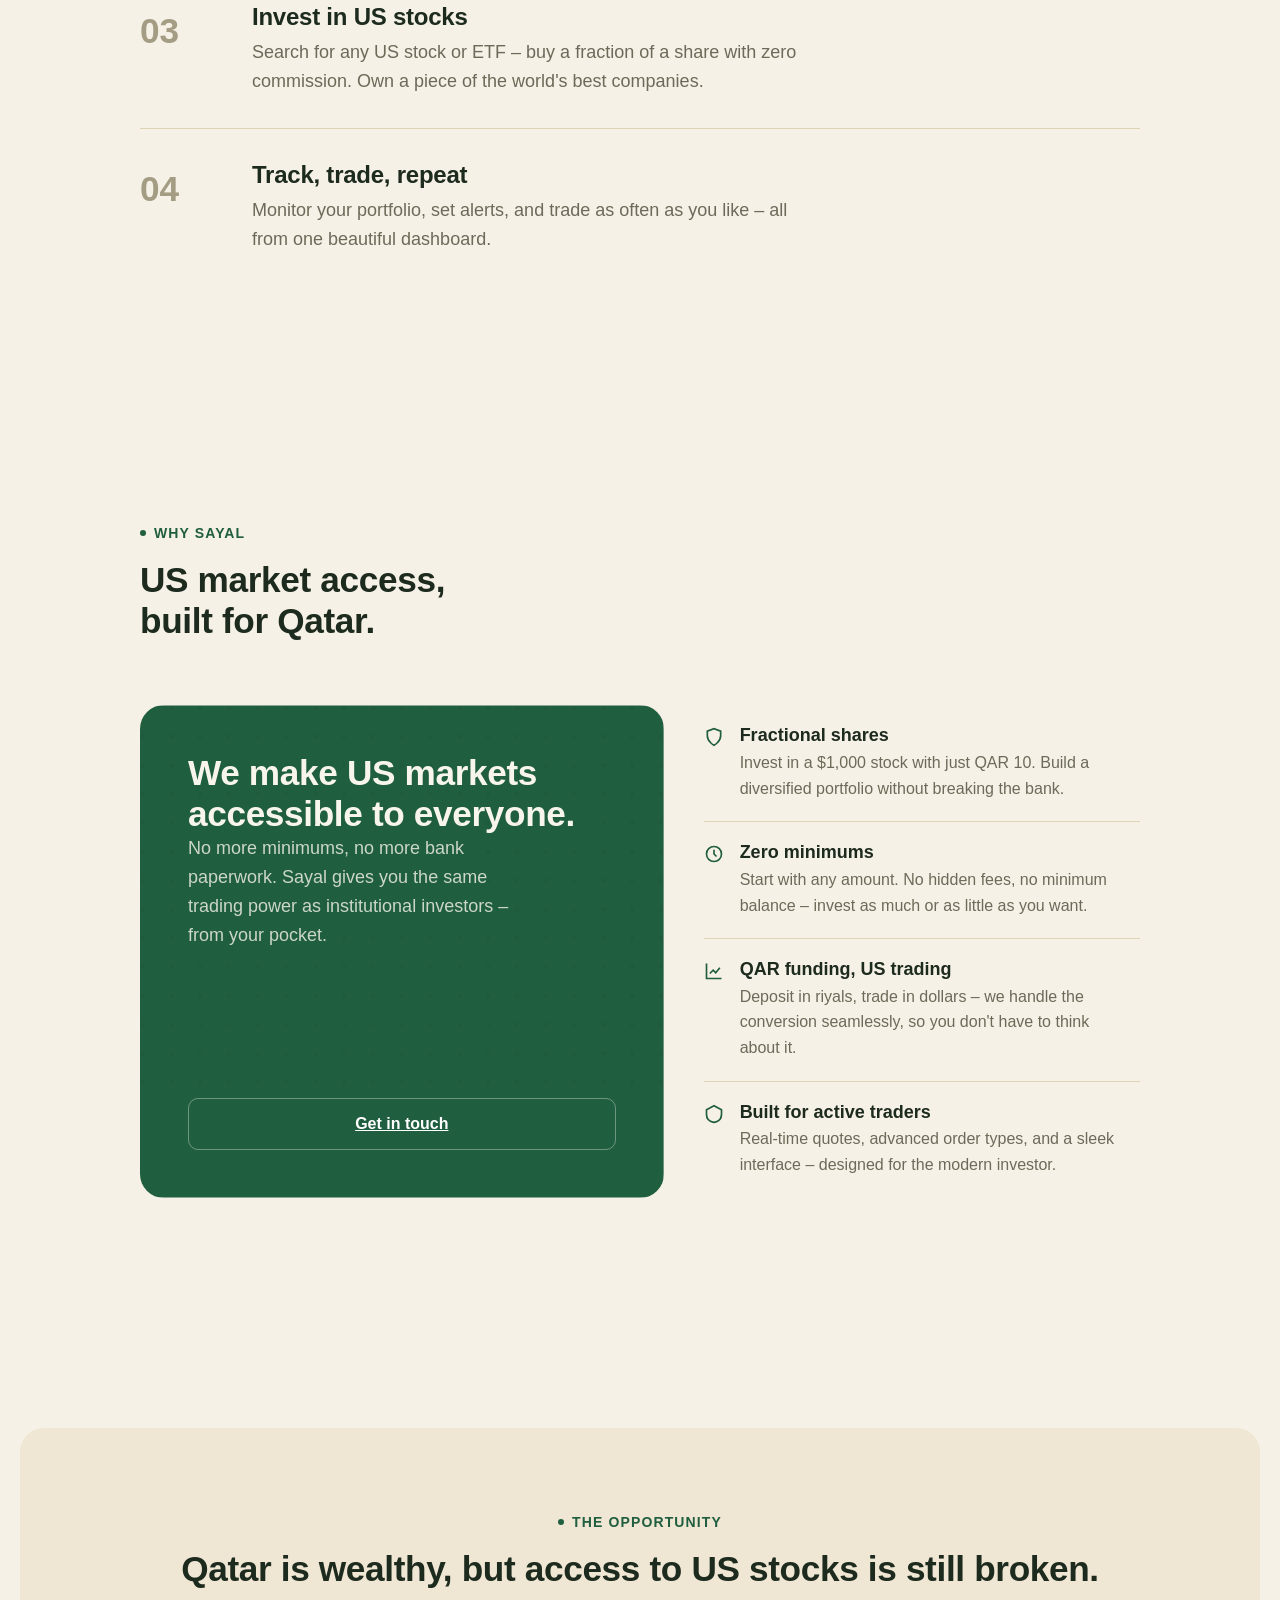
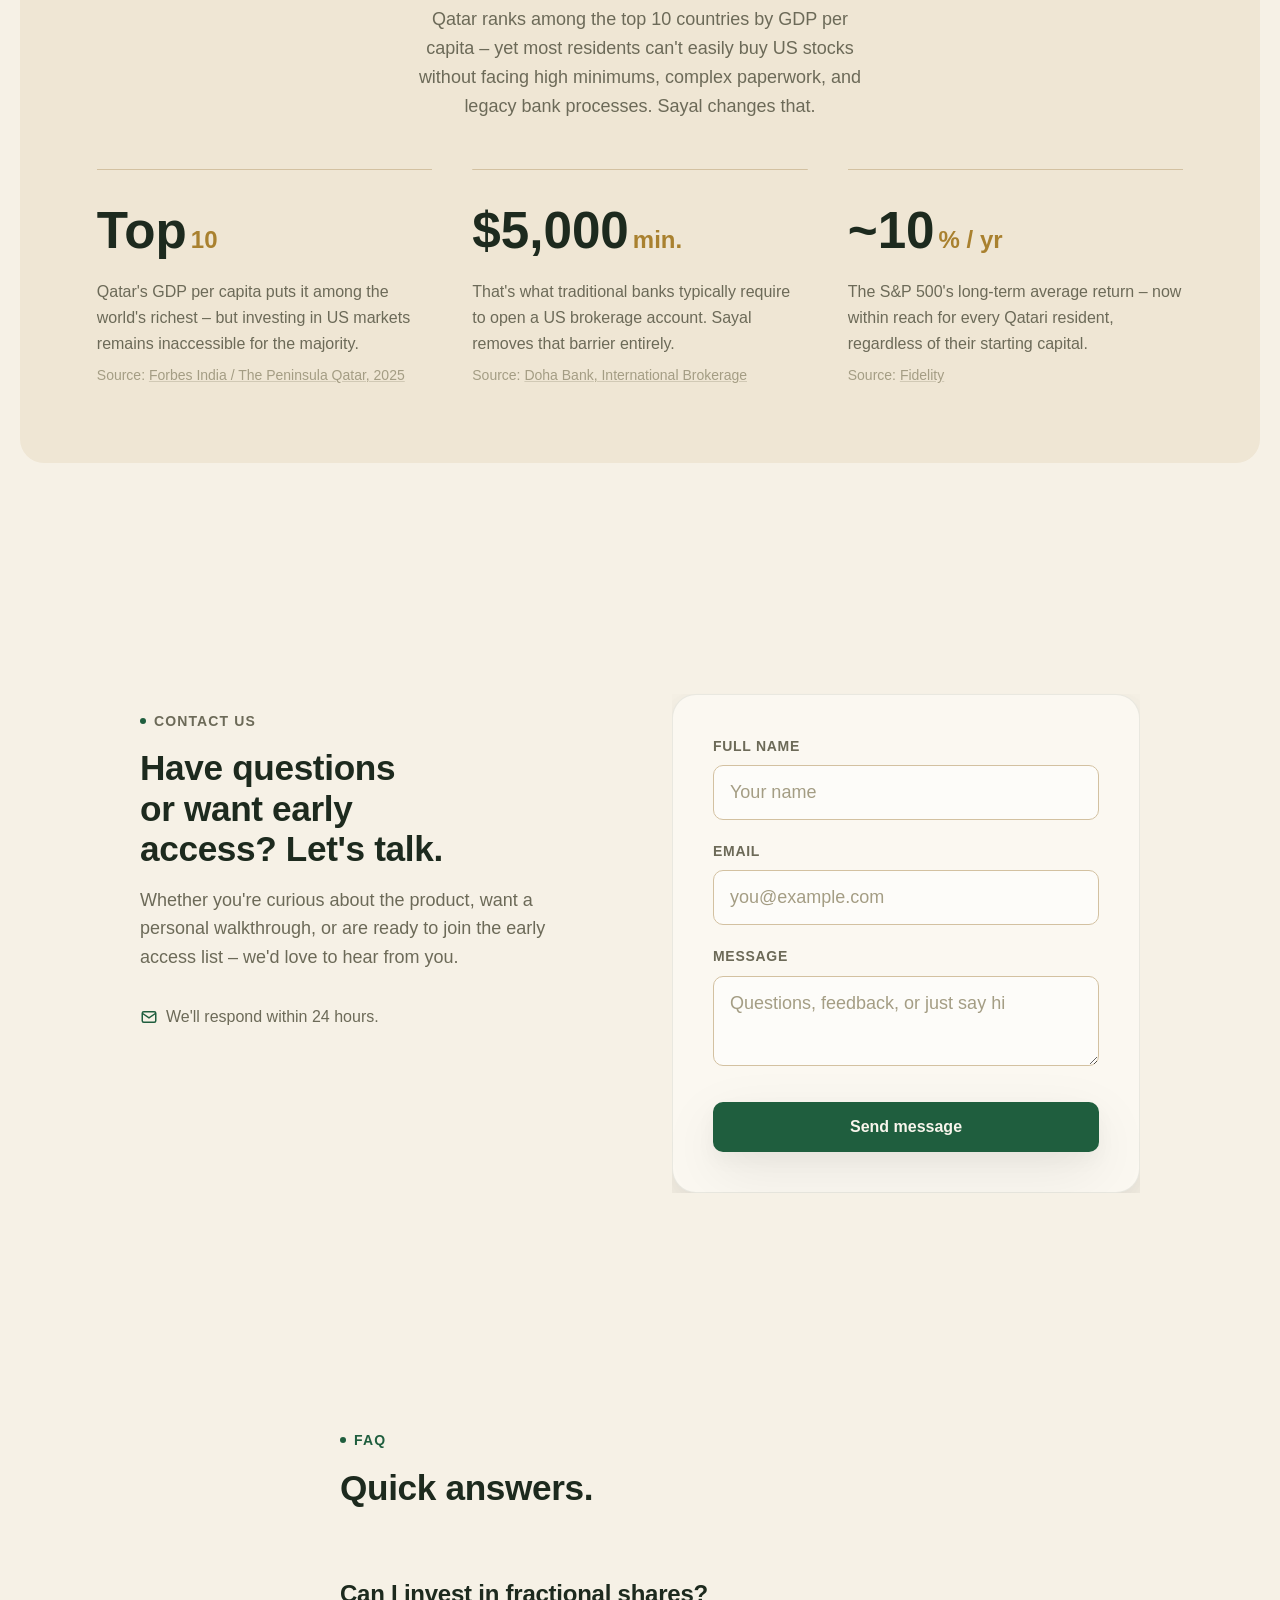
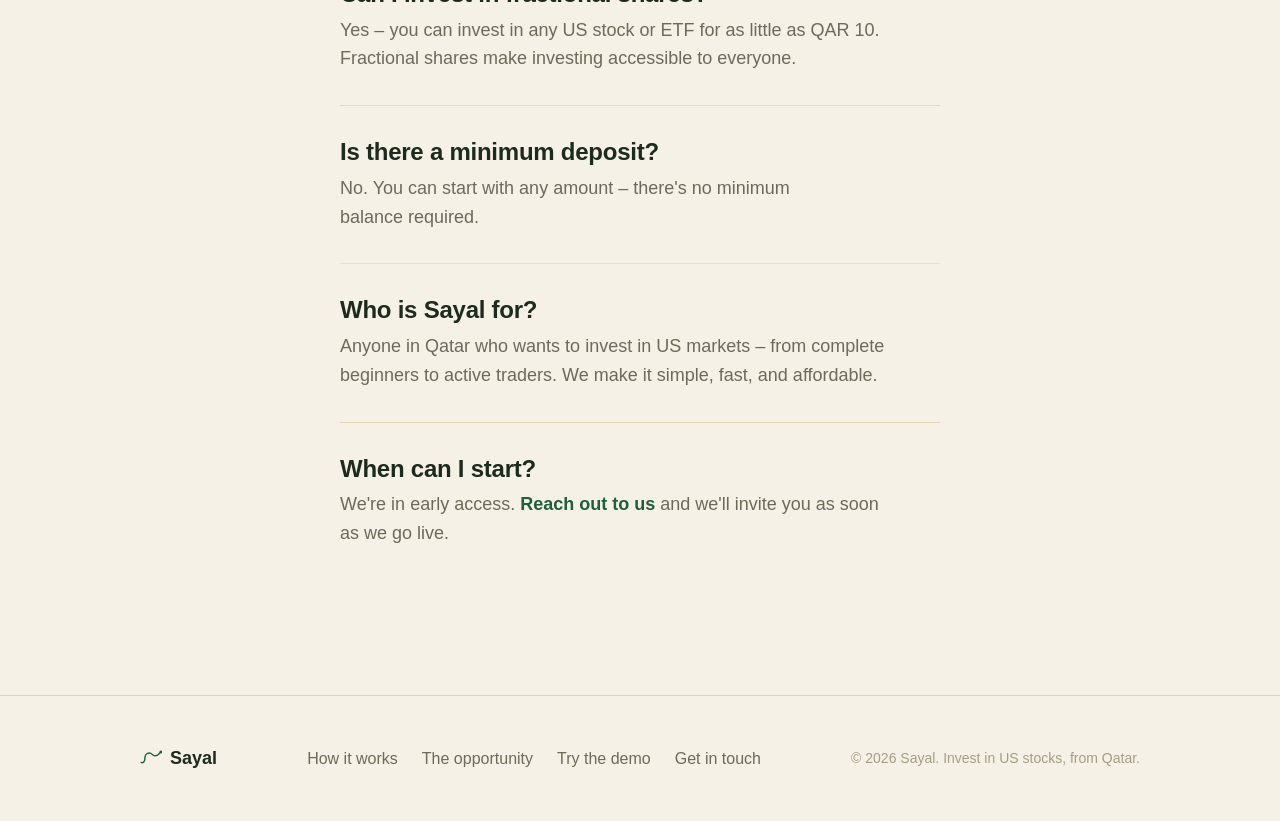
==== commit 61da1a99: "Enhance hero section with dynamic content" ====
--- a/index.html
+++ b/index.html
@@ -83,7 +83,7 @@
     <section class="hero">
       <div class="container hero-grid">
         <div class="hero-copy">
-          <p class="eyebrow">Coming soon to Qatar</p>
+          <p class="eyebrow">Coming soon to <span class="maroon">Qatar</span></p>
           <h1>Invest in <em>U.S. stocks</em> – from your phone.</h1>
           <p>
             Invest in US stocks and ETFs with zero minimums. Fund instantly in QAR, trade with ease – whether you're a first‑timer or a seasoned trader.
@@ -96,11 +96,11 @@
             <a href="#demo" class="btn btn-secondary">Try the demo</a>
           </div>
           <div class="hero-trust">
-            <span>Built for Qatar residents – early access opening soon</span>
-          </div>
-        </div>
-
-        <!-- Hero Visual – static stock chart (no animation) -->
+            <span>Built for <span class="maroon">Qatar</span> residents – early access opening soon</span>
+          </div>
+        </div>
+
+        <!-- Hero Visual – static stock chart with profit counter -->
         <div class="hero-visual" data-reveal>
           <svg viewBox="0 0 480 520" fill="none" aria-hidden="true">
             <rect x="0" y="0" width="480" height="520" rx="28" fill="var(--color-surface-offset)" />
@@ -126,13 +126,13 @@
             <text x="440" y="90" font-family="var(--font-body)" font-size="12" fill="var(--color-primary)">Now</text>
           </svg>
 
-          <!-- Small card showing portfolio growth -->
+          <!-- Profit card with animated counter -->
           <div class="hero-card">
             <div class="hero-card-icon">
               <svg viewBox="0 0 24 24" fill="none" stroke="currentColor" stroke-width="2" aria-hidden="true"><path d="M3 3v18h18M7 15l4-4 3 3 5-6"/></svg>
             </div>
             <div>
-              <strong>+18.4%</strong>
+              <strong><span id="profit-counter">0</span>%</strong>
               <span>Portfolio growth (YTD)</span>
             </div>
           </div>
@@ -344,10 +344,6 @@
               <span class="form-error">Please enter a valid email.</span>
             </div>
             <div class="form-row">
-              <label for="goal">What are you planning to invest in? (optional)</label>
-              <input type="text" id="goal" name="goal" placeholder="Stocks, ETFs, options..." />
-            </div>
-            <div class="form-row">
               <label for="message">Message</label>
               <textarea id="message" name="message" placeholder="Questions, feedback, or just say hi"></textarea>
             </div>
--- a/style.css
+++ b/style.css
@@ -476,7 +476,7 @@
 }
 
 /* ==========================================================================
-   Demo Section (under hero)
+   Demo Section
    ========================================================================== */
 
 .demo-section {
@@ -492,7 +492,6 @@
   margin-bottom: var(--space-12);
 }
 
-/* Demo note – placed above the phone, brand colours */
 .demo-note {
   margin-top: var(--space-6);
   max-width: 56ch;
@@ -530,7 +529,6 @@
   margin-top: var(--space-8);
 }
 
-/* iPhone Frame – no shadow, realistic size, slightly wider */
 .iphone-frame {
   width: 100%;
   max-width: 341px;
@@ -839,22 +837,21 @@
   font-size: var(--text-sm);
   color: var(--color-text-muted);
 }
-.contact-note a {
-  color: var(--color-primary);
-  font-weight: 600;
-  text-decoration: none;
-}
-.contact-note a:hover {
-  text-decoration: underline;
-}
 .contact-note svg {
   width: 18px;
   height: 18px;
   color: var(--color-primary);
   flex-shrink: 0;
 }
-
-/* Reuse form-card, form-row, etc. from earlier */
+.contact-note a {
+  color: var(--color-primary);
+  font-weight: 600;
+  text-decoration: none;
+}
+.contact-note a:hover {
+  text-decoration: underline;
+}
+
 .form-card {
   background: var(--color-surface);
   border: 1px solid oklch(from var(--color-text) l c h / 0.08);
@@ -985,6 +982,21 @@
 .form-success p {
   color: var(--color-text-muted);
   margin: 0 auto;
+}
+
+/* ==========================================================================
+   FAQ Link
+   ========================================================================== */
+
+.faq-link {
+  color: var(--color-primary) !important;
+  font-weight: 600;
+  text-decoration: none;
+  border-bottom: 1px solid transparent;
+  transition: border-color 0.2s;
+}
+.faq-link:hover {
+  border-bottom-color: var(--color-primary);
 }
 
 /* ==========================================================================
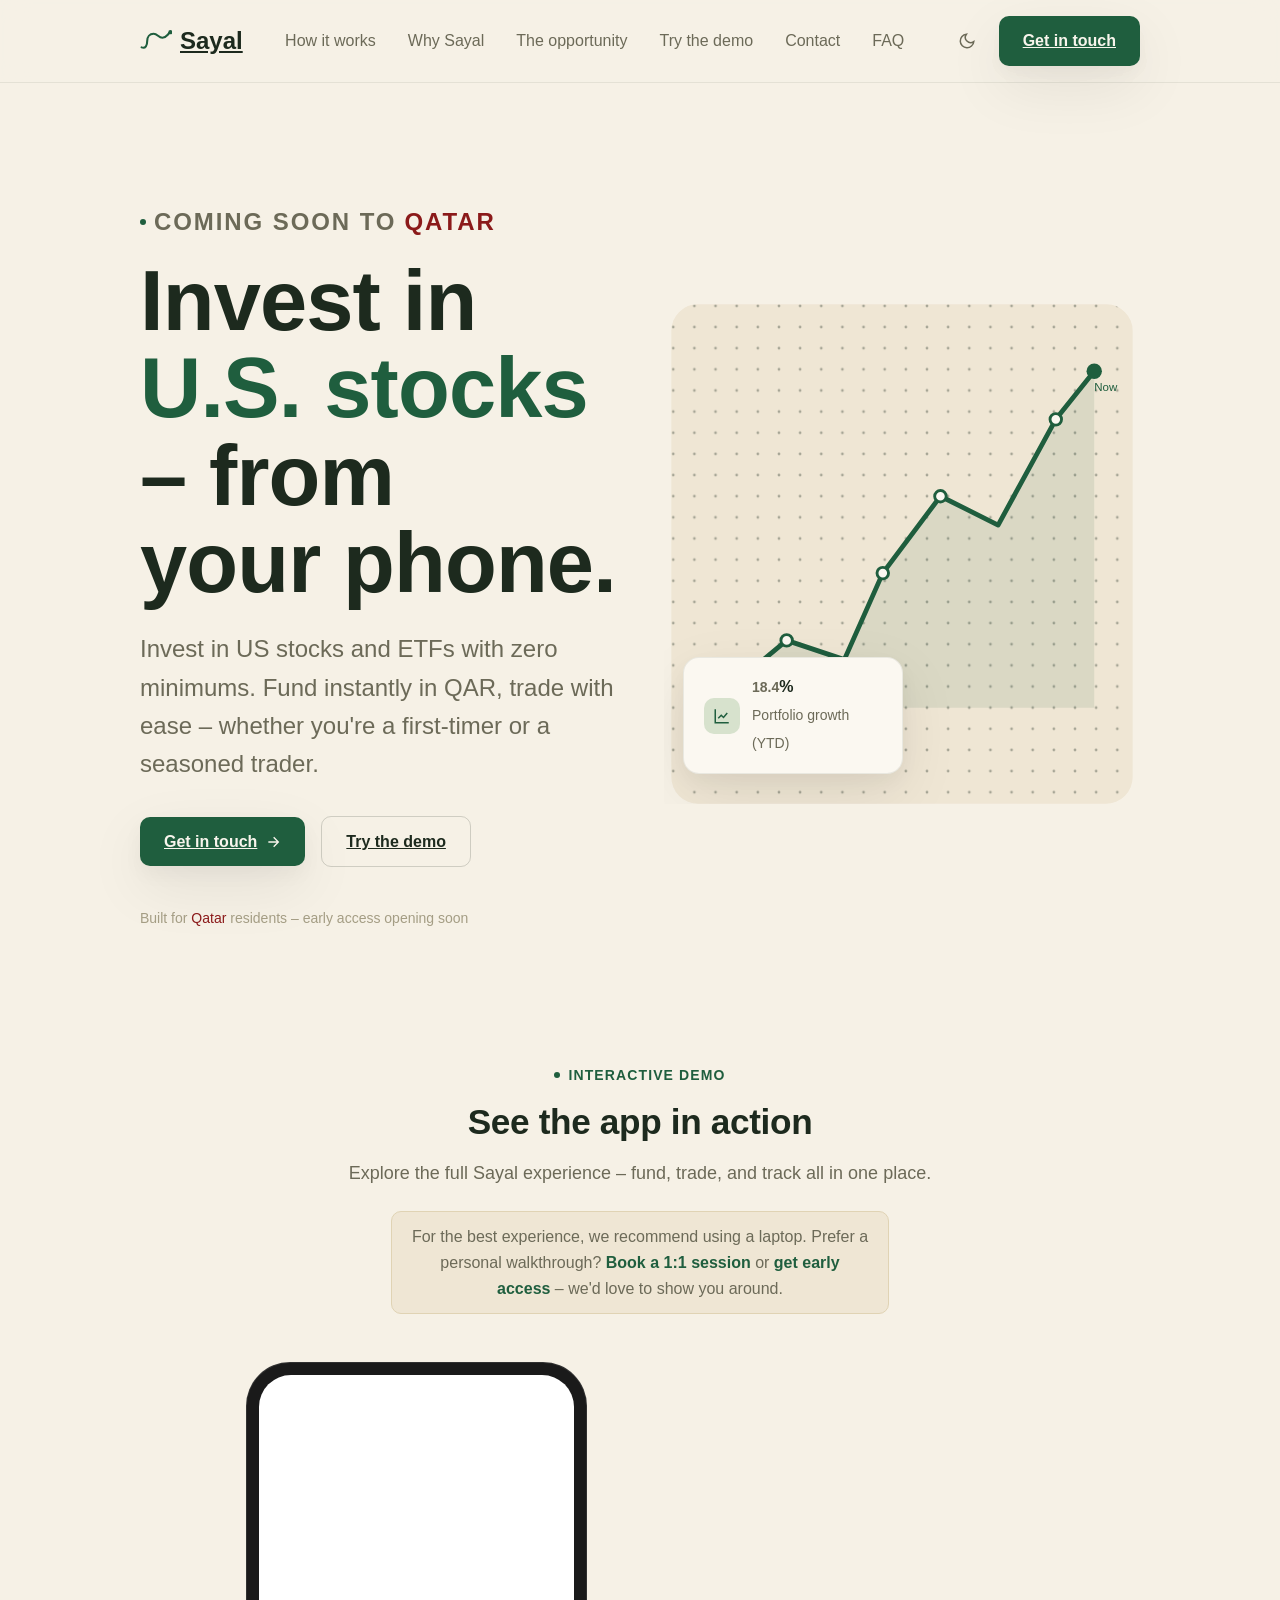
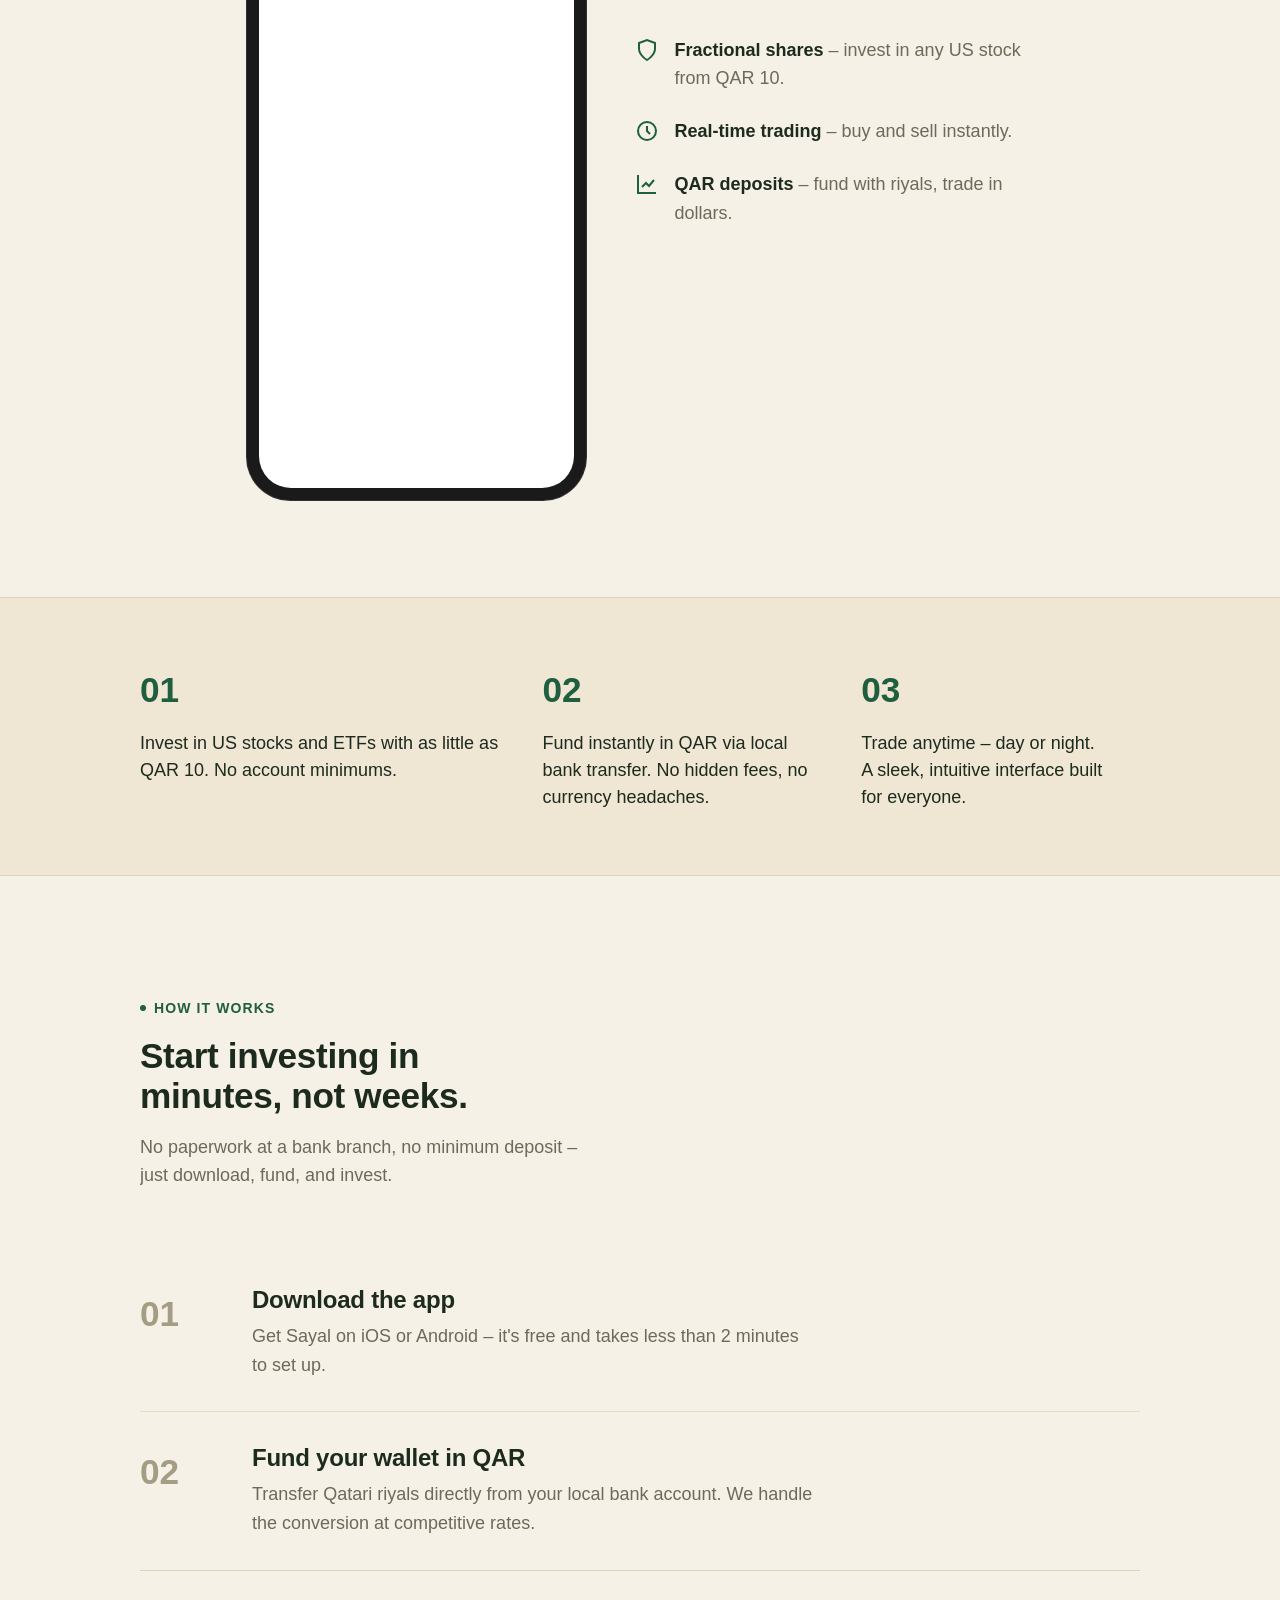
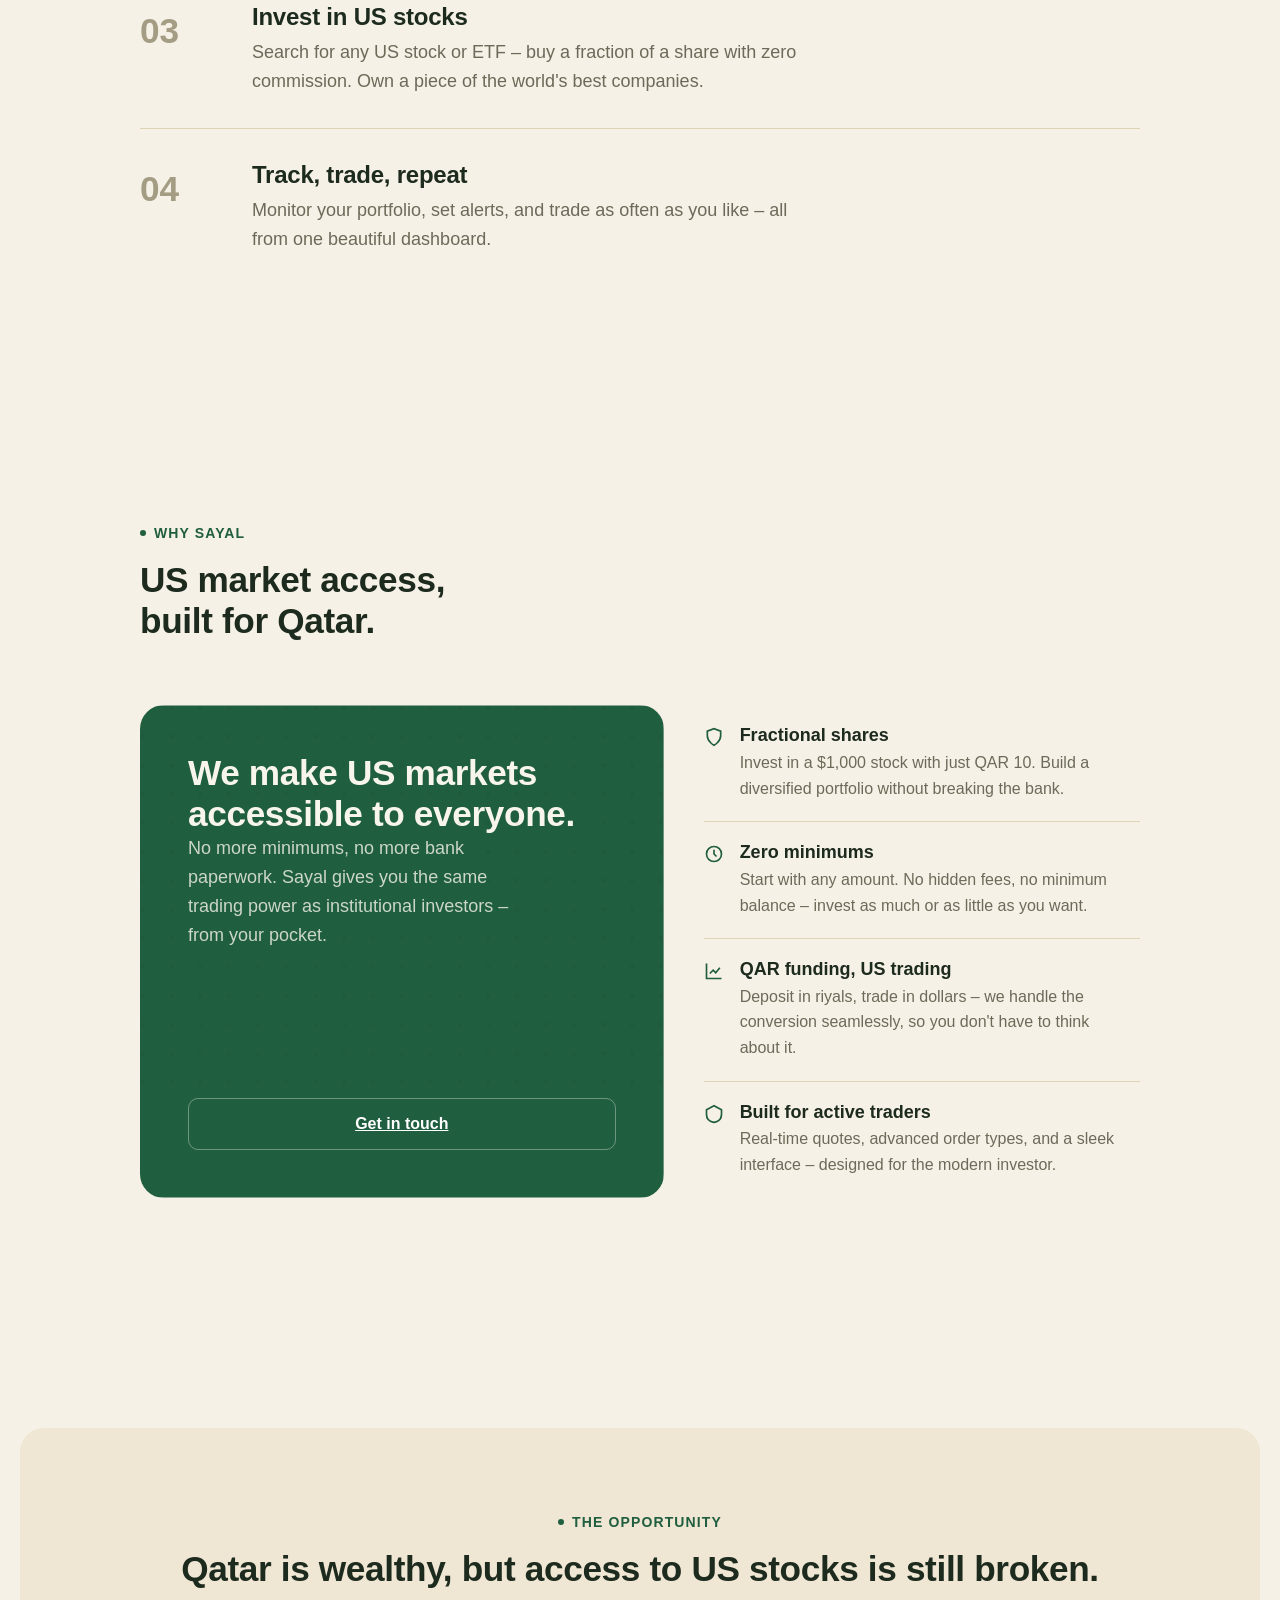
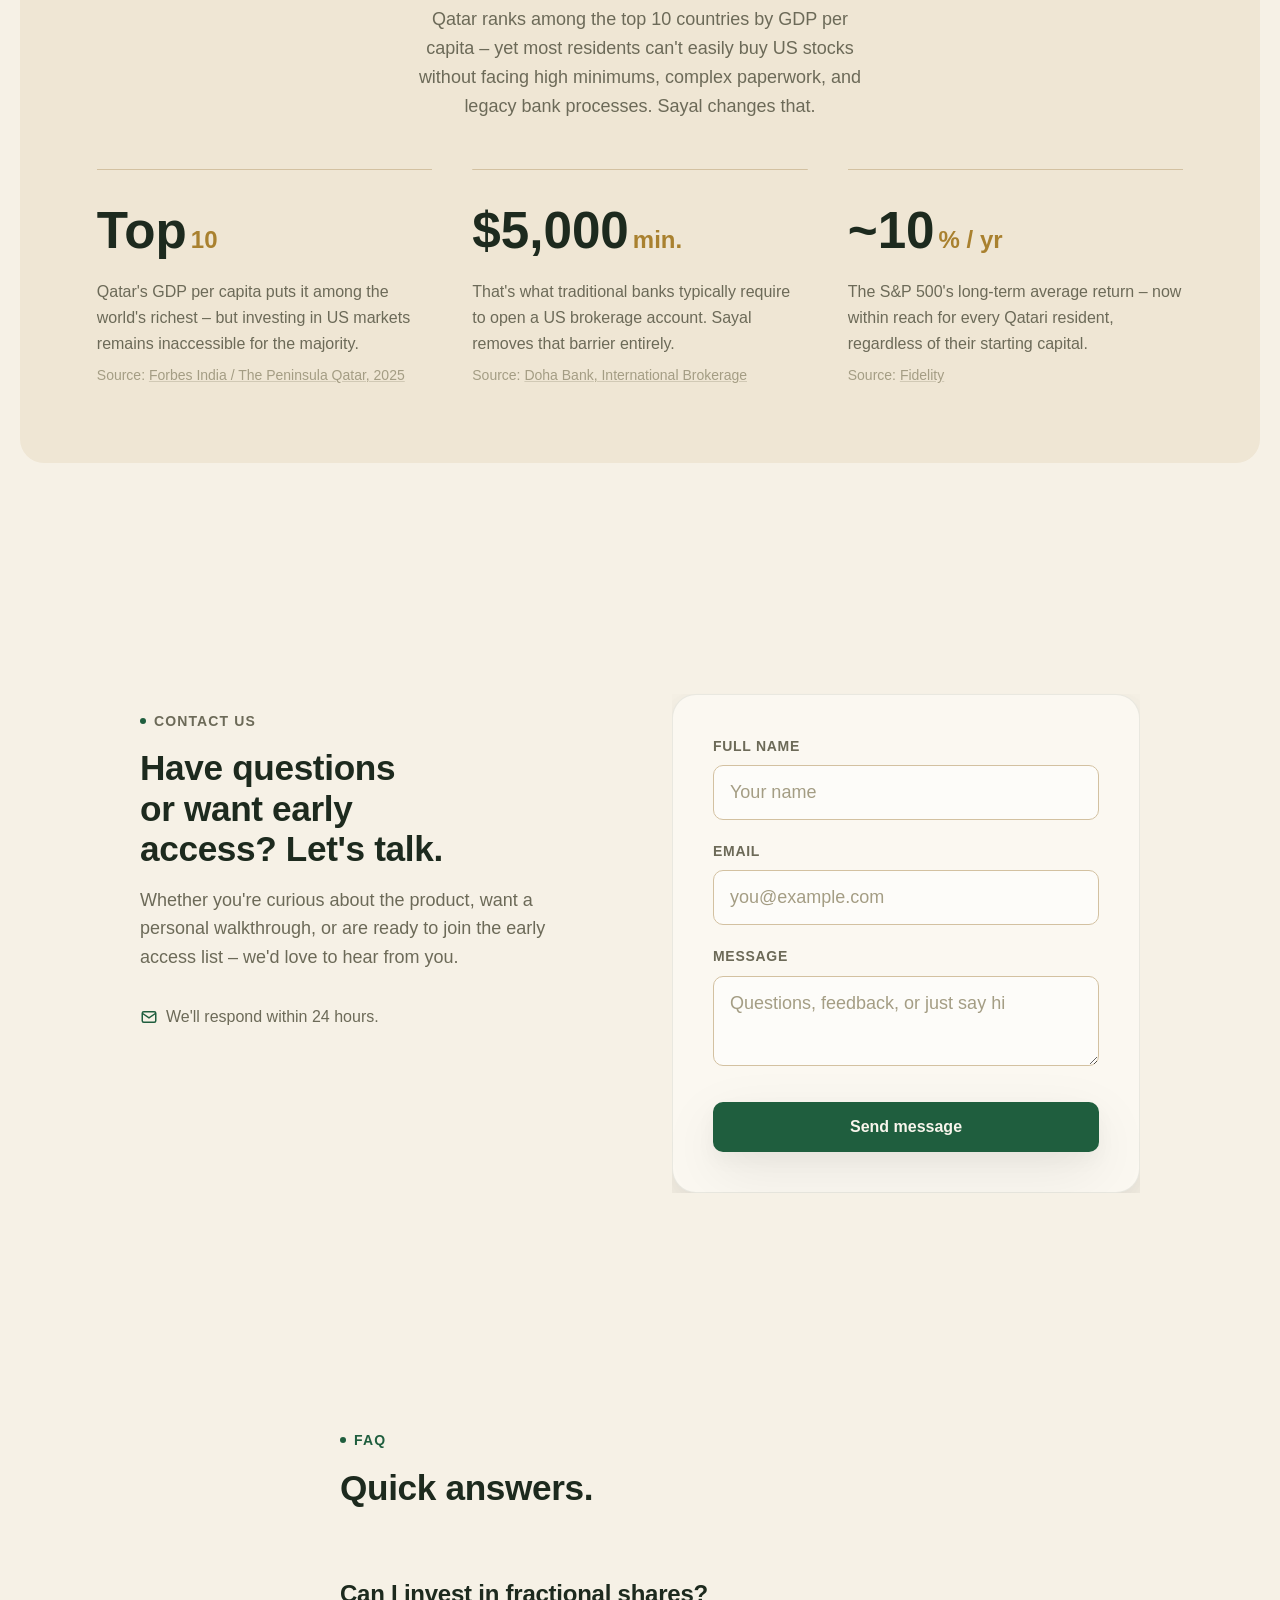
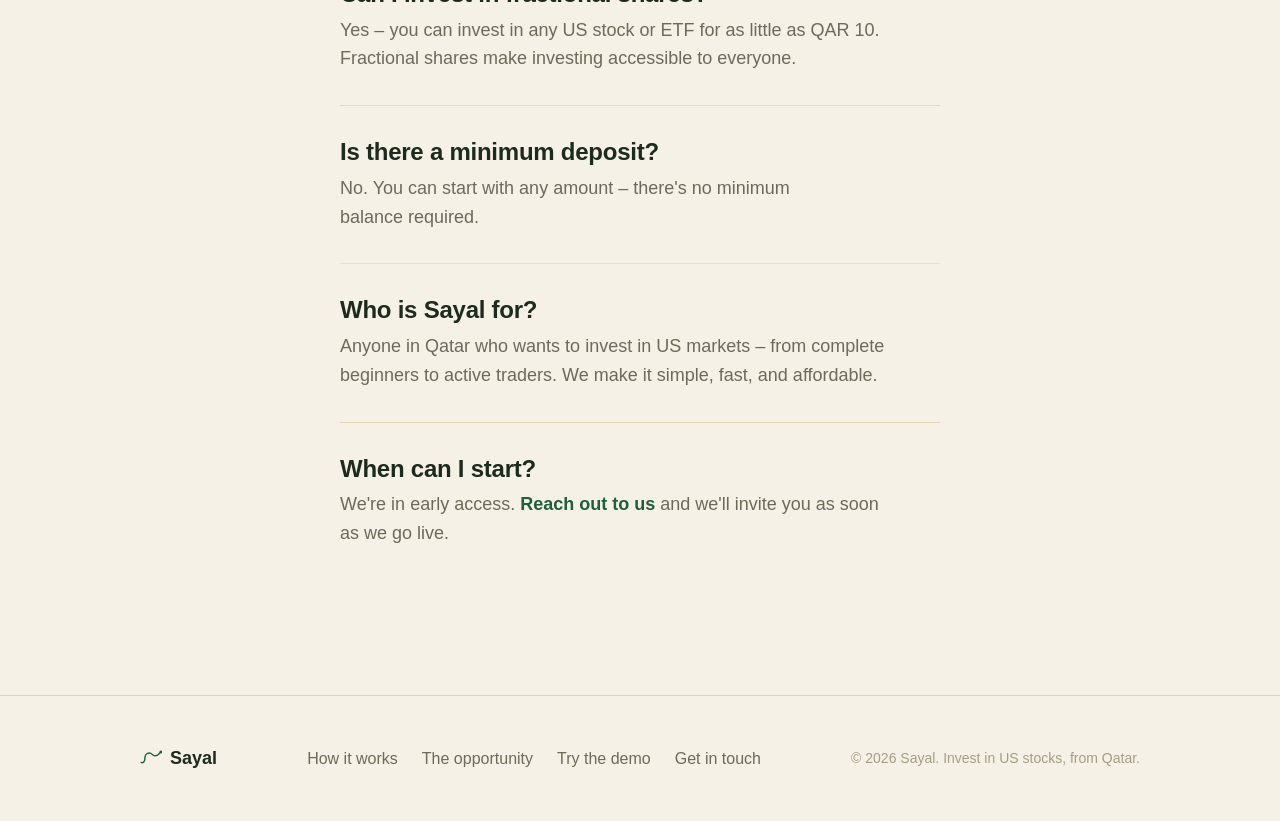
==== commit 48c05223: "Update HTML styles and content for hero section" ====
--- a/index.html
+++ b/index.html
@@ -83,7 +83,7 @@
     <section class="hero">
       <div class="container hero-grid">
         <div class="hero-copy">
-          <p class="eyebrow">Coming soon to <span class="maroon">Qatar</span></p>
+          <p class="eyebrow">Coming soon to <span style="color:#8B1A1A;">Qatar</span></p>
           <h1>Invest in <em>U.S. stocks</em> – from your phone.</h1>
           <p>
             Invest in US stocks and ETFs with zero minimums. Fund instantly in QAR, trade with ease – whether you're a first‑timer or a seasoned trader.
@@ -96,7 +96,7 @@
             <a href="#demo" class="btn btn-secondary">Try the demo</a>
           </div>
           <div class="hero-trust">
-            <span>Built for <span class="maroon">Qatar</span> residents – early access opening soon</span>
+            <span>Built for <span style="color:#8B1A1A;">Qatar</span> residents – early access opening soon</span>
           </div>
         </div>
 
@@ -132,7 +132,7 @@
               <svg viewBox="0 0 24 24" fill="none" stroke="currentColor" stroke-width="2" aria-hidden="true"><path d="M3 3v18h18M7 15l4-4 3 3 5-6"/></svg>
             </div>
             <div>
-              <strong><span id="profit-counter">0</span>%</strong>
+              <strong><span id="profit-counter">0.0</span>%</strong>
               <span>Portfolio growth (YTD)</span>
             </div>
           </div>
@@ -392,7 +392,7 @@
           <div class="step" style="grid-template-columns: 1fr;">
             <div class="step-body">
               <h3>When can I start?</h3>
-              <p>We're in early access. <a href="#contact" class="faq-link">Reach out to us</a> and we'll invite you as soon as we go live.</p>
+              <p>We're in early access. <a href="#contact" style="color:var(--color-primary);font-weight:600;text-decoration:none;border-bottom:1px solid transparent;transition:border-color 0.2s;" onmouseover="this.style.borderBottomColor='var(--color-primary)'" onmouseout="this.style.borderBottomColor='transparent'">Reach out to us</a> and we'll invite you as soon as we go live.</p>
             </div>
           </div>
         </div>
--- a/style.css
+++ b/style.css
@@ -26,6 +26,9 @@
   --color-primary-active: #103924;
   --color-primary-highlight: #d7e2cd;
 
+  /* Maroon */
+  --color-maroon: #8B1A1A;
+
   /* Warning */
   --color-warning: #93531c;
   --color-warning-hover: #713e14;
@@ -94,6 +97,8 @@
   --color-primary-hover: #91d3ac;
   --color-primary-active: #a6dfbe;
   --color-primary-highlight: #263626;
+
+  --color-maroon: #B22222;
 
   --color-warning: #d99a5f;
   --color-warning-hover: #e2ac78;
@@ -212,6 +217,11 @@
   margin-top: var(--space-4);
 }
 
+/* Maroon text */
+.maroon {
+  color: var(--color-maroon);
+}
+
 /* ==========================================================================
    Skip Link
    ========================================================================== */
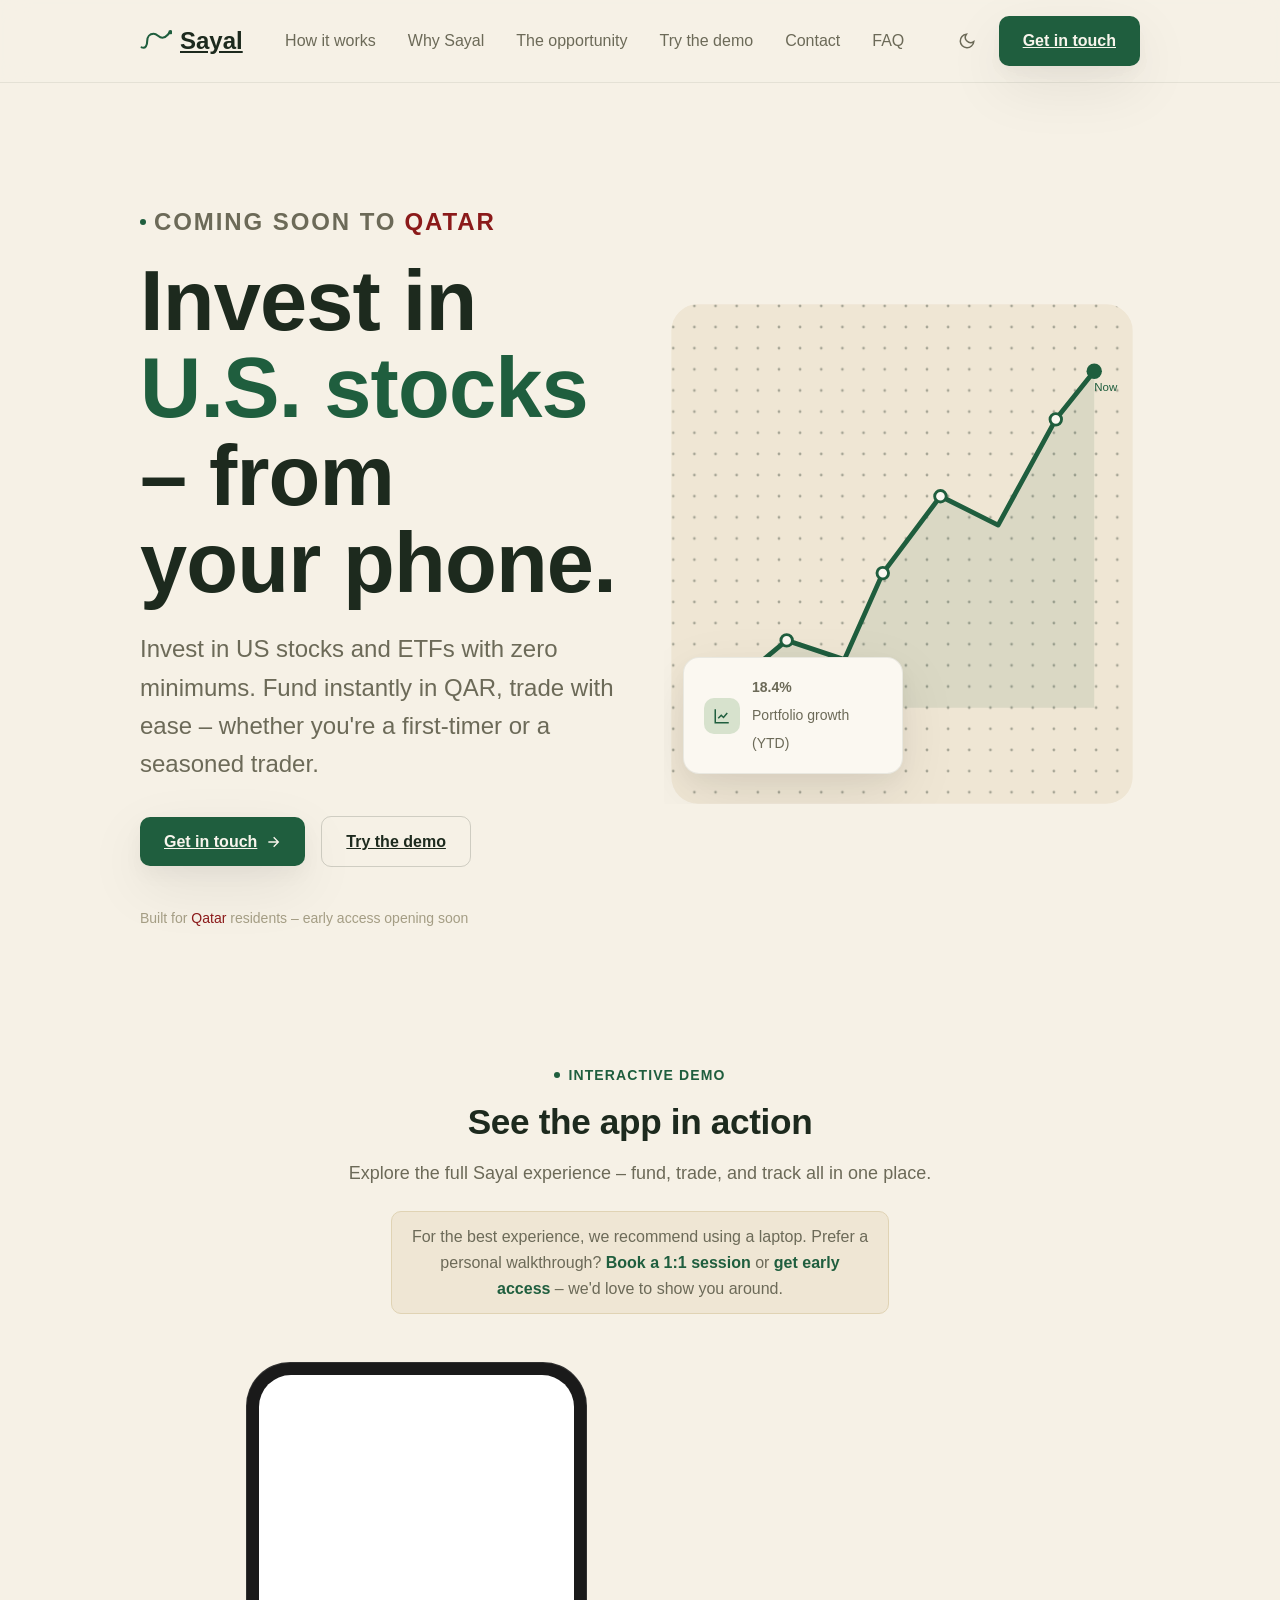
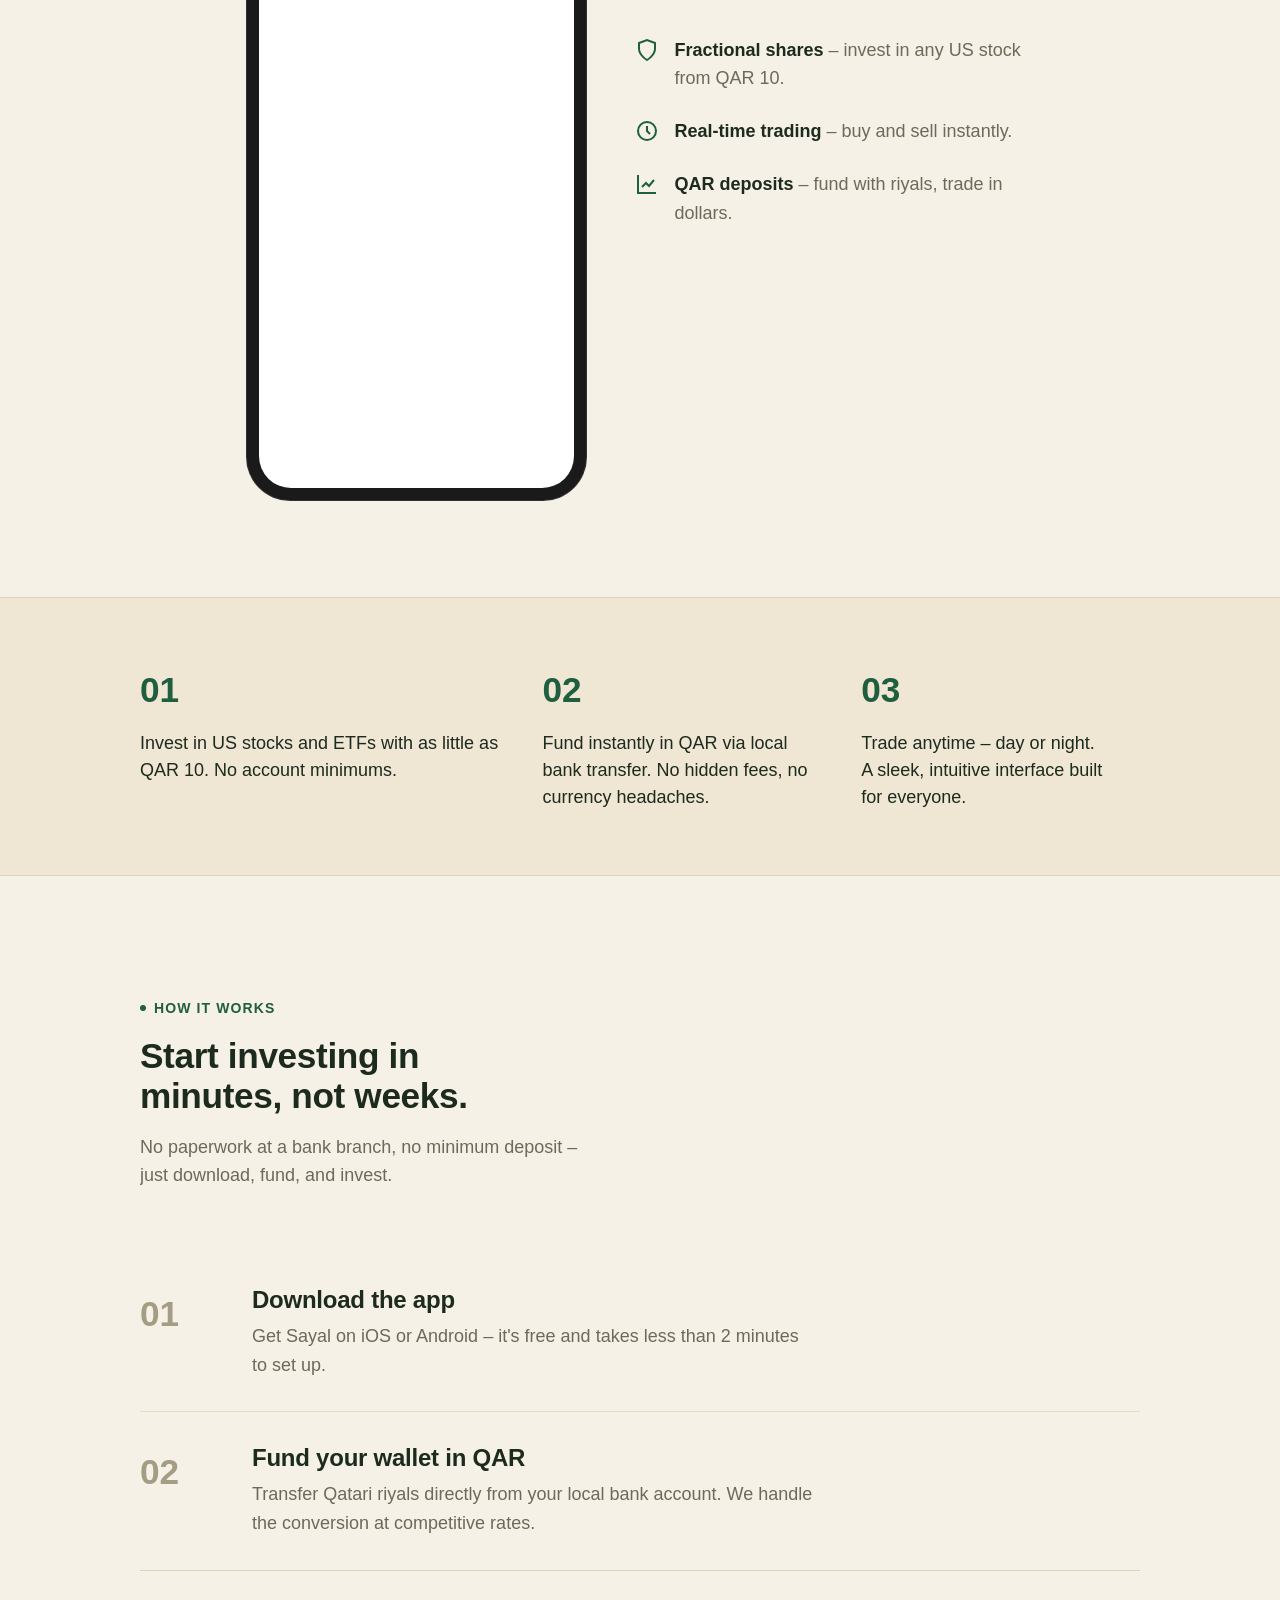
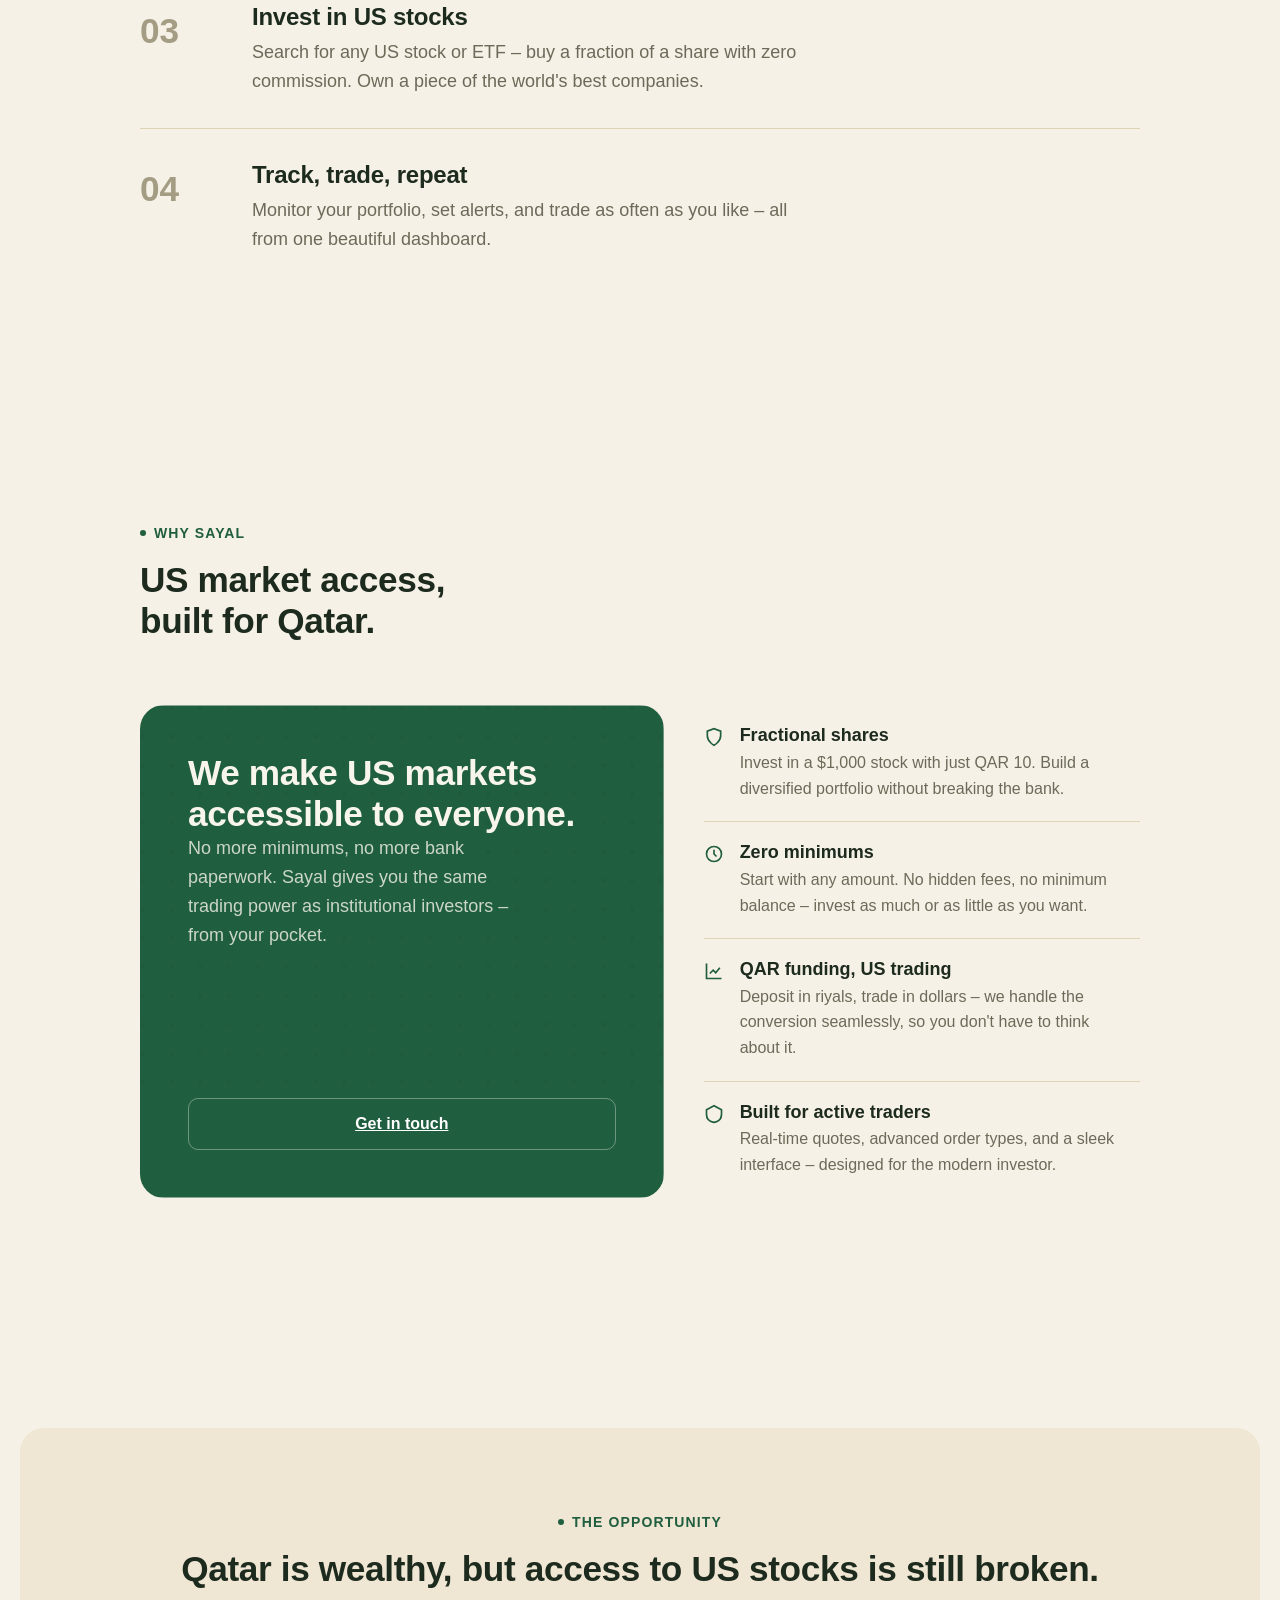
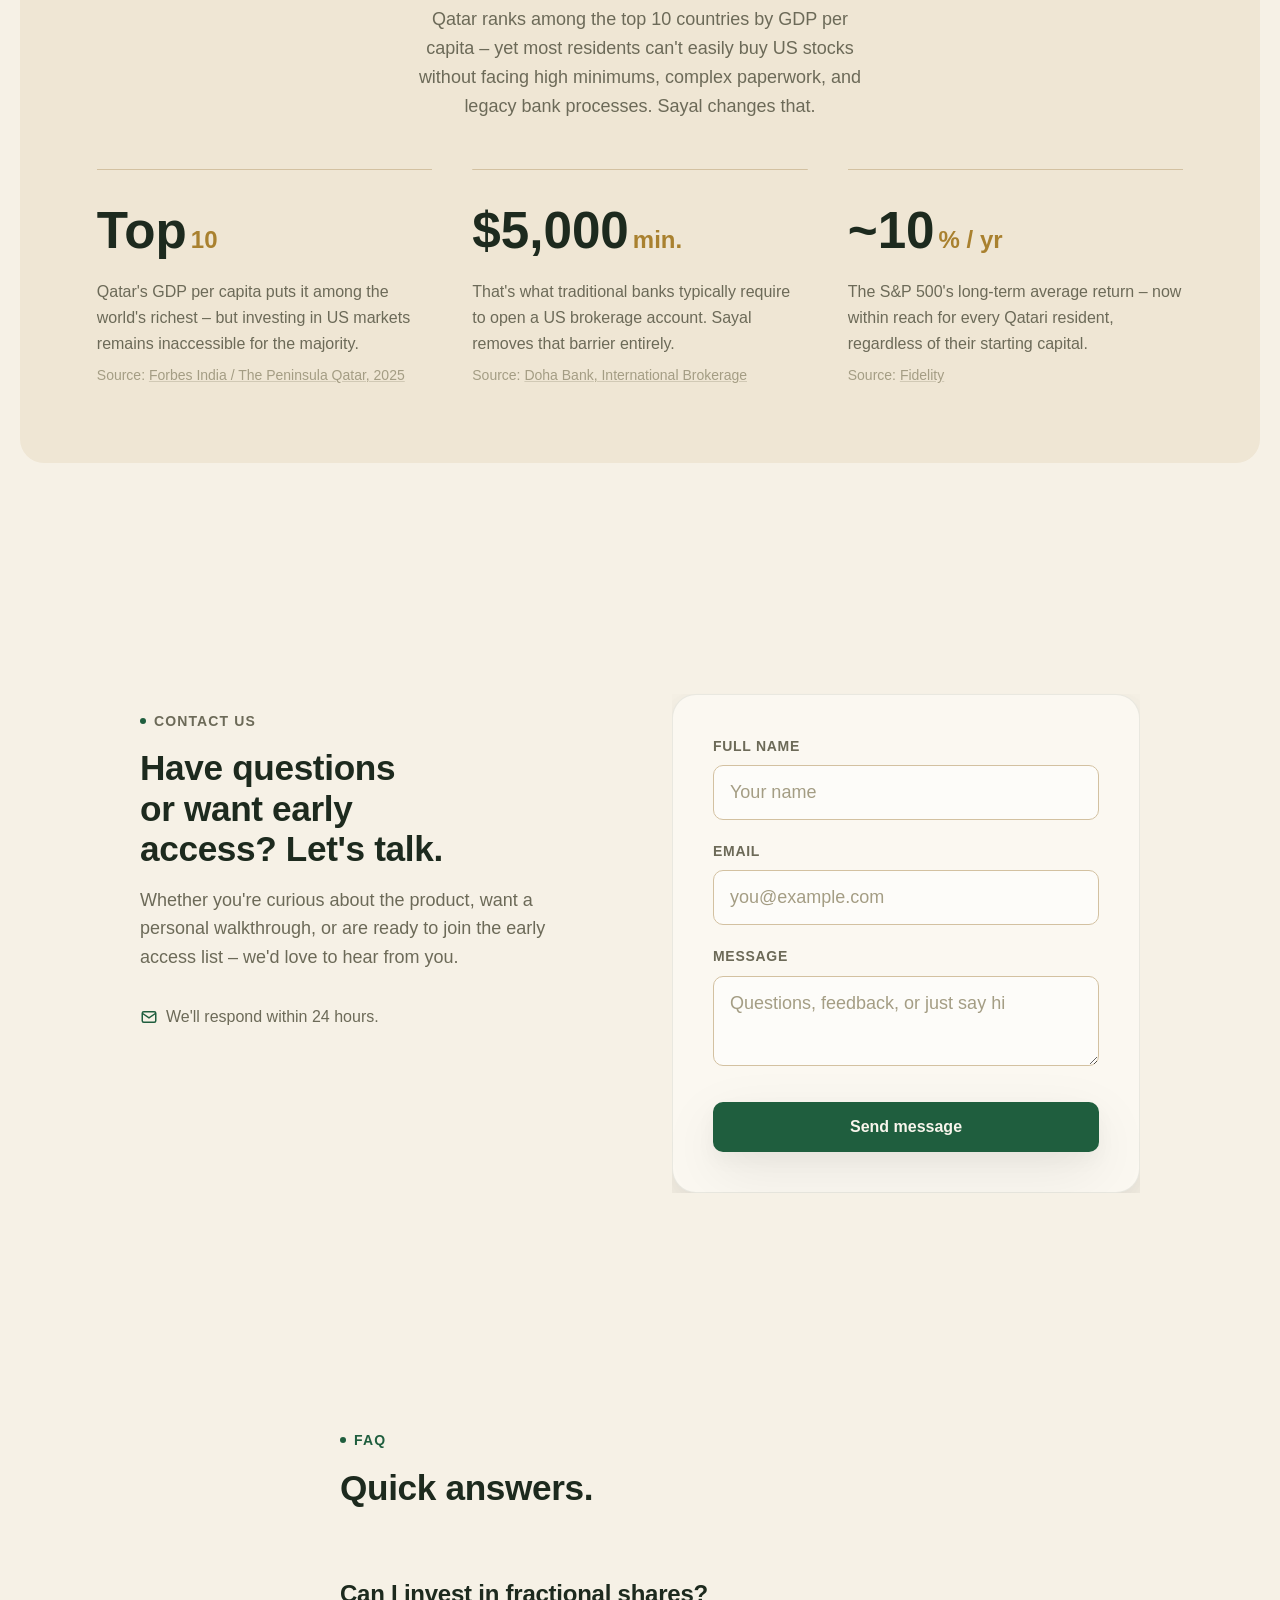
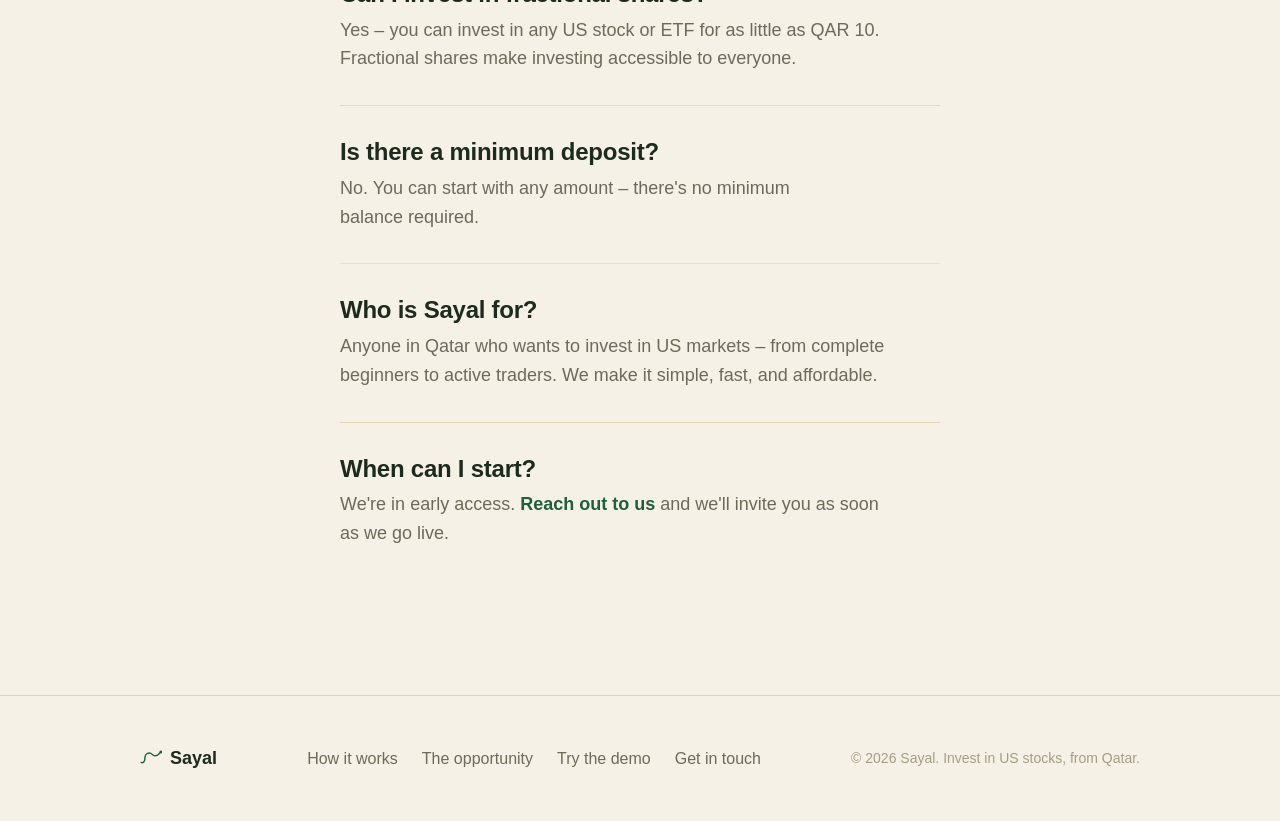
==== commit f32bfb65: "Refactor profit card to include percentage in span" ====
--- a/index.html
+++ b/index.html
@@ -126,16 +126,16 @@
             <text x="440" y="90" font-family="var(--font-body)" font-size="12" fill="var(--color-primary)">Now</text>
           </svg>
 
-          <!-- Profit card with animated counter -->
-          <div class="hero-card">
-            <div class="hero-card-icon">
-              <svg viewBox="0 0 24 24" fill="none" stroke="currentColor" stroke-width="2" aria-hidden="true"><path d="M3 3v18h18M7 15l4-4 3 3 5-6"/></svg>
-            </div>
-            <div>
-              <strong><span id="profit-counter">0.0</span>%</strong>
-              <span>Portfolio growth (YTD)</span>
-            </div>
-          </div>
+          <!-- Profit card with animated counter – now the % is inside the span -->
+<div class="hero-card">
+  <div class="hero-card-icon">
+    <svg viewBox="0 0 24 24" fill="none" stroke="currentColor" stroke-width="2" aria-hidden="true"><path d="M3 3v18h18M7 15l4-4 3 3 5-6"/></svg>
+  </div>
+  <div>
+    <strong><span id="profit-counter">0.0%</span></strong>
+    <span>Portfolio growth (YTD)</span>
+  </div>
+</div>
         </div>
       </div>
     </section>
--- a/style.css
+++ b/style.css
@@ -217,11 +217,6 @@
   margin-top: var(--space-4);
 }
 
-/* Maroon text */
-.maroon {
-  color: var(--color-maroon);
-}
-
 /* ==========================================================================
    Skip Link
    ========================================================================== */
@@ -995,21 +990,6 @@
 }
 
 /* ==========================================================================
-   FAQ Link
-   ========================================================================== */
-
-.faq-link {
-  color: var(--color-primary) !important;
-  font-weight: 600;
-  text-decoration: none;
-  border-bottom: 1px solid transparent;
-  transition: border-color 0.2s;
-}
-.faq-link:hover {
-  border-bottom-color: var(--color-primary);
-}
-
-/* ==========================================================================
    Footer
    ========================================================================== */
 
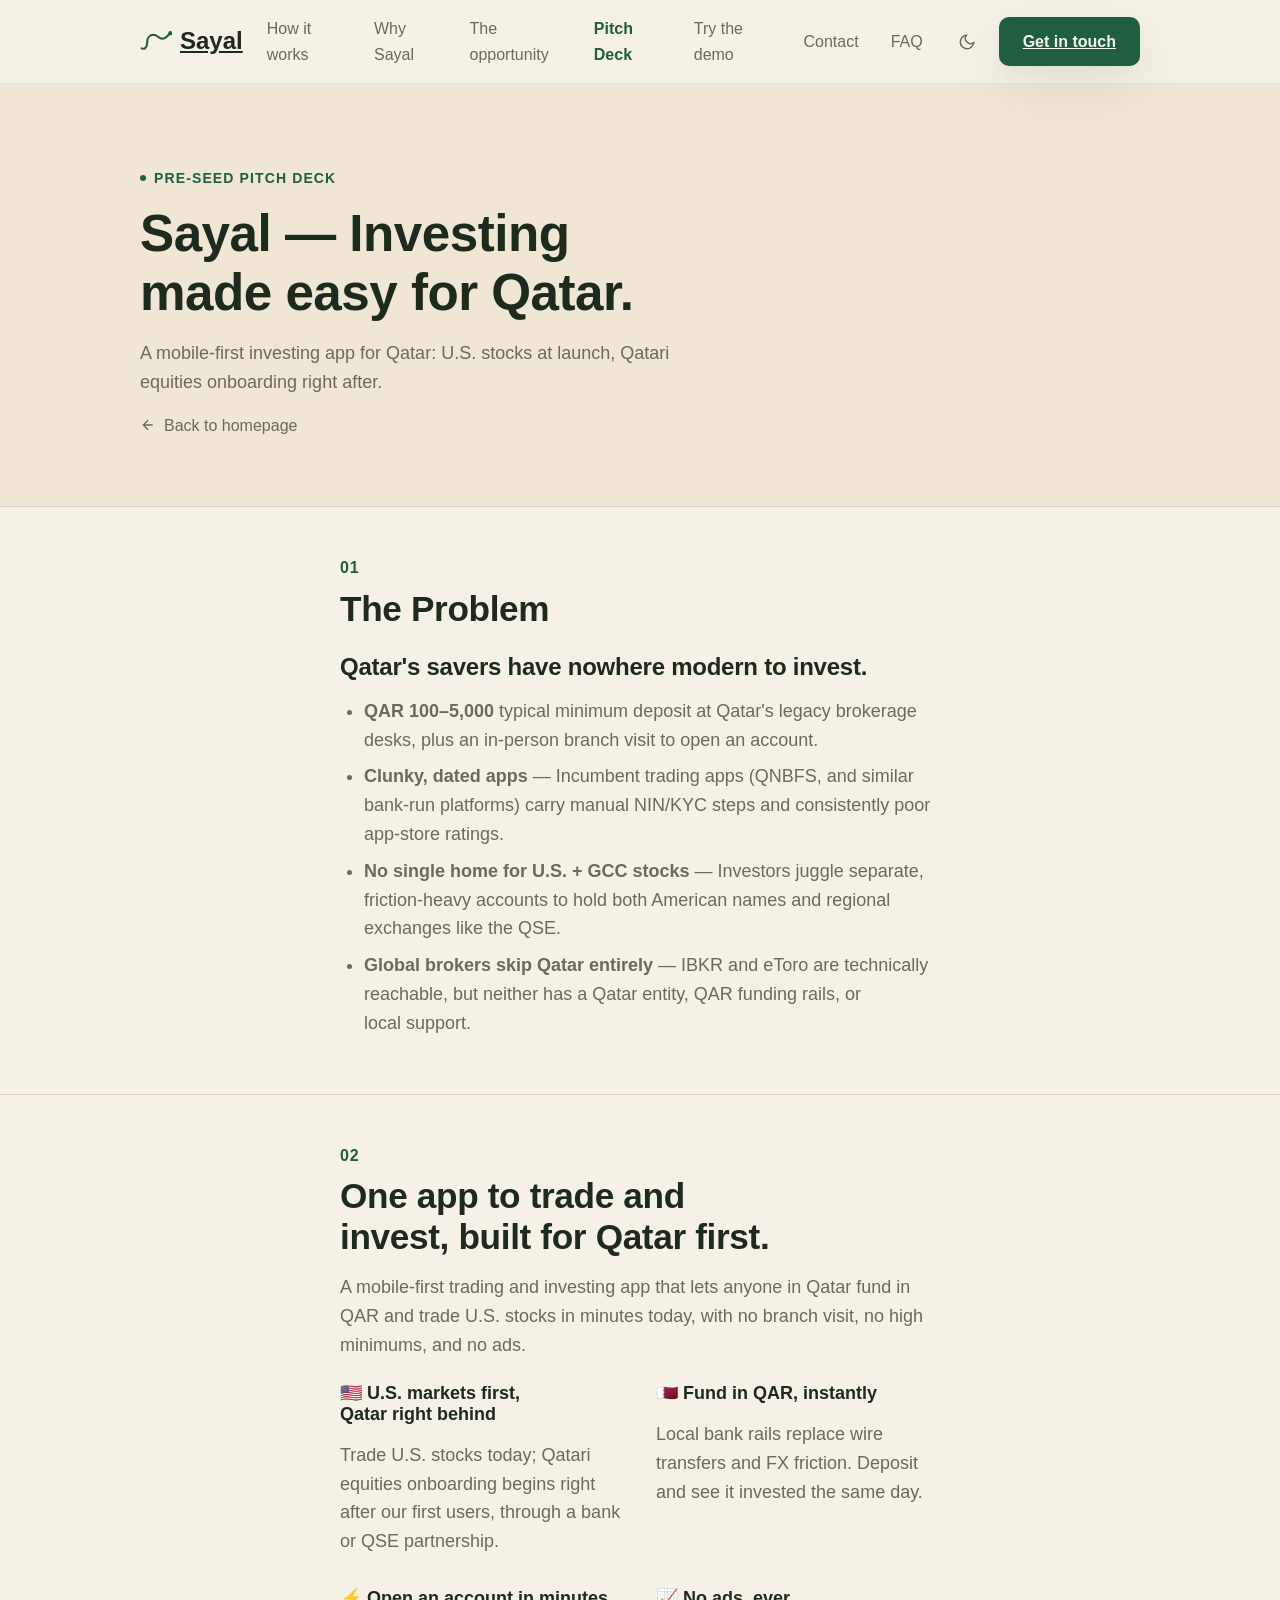
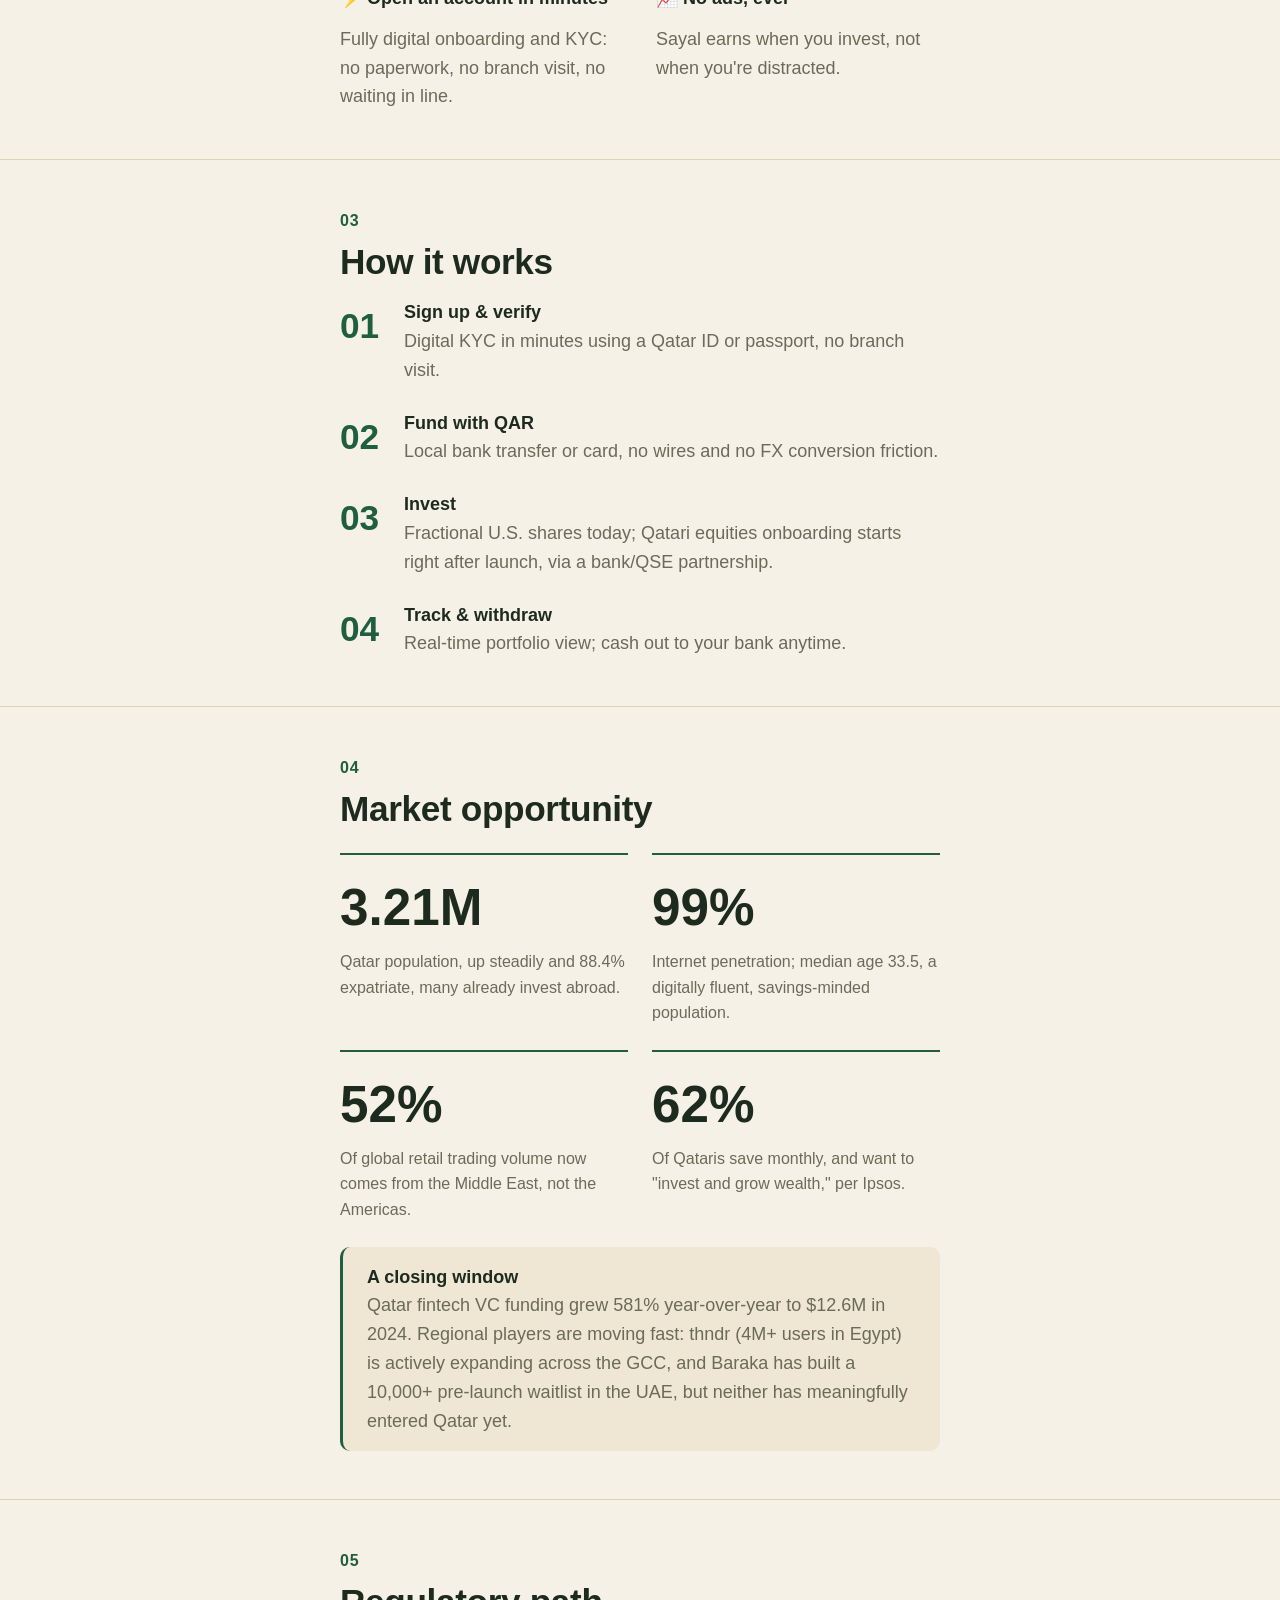
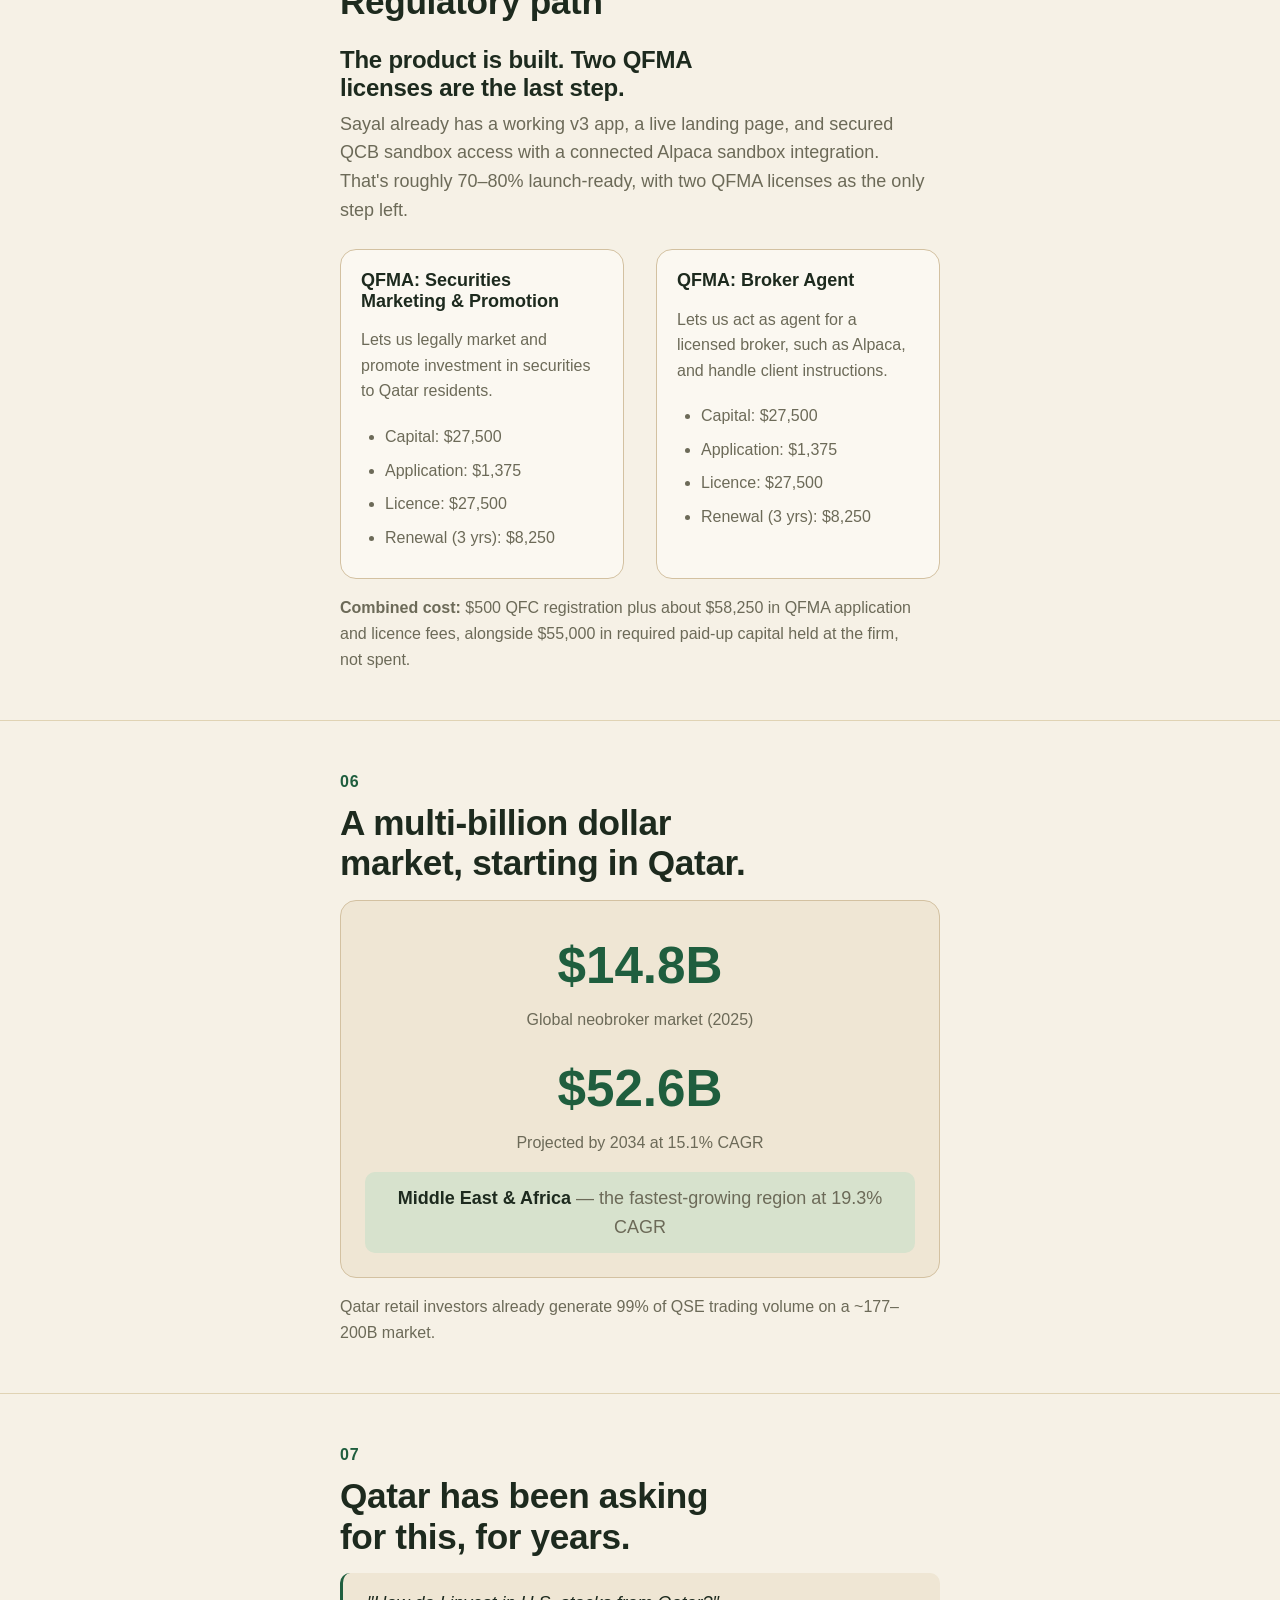
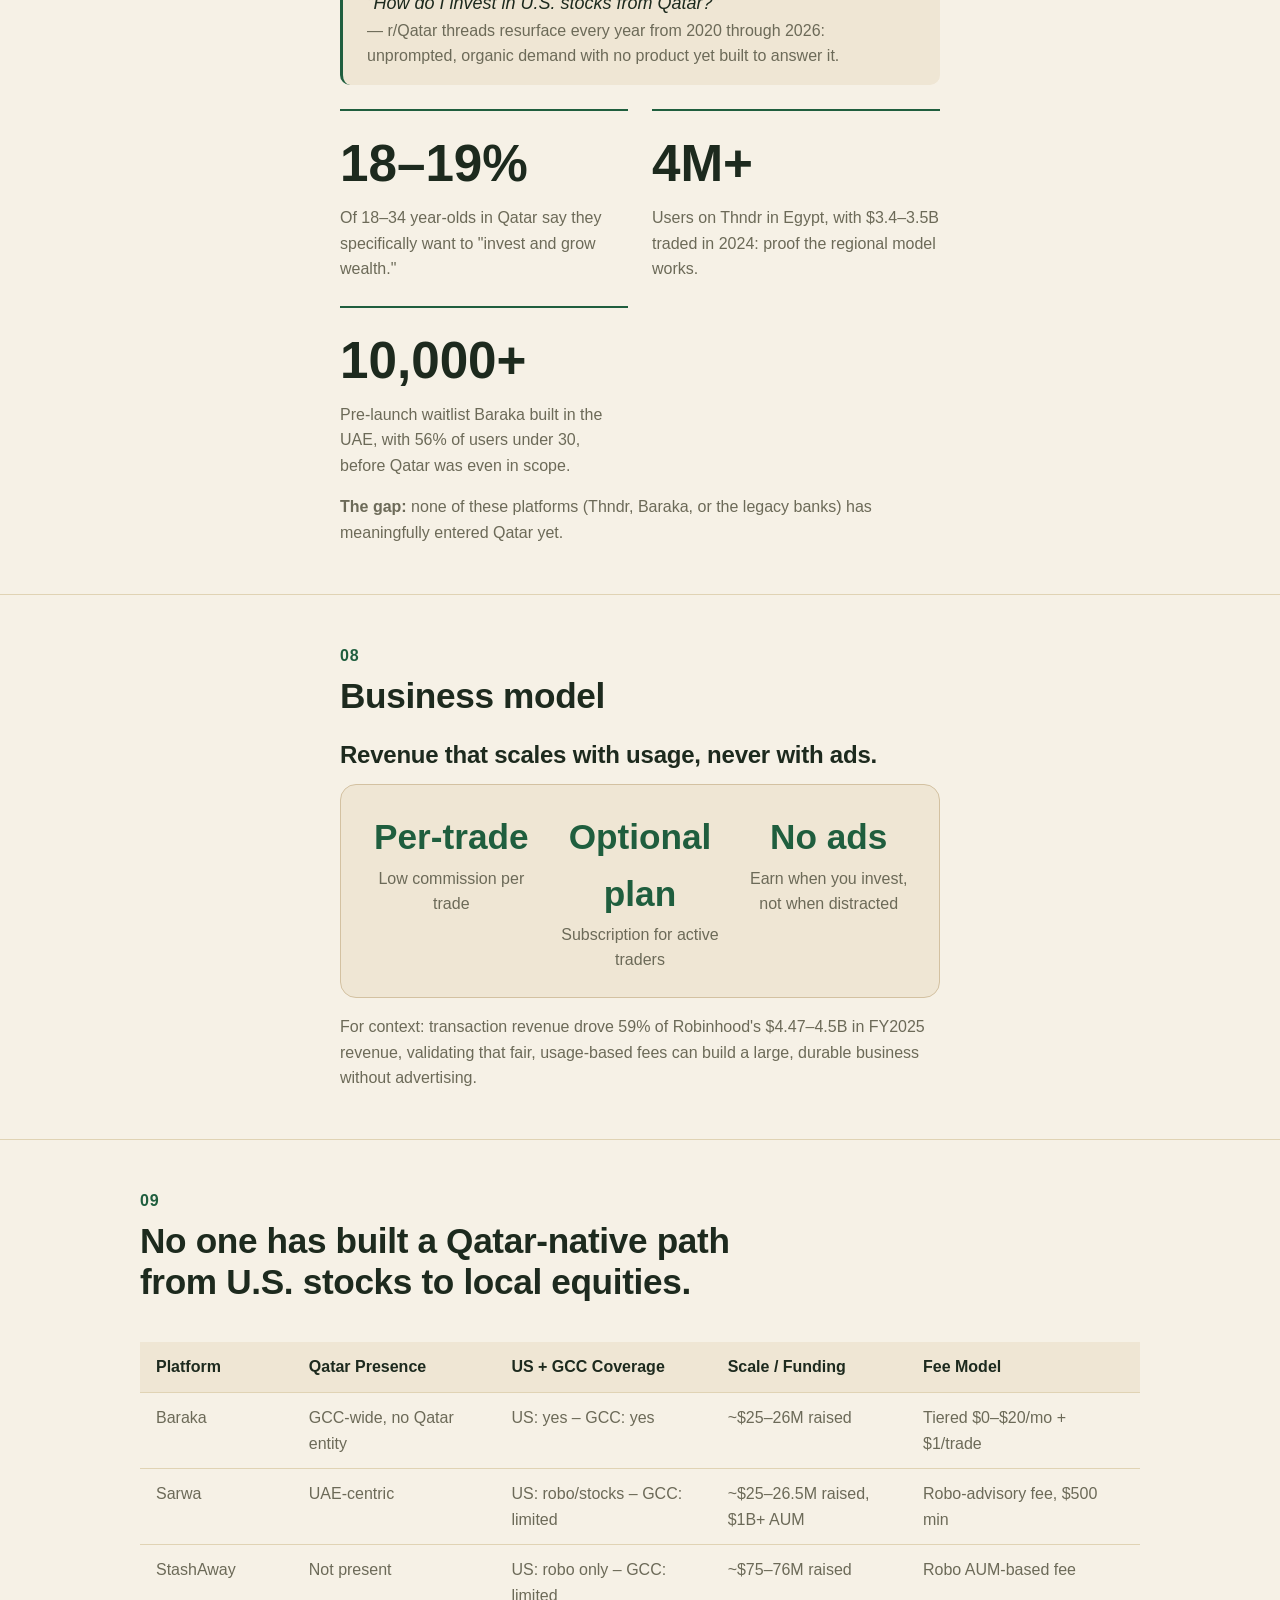
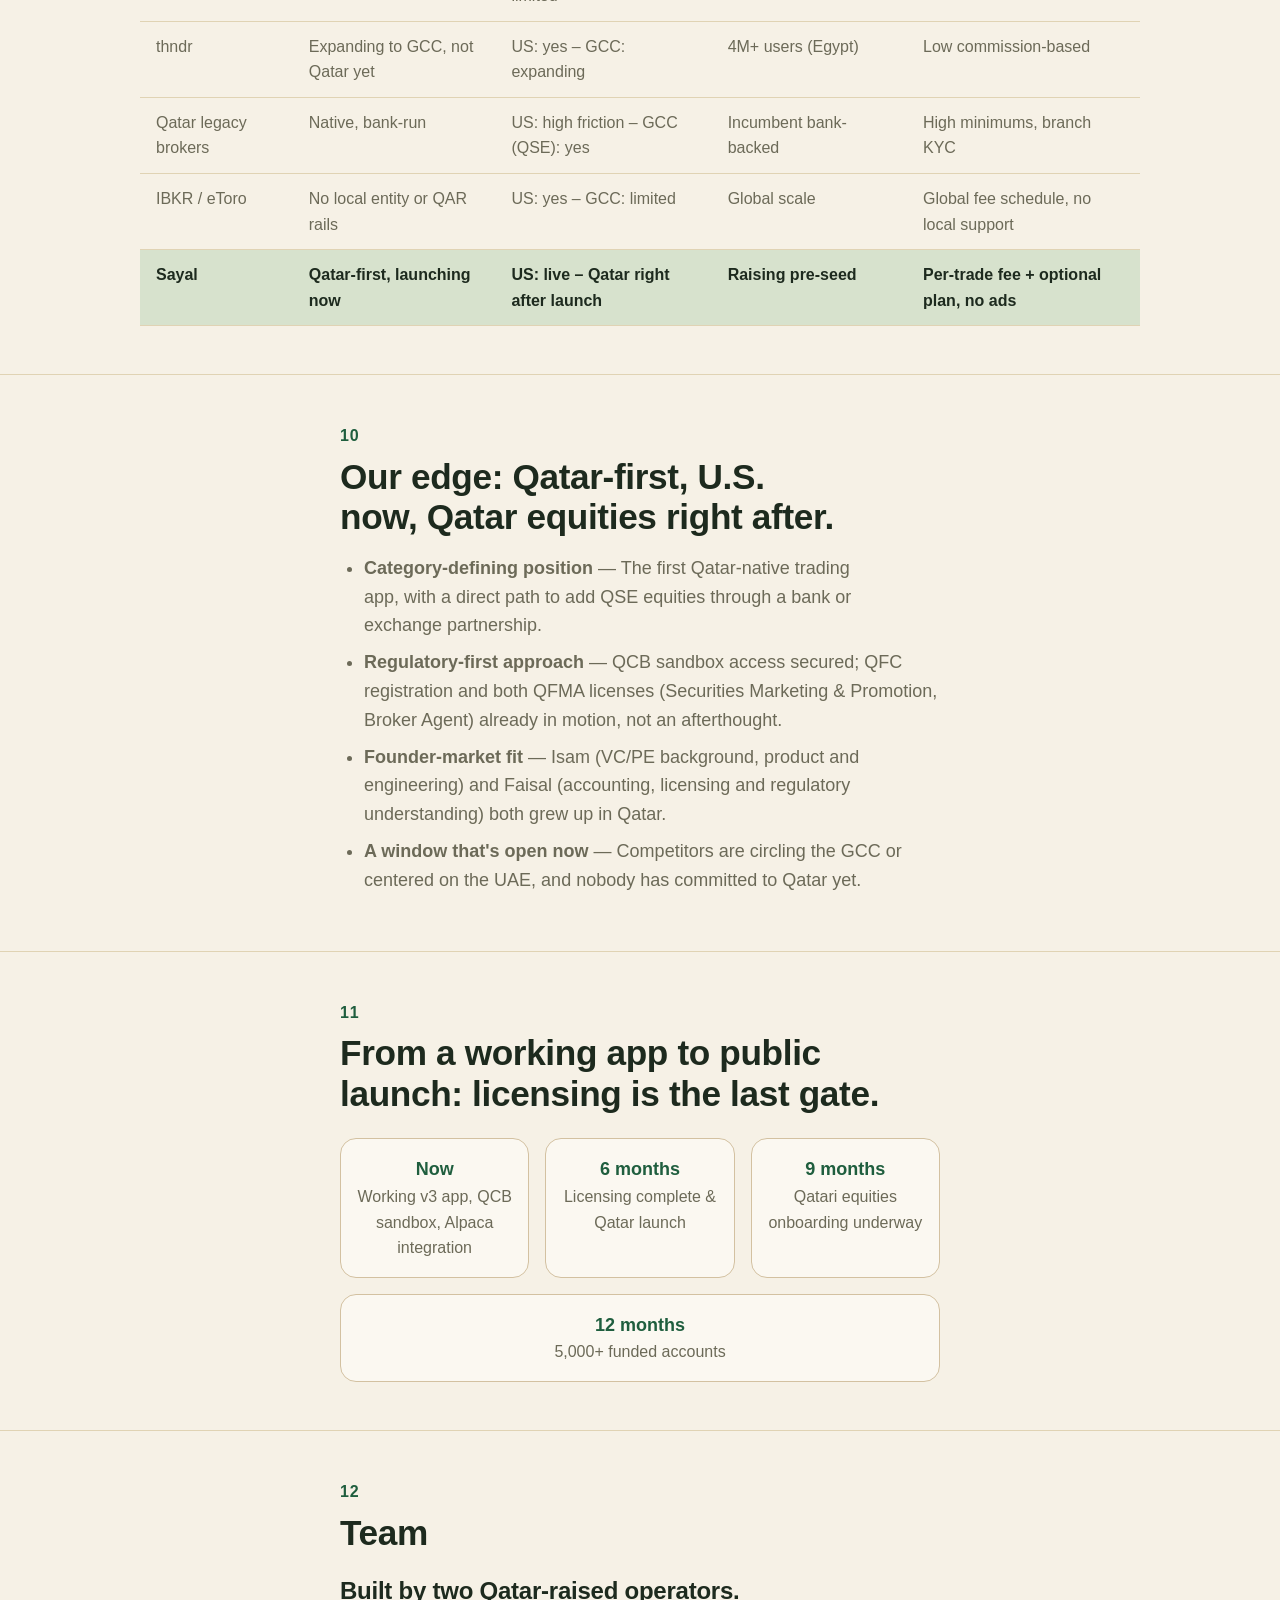
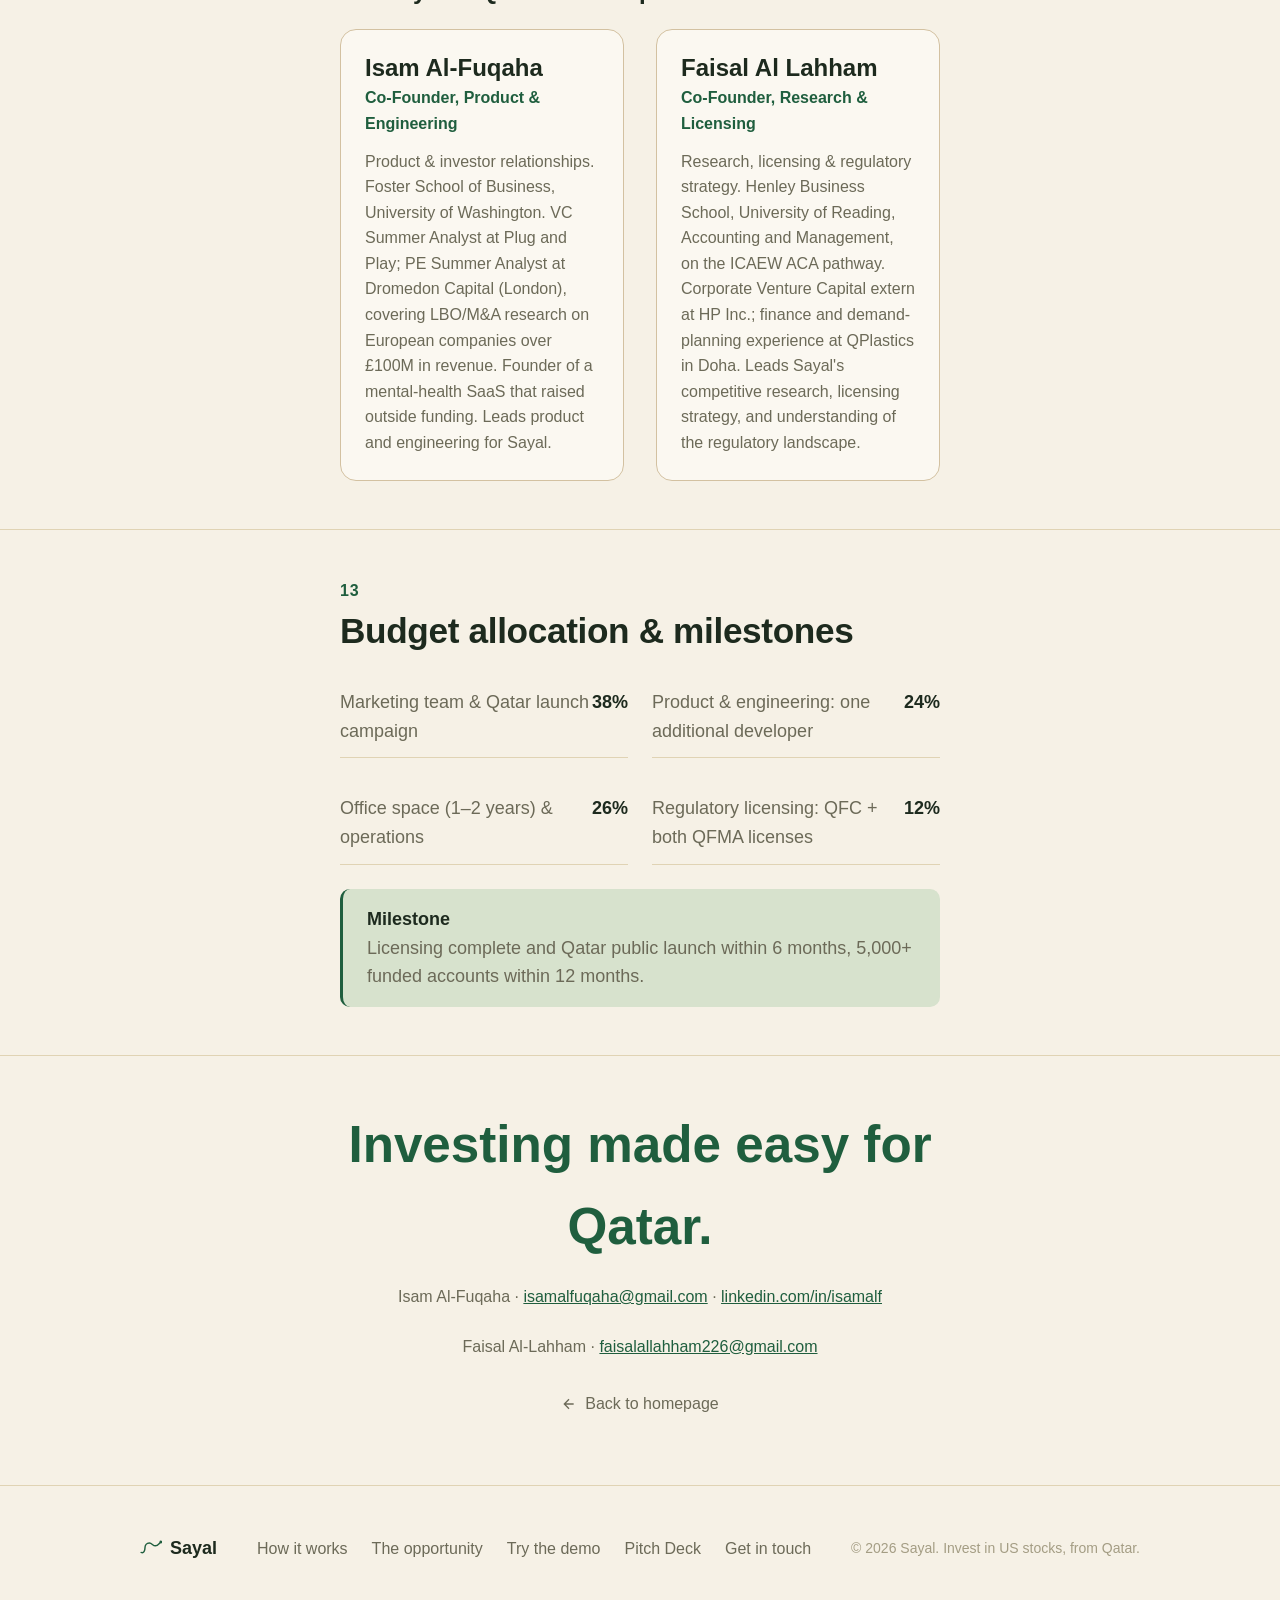
==== commit a1f3143f: "Update fmt.Println message from 'Hello' to 'Goodbye'" ====
--- a/index.html
+++ b/index.html
@@ -1,424 +1,684 @@
 <!doctype html>
 <html lang="en">
 <head>
-  <meta charset="UTF-8" />
-  <meta name="viewport" content="width=device-width, initial-scale=1.0" />
-  <title>Sayal — Invest in U.S. stocks, from Qatar</title>
-  <meta name="description" content="Sayal lets Qatar residents invest in US stocks & ETFs with zero minimums. Fund in QAR, trade with ease." />
-  <meta property="og:title" content="Sayal — Invest in U.S. stocks, from Qatar" />
-  <meta property="og:description" content="Fractional shares, no minimums, QAR funding. Built for everyday investors in Qatar." />
-  <meta property="og:type" content="website" />
-
-  <!-- Google Analytics -->
-  <script async src="https://www.googletagmanager.com/gtag/js?id=G-SFCYG6K8Q2"></script>
-  <script>
-    window.dataLayer = window.dataLayer || [];
-    function gtag(){ dataLayer.push(arguments); }
-    gtag('js', new Date());
-    gtag('config', 'G-SFCYG6K8Q2');
-  </script>
-
-  <link rel="preconnect" href="https://api.fontshare.com" />
-  <link rel="stylesheet" href="https://api.fontshare.com/v2/css?f[]=cabinet-grotesk@800,700,500&f[]=satoshi@400,500,700&display=swap" />
-
-  <link rel="icon" type="image/svg+xml" href="data:image/svg+xml,%3Csvg xmlns='http://www.w3.org/2000/svg' viewBox='0 0 40 28'%3E%3Cpath d='M2 22c5 2 7-3 7-8s3-9 8-9 6 5 11 5 6-4 10-7' stroke='%231F5E3E' stroke-width='3' fill='none' stroke-linecap='round' stroke-linejoin='round'/%3E%3Ccircle cx='38' cy='3' r='3' fill='%231F5E3E'/%3E%3C/svg%3E" />
-
-  <link rel="stylesheet" href="./base.css" />
-  <link rel="stylesheet" href="./style.css" />
+    <meta charset="UTF-8" />
+    <meta name="viewport" content="width=device-width, initial-scale=1.0" />
+    <title>Sayal — Pre‑Seed Pitch Deck</title>
+    <meta name="description" content="Sayal's pre-seed pitch deck – invest in U.S. stocks from Qatar." />
+    <meta property="og:title" content="Sayal — Pre‑Seed Pitch Deck" />
+    <meta property="og:description" content="The complete pre-seed pitch deck for Sayal, the Qatar-first investing app." />
+    <meta property="og:type" content="website" />
+
+    <!-- Google Analytics -->
+    <script async src="https://www.googletagmanager.com/gtag/js?id=G-SFCYG6K8Q2"></script>
+    <script>
+        window.dataLayer = window.dataLayer || [];
+        function gtag() { dataLayer.push(arguments); }
+        gtag('js', new Date());
+        gtag('config', 'G-SFCYG6K8Q2');
+    </script>
+
+    <link rel="preconnect" href="https://api.fontshare.com" />
+    <link rel="stylesheet" href="https://api.fontshare.com/v2/css?f[]=cabinet-grotesk@800,700,500&f[]=satoshi@400,500,700&display=swap" />
+
+    <link rel="icon" type="image/svg+xml" href="data:image/svg+xml,%3Csvg xmlns='http://www.w3.org/2000/svg' viewBox='0 0 40 28'%3E%3Cpath d='M2 22c5 2 7-3 7-8s3-9 8-9 6 5 11 5 6-4 10-7' stroke='%231F5E3E' stroke-width='3' fill='none' stroke-linecap='round' stroke-linejoin='round'/%3E%3Ccircle cx='38' cy='3' r='3' fill='%231F5E3E'/%3E%3C/svg%3E" />
+
+    <link rel="stylesheet" href="./base.css" />
+    <link rel="stylesheet" href="./style.css" />
+
+    <style>
+        /* pitch-deck specific overrides */
+        .pitch-deck-hero {
+            padding-top: clamp(var(--space-12), 6vw, var(--space-20));
+            padding-bottom: var(--space-16);
+            background: var(--color-surface-offset);
+            border-bottom: 1px solid var(--color-divider);
+        }
+        .pitch-deck-hero h1 {
+            font-size: var(--text-2xl);
+            max-width: 20ch;
+        }
+        .pitch-deck-hero .section-lede {
+            max-width: 56ch;
+        }
+
+        .pitch-slide {
+            padding-block: var(--space-12);
+            border-bottom: 1px solid var(--color-divider);
+        }
+        .pitch-slide:last-of-type {
+            border-bottom: none;
+        }
+        .pitch-slide .slide-number {
+            font-family: var(--font-display);
+            font-size: var(--text-sm);
+            font-weight: 600;
+            color: var(--color-primary);
+            letter-spacing: 0.05em;
+            margin-bottom: var(--space-2);
+        }
+        .pitch-slide h2 {
+            font-size: var(--text-xl);
+            font-weight: 700;
+            margin-bottom: var(--space-4);
+        }
+        .pitch-slide h3 {
+            font-size: var(--text-lg);
+            font-weight: 600;
+            margin-top: var(--space-6);
+            margin-bottom: var(--space-2);
+        }
+        .pitch-slide h4 {
+            font-family: var(--font-body);
+            font-size: var(--text-base);
+            font-weight: 700;
+            margin-bottom: var(--space-1);
+        }
+        .pitch-slide p,
+        .pitch-slide li {
+            color: var(--color-text-muted);
+            max-width: 68ch;
+        }
+        .pitch-slide ul,
+        .pitch-slide ol {
+            padding-left: var(--space-6);
+            margin-top: var(--space-2);
+        }
+        .pitch-slide li {
+            margin-bottom: var(--space-2);
+        }
+        .pitch-slide .stat-grid {
+            display: grid;
+            grid-template-columns: repeat(auto-fit, minmax(200px, 1fr));
+            gap: var(--space-6);
+            margin-top: var(--space-6);
+        }
+        .pitch-slide .stat-grid .stat-item {
+            border-top: 2px solid var(--color-primary);
+            padding-top: var(--space-3);
+        }
+        .pitch-slide .stat-grid .stat-item .number {
+            font-family: var(--font-display);
+            font-size: var(--text-2xl);
+            font-weight: 700;
+            color: var(--color-text);
+        }
+        .pitch-slide .stat-grid .stat-item .label {
+            font-size: var(--text-sm);
+            color: var(--color-text-muted);
+        }
+
+        .pitch-slide .two-col {
+            display: grid;
+            grid-template-columns: 1fr 1fr;
+            gap: var(--space-8);
+            margin-top: var(--space-6);
+        }
+        .pitch-slide .two-col .col {
+            display: flex;
+            flex-direction: column;
+            gap: var(--space-3);
+        }
+
+        .pitch-slide .team-grid {
+            display: grid;
+            grid-template-columns: 1fr 1fr;
+            gap: var(--space-8);
+            margin-top: var(--space-6);
+        }
+        .pitch-slide .team-card {
+            background: var(--color-surface);
+            border: 1px solid var(--color-border);
+            border-radius: var(--radius-lg);
+            padding: var(--space-6);
+        }
+        .pitch-slide .team-card h4 {
+            font-size: var(--text-lg);
+            margin-bottom: var(--space-1);
+        }
+        .pitch-slide .team-card .role {
+            font-size: var(--text-sm);
+            font-weight: 600;
+            color: var(--color-primary);
+            margin-bottom: var(--space-3);
+        }
+        .pitch-slide .team-card p {
+            font-size: var(--text-sm);
+            color: var(--color-text-muted);
+        }
+
+        .pitch-slide .competition-table {
+            width: 100%;
+            border-collapse: collapse;
+            font-size: var(--text-sm);
+            margin-top: var(--space-6);
+        }
+        .pitch-slide .competition-table th,
+        .pitch-slide .competition-table td {
+            padding: var(--space-3) var(--space-4);
+            border-bottom: 1px solid var(--color-divider);
+            text-align: left;
+            vertical-align: top;
+        }
+        .pitch-slide .competition-table th {
+            font-weight: 600;
+            color: var(--color-text);
+            background: var(--color-surface-offset);
+        }
+        .pitch-slide .competition-table td {
+            color: var(--color-text-muted);
+        }
+        .pitch-slide .competition-table .highlight-row td {
+            background: var(--color-primary-highlight);
+            color: var(--color-text);
+            font-weight: 600;
+        }
+        .pitch-slide .competition-table .highlight-row td a {
+            color: var(--color-primary);
+            font-weight: 700;
+        }
+
+        .pitch-slide .chip {
+            display: inline-block;
+            background: var(--color-primary-highlight);
+            color: var(--color-primary);
+            font-size: var(--text-xs);
+            font-weight: 600;
+            padding: var(--space-1) var(--space-3);
+            border-radius: var(--radius-full);
+            margin-right: var(--space-2);
+        }
+
+        .pitch-slide .budget-grid {
+            display: grid;
+            grid-template-columns: 1fr 1fr;
+            gap: var(--space-6);
+            margin-top: var(--space-6);
+        }
+        .pitch-slide .budget-item {
+            display: flex;
+            justify-content: space-between;
+            padding: var(--space-3) 0;
+            border-bottom: 1px solid var(--color-divider);
+        }
+        .pitch-slide .budget-item .label {
+            color: var(--color-text-muted);
+        }
+        .pitch-slide .budget-item .value {
+            font-weight: 600;
+            color: var(--color-text);
+        }
+
+        .back-link {
+            display: inline-flex;
+            align-items: center;
+            gap: var(--space-2);
+            font-size: var(--text-sm);
+            color: var(--color-text-muted);
+            text-decoration: none;
+            margin-top: var(--space-4);
+        }
+        .back-link:hover {
+            color: var(--color-text);
+        }
+        .back-link svg {
+            width: 16px;
+            height: 16px;
+        }
+
+        @media (max-width: 768px) {
+            .pitch-slide .two-col {
+                grid-template-columns: 1fr;
+                gap: var(--space-4);
+            }
+            .pitch-slide .team-grid {
+                grid-template-columns: 1fr;
+            }
+            .pitch-slide .budget-grid {
+                grid-template-columns: 1fr;
+            }
+            .pitch-slide .competition-table {
+                font-size: var(--text-xs);
+            }
+            .pitch-slide .competition-table th,
+            .pitch-slide .competition-table td {
+                padding: var(--space-2) var(--space-2);
+            }
+            .pitch-slide .stat-grid {
+                grid-template-columns: 1fr;
+            }
+        }
+        @media (max-width: 480px) {
+            .pitch-slide .competition-table {
+                display: block;
+                overflow-x: auto;
+                white-space: nowrap;
+            }
+        }
+    </style>
 </head>
 <body>
-  <a href="#main" class="skip-link">Skip to content</a>
-
-  <!-- Icon sprite defs (patterns) -->
-  <svg width="0" height="0" style="position:absolute">
-    <defs>
-      <pattern id="dot-grid" width="22" height="22" patternUnits="userSpaceOnUse">
-        <circle cx="2" cy="2" r="1.4" fill="currentColor" opacity="0.35" />
-      </pattern>
-    </defs>
-  </svg>
-
-  <header class="site-header" data-header>
-    <nav class="nav container" aria-label="Primary">
-      <a href="#main" class="logo" aria-label="Sayal home">
-        <svg viewBox="0 0 40 28" fill="none" aria-hidden="true">
-          <path d="M2 22c5 2 7-3 7-8s3-9 8-9 6 5 11 5 6-4 10-7" stroke="currentColor" stroke-width="2.6" stroke-linecap="round" stroke-linejoin="round" />
-          <circle cx="38" cy="3" r="2.6" fill="currentColor" />
-        </svg>
-        Sayal
-      </a>
-
-      <div class="nav-links">
-        <a href="#how-it-works">How it works</a>
-        <a href="#why-sayal">Why Sayal</a>
-        <a href="#opportunity">The opportunity</a>
-        <a href="#demo">Try the demo</a>
-        <a href="#contact">Contact</a>
-        <a href="#faq">FAQ</a>
-      </div>
-
-      <div class="nav-actions">
-        <button class="theme-toggle" data-theme-toggle aria-label="Switch to dark mode">
-          <svg viewBox="0 0 24 24" fill="none" stroke="currentColor" stroke-width="2" aria-hidden="true"><path d="M21 12.79A9 9 0 1 1 11.21 3 7 7 0 0 0 21 12.79z"/></svg>
-        </button>
-        <a href="#contact" class="btn btn-primary">Get in touch</a>
-        <button class="nav-toggle" data-menu-toggle aria-label="Open menu" aria-expanded="false">
-          <svg viewBox="0 0 24 24" fill="none" stroke="currentColor" stroke-width="2" aria-hidden="true"><line x1="4" y1="7" x2="20" y2="7"/><line x1="4" y1="12" x2="20" y2="12"/><line x1="4" y1="17" x2="20" y2="17"/></svg>
-        </button>
-      </div>
-    </nav>
-  </header>
-  <div class="mobile-menu" data-mobile-menu>
-    <a href="#how-it-works" data-menu-link>How it works</a>
-    <a href="#why-sayal" data-menu-link>Why Sayal</a>
-    <a href="#opportunity" data-menu-link>The opportunity</a>
-    <a href="#demo" data-menu-link>Try the demo</a>
-    <a href="#contact" data-menu-link>Contact</a>
-    <a href="#faq" data-menu-link>FAQ</a>
-    <a href="#contact" class="btn btn-primary" data-menu-link>Get in touch</a>
-  </div>
-
-  <main id="main">
-    <!-- ================= HERO ================= -->
-    <section class="hero">
-      <div class="container hero-grid">
-        <div class="hero-copy">
-          <p class="eyebrow">Coming soon to <span style="color:#8B1A1A;">Qatar</span></p>
-          <h1>Invest in <em>U.S. stocks</em> – from your phone.</h1>
-          <p>
-            Invest in US stocks and ETFs with zero minimums. Fund instantly in QAR, trade with ease – whether you're a first‑timer or a seasoned trader.
-          </p>
-          <div class="hero-actions">
-            <a href="#contact" class="btn btn-primary">
-              Get in touch
-              <svg viewBox="0 0 24 24" fill="none" stroke="currentColor" stroke-width="2" aria-hidden="true"><path d="M5 12h14M13 5l7 7-7 7"/></svg>
+    <a href="#main" class="skip-link">Skip to content</a>
+
+    <!-- Icon sprite defs -->
+    <svg width="0" height="0" style="position:absolute">
+        <defs>
+            <pattern id="dot-grid" width="22" height="22" patternUnits="userSpaceOnUse">
+                <circle cx="2" cy="2" r="1.4" fill="currentColor" opacity="0.35" />
+            </pattern>
+        </defs>
+    </svg>
+
+    <!-- ================= HEADER ================= -->
+    <header class="site-header" data-header>
+        <nav class="nav container" aria-label="Primary">
+            <a href="./index.html" class="logo" aria-label="Sayal home">
+                <svg viewBox="0 0 40 28" fill="none" aria-hidden="true">
+                    <path d="M2 22c5 2 7-3 7-8s3-9 8-9 6 5 11 5 6-4 10-7" stroke="currentColor" stroke-width="2.6" stroke-linecap="round" stroke-linejoin="round" />
+                    <circle cx="38" cy="3" r="2.6" fill="currentColor" />
+                </svg>
+                Sayal
             </a>
-            <a href="#demo" class="btn btn-secondary">Try the demo</a>
-          </div>
-          <div class="hero-trust">
-            <span>Built for <span style="color:#8B1A1A;">Qatar</span> residents – early access opening soon</span>
-          </div>
+
+            <div class="nav-links">
+                <a href="./index.html#how-it-works">How it works</a>
+                <a href="./index.html#why-sayal">Why Sayal</a>
+                <a href="./index.html#opportunity">The opportunity</a>
+                <a href="./pitch-deck.html" aria-current="page" style="color:var(--color-primary);font-weight:600;">Pitch Deck</a>
+                <a href="./index.html#demo">Try the demo</a>
+                <a href="./index.html#contact">Contact</a>
+                <a href="./index.html#faq">FAQ</a>
+            </div>
+
+            <div class="nav-actions">
+                <button class="theme-toggle" data-theme-toggle aria-label="Switch to dark mode">
+                    <svg viewBox="0 0 24 24" fill="none" stroke="currentColor" stroke-width="2" aria-hidden="true"><path d="M21 12.79A9 9 0 1 1 11.21 3 7 7 0 0 0 21 12.79z"/></svg>
+                </button>
+                <a href="./index.html#contact" class="btn btn-primary">Get in touch</a>
+                <button class="nav-toggle" data-menu-toggle aria-label="Open menu" aria-expanded="false">
+                    <svg viewBox="0 0 24 24" fill="none" stroke="currentColor" stroke-width="2" aria-hidden="true"><line x1="4" y1="7" x2="20" y2="7"/><line x1="4" y1="12" x2="20" y2="12"/><line x1="4" y1="17" x2="20" y2="17"/></svg>
+                </button>
+            </div>
+        </nav>
+    </header>
+
+    <div class="mobile-menu" data-mobile-menu>
+        <a href="./index.html#how-it-works" data-menu-link>How it works</a>
+        <a href="./index.html#why-sayal" data-menu-link>Why Sayal</a>
+        <a href="./index.html#opportunity" data-menu-link>The opportunity</a>
+        <a href="./pitch-deck.html" data-menu-link style="color:var(--color-primary);font-weight:600;">Pitch Deck</a>
+        <a href="./index.html#demo" data-menu-link>Try the demo</a>
+        <a href="./index.html#contact" data-menu-link>Contact</a>
+        <a href="./index.html#faq" data-menu-link>FAQ</a>
+        <a href="./index.html#contact" class="btn btn-primary" data-menu-link>Get in touch</a>
+    </div>
+
+    <!-- ================= MAIN ================= -->
+    <main id="main">
+
+        <!-- ===== HERO ===== -->
+        <section class="pitch-deck-hero">
+            <div class="container">
+                <p class="eyebrow">Pre‑Seed Pitch Deck</p>
+                <h1>Sayal — Investing made easy for Qatar.</h1>
+                <p class="section-lede">A mobile-first investing app for Qatar: U.S. stocks at launch, Qatari equities onboarding right after.</p>
+                <a href="./index.html" class="back-link">
+                    <svg viewBox="0 0 24 24" fill="none" stroke="currentColor" stroke-width="2"><path d="M19 12H5M12 19l-7-7 7-7"/></svg>
+                    Back to homepage
+                </a>
+            </div>
+        </section>
+
+        <!-- ===== SLIDE 1: THE PROBLEM ===== -->
+        <section class="pitch-slide">
+            <div class="container container--narrow">
+                <p class="slide-number">01</p>
+                <h2>The Problem</h2>
+                <h3 style="font-size:var(--text-lg);font-weight:700;margin-bottom:var(--space-4);">Qatar's savers have nowhere modern to invest.</h3>
+                <ul>
+                    <li><strong>QAR 100–5,000</strong> typical minimum deposit at Qatar's legacy brokerage desks, plus an in-person branch visit to open an account.</li>
+                    <li><strong>Clunky, dated apps</strong> — Incumbent trading apps (QNBFS, and similar bank-run platforms) carry manual NIN/KYC steps and consistently poor app-store ratings.</li>
+                    <li><strong>No single home for U.S. + GCC stocks</strong> — Investors juggle separate, friction-heavy accounts to hold both American names and regional exchanges like the QSE.</li>
+                    <li><strong>Global brokers skip Qatar entirely</strong> — IBKR and eToro are technically reachable, but neither has a Qatar entity, QAR funding rails, or local support.</li>
+                </ul>
+            </div>
+        </section>
+
+        <!-- ===== SLIDE 2: THE SOLUTION ===== -->
+        <section class="pitch-slide">
+            <div class="container container--narrow">
+                <p class="slide-number">02</p>
+                <h2>One app to trade and invest, built for Qatar first.</h2>
+                <p>A mobile-first trading and investing app that lets anyone in Qatar fund in QAR and trade U.S. stocks in minutes today, with no branch visit, no high minimums, and no ads.</p>
+                <div class="two-col" style="margin-top:var(--space-6);">
+                    <div class="col">
+                        <h4>🇺🇸 U.S. markets first, Qatar right behind</h4>
+                        <p>Trade U.S. stocks today; Qatari equities onboarding begins right after our first users, through a bank or QSE partnership.</p>
+                    </div>
+                    <div class="col">
+                        <h4>🇶🇦 Fund in QAR, instantly</h4>
+                        <p>Local bank rails replace wire transfers and FX friction. Deposit and see it invested the same day.</p>
+                    </div>
+                    <div class="col">
+                        <h4>⚡ Open an account in minutes</h4>
+                        <p>Fully digital onboarding and KYC: no paperwork, no branch visit, no waiting in line.</p>
+                    </div>
+                    <div class="col">
+                        <h4>📈 No ads, ever</h4>
+                        <p>Sayal earns when you invest, not when you're distracted.</p>
+                    </div>
+                </div>
+            </div>
+        </section>
+
+        <!-- ===== SLIDE 3: HOW IT WORKS ===== -->
+        <section class="pitch-slide">
+            <div class="container container--narrow">
+                <p class="slide-number">03</p>
+                <h2>How it works</h2>
+                <div style="display:flex;flex-direction:column;gap:var(--space-6);margin-top:var(--space-4);">
+                    <div style="display:grid;grid-template-columns:48px 1fr;gap:var(--space-4);align-items:start;">
+                        <span style="font-family:var(--font-display);font-size:var(--text-xl);font-weight:700;color:var(--color-primary);">01</span>
+                        <div><strong>Sign up &amp; verify</strong><br><span style="color:var(--color-text-muted);">Digital KYC in minutes using a Qatar ID or passport, no branch visit.</span></div>
+                    </div>
+                    <div style="display:grid;grid-template-columns:48px 1fr;gap:var(--space-4);align-items:start;">
+                        <span style="font-family:var(--font-display);font-size:var(--text-xl);font-weight:700;color:var(--color-primary);">02</span>
+                        <div><strong>Fund with QAR</strong><br><span style="color:var(--color-text-muted);">Local bank transfer or card, no wires and no FX conversion friction.</span></div>
+                    </div>
+                    <div style="display:grid;grid-template-columns:48px 1fr;gap:var(--space-4);align-items:start;">
+                        <span style="font-family:var(--font-display);font-size:var(--text-xl);font-weight:700;color:var(--color-primary);">03</span>
+                        <div><strong>Invest</strong><br><span style="color:var(--color-text-muted);">Fractional U.S. shares today; Qatari equities onboarding starts right after launch, via a bank/QSE partnership.</span></div>
+                    </div>
+                    <div style="display:grid;grid-template-columns:48px 1fr;gap:var(--space-4);align-items:start;">
+                        <span style="font-family:var(--font-display);font-size:var(--text-xl);font-weight:700;color:var(--color-primary);">04</span>
+                        <div><strong>Track &amp; withdraw</strong><br><span style="color:var(--color-text-muted);">Real-time portfolio view; cash out to your bank anytime.</span></div>
+                    </div>
+                </div>
+            </div>
+        </section>
+
+        <!-- ===== SLIDE 4: MARKET OPPORTUNITY ===== -->
+        <section class="pitch-slide">
+            <div class="container container--narrow">
+                <p class="slide-number">04</p>
+                <h2>Market opportunity</h2>
+                <div class="stat-grid">
+                    <div class="stat-item">
+                        <div class="number">3.21M</div>
+                        <div class="label">Qatar population, up steadily and 88.4% expatriate, many already invest abroad.</div>
+                    </div>
+                    <div class="stat-item">
+                        <div class="number">99%</div>
+                        <div class="label">Internet penetration; median age 33.5, a digitally fluent, savings-minded population.</div>
+                    </div>
+                    <div class="stat-item">
+                        <div class="number">52%</div>
+                        <div class="label">Of global retail trading volume now comes from the Middle East, not the Americas.</div>
+                    </div>
+                    <div class="stat-item">
+                        <div class="number">62%</div>
+                        <div class="label">Of Qataris save monthly, and want to "invest and grow wealth," per Ipsos.</div>
+                    </div>
+                </div>
+                <div style="margin-top:var(--space-6);padding:var(--space-4) var(--space-6);background:var(--color-surface-offset);border-radius:var(--radius-md);border-left:3px solid var(--color-primary);">
+                    <p style="margin:0;font-weight:600;color:var(--color-text);">A closing window</p>
+                    <p style="margin:0;color:var(--color-text-muted);">Qatar fintech VC funding grew 581% year-over-year to $12.6M in 2024. Regional players are moving fast: thndr (4M+ users in Egypt) is actively expanding across the GCC, and Baraka has built a 10,000+ pre-launch waitlist in the UAE, but neither has meaningfully entered Qatar yet.</p>
+                </div>
+            </div>
+        </section>
+
+        <!-- ===== SLIDE 5: REGULATORY PATH ===== -->
+        <section class="pitch-slide">
+            <div class="container container--narrow">
+                <p class="slide-number">05</p>
+                <h2>Regulatory path</h2>
+                <h3>The product is built. Two QFMA licenses are the last step.</h3>
+                <p>Sayal already has a working v3 app, a live landing page, and secured QCB sandbox access with a connected Alpaca sandbox integration. That's roughly 70–80% launch-ready, with two QFMA licenses as the only step left.</p>
+                <div class="two-col" style="margin-top:var(--space-6);">
+                    <div class="col" style="background:var(--color-surface);border:1px solid var(--color-border);border-radius:var(--radius-lg);padding:var(--space-5);">
+                        <h4>QFMA: Securities Marketing &amp; Promotion</h4>
+                        <p style="font-size:var(--text-sm);">Lets us legally market and promote investment in securities to Qatar residents.</p>
+                        <ul style="font-size:var(--text-sm);">
+                            <li>Capital: $27,500</li>
+                            <li>Application: $1,375</li>
+                            <li>Licence: $27,500</li>
+                            <li>Renewal (3 yrs): $8,250</li>
+                        </ul>
+                    </div>
+                    <div class="col" style="background:var(--color-surface);border:1px solid var(--color-border);border-radius:var(--radius-lg);padding:var(--space-5);">
+                        <h4>QFMA: Broker Agent</h4>
+                        <p style="font-size:var(--text-sm);">Lets us act as agent for a licensed broker, such as Alpaca, and handle client instructions.</p>
+                        <ul style="font-size:var(--text-sm);">
+                            <li>Capital: $27,500</li>
+                            <li>Application: $1,375</li>
+                            <li>Licence: $27,500</li>
+                            <li>Renewal (3 yrs): $8,250</li>
+                        </ul>
+                    </div>
+                </div>
+                <p style="margin-top:var(--space-4);font-size:var(--text-sm);"><strong>Combined cost:</strong> $500 QFC registration plus about $58,250 in QFMA application and licence fees, alongside $55,000 in required paid-up capital held at the firm, not spent.</p>
+            </div>
+        </section>
+
+        <!-- ===== SLIDE 6: MARKET SIZE ===== -->
+        <section class="pitch-slide">
+            <div class="container container--narrow">
+                <p class="slide-number">06</p>
+                <h2>A multi-billion dollar market, starting in Qatar.</h2>
+                <div style="background:var(--color-surface-offset);border-radius:var(--radius-lg);padding:var(--space-6);margin-top:var(--space-4);text-align:center;border:1px solid var(--color-border);">
+                    <div style="font-family:var(--font-display);font-size:var(--text-2xl);font-weight:700;color:var(--color-primary);">$14.8B</div>
+                    <div style="color:var(--color-text-muted);font-size:var(--text-sm);">Global neobroker market (2025)</div>
+                    <div style="font-family:var(--font-display);font-size:var(--text-2xl);font-weight:700;color:var(--color-primary);margin-top:var(--space-4);">$52.6B</div>
+                    <div style="color:var(--color-text-muted);font-size:var(--text-sm);">Projected by 2034 at 15.1% CAGR</div>
+                    <div style="margin-top:var(--space-4);padding:var(--space-3);background:var(--color-primary-highlight);border-radius:var(--radius-md);">
+                        <span style="font-weight:700;color:var(--color-text);">Middle East &amp; Africa</span>
+                        <span style="color:var(--color-text-muted);"> — the fastest-growing region at 19.3% CAGR</span>
+                    </div>
+                </div>
+                <p style="margin-top:var(--space-4);font-size:var(--text-sm);color:var(--color-text-muted);">Qatar retail investors already generate 99% of QSE trading volume on a ~177–200B market.</p>
+            </div>
+        </section>
+
+        <!-- ===== SLIDE 7: DEMAND ===== -->
+        <section class="pitch-slide">
+            <div class="container container--narrow">
+                <p class="slide-number">07</p>
+                <h2>Qatar has been asking for this, for years.</h2>
+                <div style="background:var(--color-surface-offset);border-radius:var(--radius-md);padding:var(--space-4) var(--space-6);border-left:3px solid var(--color-primary);margin-top:var(--space-4);">
+                    <p style="margin:0;font-style:italic;color:var(--color-text);">"How do I invest in U.S. stocks from Qatar?"</p>
+                    <p style="margin:0;font-size:var(--text-sm);color:var(--color-text-muted);">— r/Qatar threads resurface every year from 2020 through 2026: unprompted, organic demand with no product yet built to answer it.</p>
+                </div>
+                <div class="stat-grid" style="margin-top:var(--space-6);">
+                    <div class="stat-item">
+                        <div class="number">18–19%</div>
+                        <div class="label">Of 18–34 year-olds in Qatar say they specifically want to "invest and grow wealth."</div>
+                    </div>
+                    <div class="stat-item">
+                        <div class="number">4M+</div>
+                        <div class="label">Users on Thndr in Egypt, with $3.4–3.5B traded in 2024: proof the regional model works.</div>
+                    </div>
+                    <div class="stat-item">
+                        <div class="number">10,000+</div>
+                        <div class="label">Pre-launch waitlist Baraka built in the UAE, with 56% of users under 30, before Qatar was even in scope.</div>
+                    </div>
+                </div>
+                <p style="margin-top:var(--space-4);font-size:var(--text-sm);color:var(--color-text-muted);"><strong>The gap:</strong> none of these platforms (Thndr, Baraka, or the legacy banks) has meaningfully entered Qatar yet.</p>
+            </div>
+        </section>
+
+        <!-- ===== SLIDE 8: BUSINESS MODEL ===== -->
+        <section class="pitch-slide">
+            <div class="container container--narrow">
+                <p class="slide-number">08</p>
+                <h2>Business model</h2>
+                <h3>Revenue that scales with usage, never with ads.</h3>
+                <div style="background:var(--color-surface-offset);border-radius:var(--radius-lg);padding:var(--space-6);margin-top:var(--space-4);border:1px solid var(--color-border);">
+                    <div style="display:grid;grid-template-columns:repeat(auto-fit, minmax(160px, 1fr));gap:var(--space-4);">
+                        <div style="text-align:center;">
+                            <div style="font-family:var(--font-display);font-size:var(--text-xl);font-weight:700;color:var(--color-primary);">Per-trade</div>
+                            <div style="font-size:var(--text-sm);color:var(--color-text-muted);">Low commission per trade</div>
+                        </div>
+                        <div style="text-align:center;">
+                            <div style="font-family:var(--font-display);font-size:var(--text-xl);font-weight:700;color:var(--color-primary);">Optional plan</div>
+                            <div style="font-size:var(--text-sm);color:var(--color-text-muted);">Subscription for active traders</div>
+                        </div>
+                        <div style="text-align:center;">
+                            <div style="font-family:var(--font-display);font-size:var(--text-xl);font-weight:700;color:var(--color-primary);">No ads</div>
+                            <div style="font-size:var(--text-sm);color:var(--color-text-muted);">Earn when you invest, not when distracted</div>
+                        </div>
+                    </div>
+                </div>
+                <p style="margin-top:var(--space-4);font-size:var(--text-sm);color:var(--color-text-muted);">For context: transaction revenue drove 59% of Robinhood's $4.47–4.5B in FY2025 revenue, validating that fair, usage-based fees can build a large, durable business without advertising.</p>
+            </div>
+        </section>
+
+        <!-- ===== SLIDE 9: COMPETITION ===== -->
+        <section class="pitch-slide">
+            <div class="container">
+                <p class="slide-number">09</p>
+                <h2>No one has built a Qatar-native path from U.S. stocks to local equities.</h2>
+                <div style="overflow-x:auto;margin-top:var(--space-4);">
+                    <table class="competition-table">
+                        <thead>
+                            <tr>
+                                <th>Platform</th>
+                                <th>Qatar Presence</th>
+                                <th>US + GCC Coverage</th>
+                                <th>Scale / Funding</th>
+                                <th>Fee Model</th>
+                            </tr>
+                        </thead>
+                        <tbody>
+                            <tr><td>Baraka</td><td>GCC-wide, no Qatar entity</td><td>US: yes – GCC: yes</td><td>~$25–26M raised</td><td>Tiered $0–$20/mo + $1/trade</td></tr>
+                            <tr><td>Sarwa</td><td>UAE-centric</td><td>US: robo/stocks – GCC: limited</td><td>~$25–26.5M raised, $1B+ AUM</td><td>Robo-advisory fee, $500 min</td></tr>
+                            <tr><td>StashAway</td><td>Not present</td><td>US: robo only – GCC: limited</td><td>~$75–76M raised</td><td>Robo AUM-based fee</td></tr>
+                            <tr><td>thndr</td><td>Expanding to GCC, not Qatar yet</td><td>US: yes – GCC: expanding</td><td>4M+ users (Egypt)</td><td>Low commission-based</td></tr>
+                            <tr><td>Qatar legacy brokers</td><td>Native, bank-run</td><td>US: high friction – GCC (QSE): yes</td><td>Incumbent bank-backed</td><td>High minimums, branch KYC</td></tr>
+                            <tr><td>IBKR / eToro</td><td>No local entity or QAR rails</td><td>US: yes – GCC: limited</td><td>Global scale</td><td>Global fee schedule, no local support</td></tr>
+                            <tr class="highlight-row"><td><strong>Sayal</strong></td><td><strong>Qatar-first, launching now</strong></td><td><strong>US: live – Qatar right after launch</strong></td><td><strong>Raising pre-seed</strong></td><td><strong>Per-trade fee + optional plan, no ads</strong></td></tr>
+                        </tbody>
+                    </table>
+                </div>
+            </div>
+        </section>
+
+        <!-- ===== SLIDE 10: POSITIONING ===== -->
+        <section class="pitch-slide">
+            <div class="container container--narrow">
+                <p class="slide-number">10</p>
+                <h2>Our edge: Qatar-first, U.S. now, Qatar equities right after.</h2>
+                <ul style="margin-top:var(--space-4);">
+                    <li><strong>Category-defining position</strong> — The first Qatar-native trading app, with a direct path to add QSE equities through a bank or exchange partnership.</li>
+                    <li><strong>Regulatory-first approach</strong> — QCB sandbox access secured; QFC registration and both QFMA licenses (Securities Marketing &amp; Promotion, Broker Agent) already in motion, not an afterthought.</li>
+                    <li><strong>Founder-market fit</strong> — Isam (VC/PE background, product and engineering) and Faisal (accounting, licensing and regulatory understanding) both grew up in Qatar.</li>
+                    <li><strong>A window that's open now</strong> — Competitors are circling the GCC or centered on the UAE, and nobody has committed to Qatar yet.</li>
+                </ul>
+            </div>
+        </section>
+
+        <!-- ===== SLIDE 11: TIMELINE ===== -->
+        <section class="pitch-slide">
+            <div class="container container--narrow">
+                <p class="slide-number">11</p>
+                <h2>From a working app to public launch: licensing is the last gate.</h2>
+                <div style="display:flex;flex-wrap:wrap;gap:var(--space-4);margin-top:var(--space-6);">
+                    <div style="flex:1;min-width:140px;background:var(--color-surface);border:1px solid var(--color-border);border-radius:var(--radius-lg);padding:var(--space-4);text-align:center;">
+                        <div style="font-weight:700;color:var(--color-primary);">Now</div>
+                        <div style="font-size:var(--text-sm);color:var(--color-text-muted);">Working v3 app, QCB sandbox, Alpaca integration</div>
+                    </div>
+                    <div style="flex:1;min-width:140px;background:var(--color-surface);border:1px solid var(--color-border);border-radius:var(--radius-lg);padding:var(--space-4);text-align:center;">
+                        <div style="font-weight:700;color:var(--color-primary);">6 months</div>
+                        <div style="font-size:var(--text-sm);color:var(--color-text-muted);">Licensing complete &amp; Qatar launch</div>
+                    </div>
+                    <div style="flex:1;min-width:140px;background:var(--color-surface);border:1px solid var(--color-border);border-radius:var(--radius-lg);padding:var(--space-4);text-align:center;">
+                        <div style="font-weight:700;color:var(--color-primary);">9 months</div>
+                        <div style="font-size:var(--text-sm);color:var(--color-text-muted);">Qatari equities onboarding underway</div>
+                    </div>
+                    <div style="flex:1;min-width:140px;background:var(--color-surface);border:1px solid var(--color-border);border-radius:var(--radius-lg);padding:var(--space-4);text-align:center;">
+                        <div style="font-weight:700;color:var(--color-primary);">12 months</div>
+                        <div style="font-size:var(--text-sm);color:var(--color-text-muted);">5,000+ funded accounts</div>
+                    </div>
+                </div>
+            </div>
+        </section>
+
+        <!-- ===== SLIDE 12: TEAM ===== -->
+        <section class="pitch-slide">
+            <div class="container container--narrow">
+                <p class="slide-number">12</p>
+                <h2>Team</h2>
+                <h3>Built by two Qatar-raised operators.</h3>
+                <div class="team-grid">
+                    <div class="team-card">
+                        <h4>Isam Al-Fuqaha</h4>
+                        <div class="role">Co-Founder, Product &amp; Engineering</div>
+                        <p>Product &amp; investor relationships. Foster School of Business, University of Washington. VC Summer Analyst at Plug and Play; PE Summer Analyst at Dromedon Capital (London), covering LBO/M&amp;A research on European companies over £100M in revenue. Founder of a mental-health SaaS that raised outside funding. Leads product and engineering for Sayal.</p>
+                    </div>
+                    <div class="team-card">
+                        <h4>Faisal Al Lahham</h4>
+                        <div class="role">Co-Founder, Research &amp; Licensing</div>
+                        <p>Research, licensing &amp; regulatory strategy. Henley Business School, University of Reading, Accounting and Management, on the ICAEW ACA pathway. Corporate Venture Capital extern at HP Inc.; finance and demand-planning experience at QPlastics in Doha. Leads Sayal's competitive research, licensing strategy, and understanding of the regulatory landscape.</p>
+                    </div>
+                </div>
+            </div>
+        </section>
+
+        <!-- ===== SLIDE 13: BUDGET & MILESTONES ===== -->
+        <section class="pitch-slide">
+            <div class="container container--narrow">
+                <p class="slide-number">13</p>
+                <h2>Budget allocation &amp; milestones</h2>
+                <div class="budget-grid">
+                    <div class="budget-item"><span class="label">Marketing team &amp; Qatar launch campaign</span><span class="value">38%</span></div>
+                    <div class="budget-item"><span class="label">Product &amp; engineering: one additional developer</span><span class="value">24%</span></div>
+                    <div class="budget-item"><span class="label">Office space (1–2 years) &amp; operations</span><span class="value">26%</span></div>
+                    <div class="budget-item"><span class="label">Regulatory licensing: QFC + both QFMA licenses</span><span class="value">12%</span></div>
+                </div>
+                <div style="margin-top:var(--space-6);padding:var(--space-4) var(--space-6);background:var(--color-primary-highlight);border-radius:var(--radius-md);border-left:3px solid var(--color-primary);">
+                    <p style="margin:0;font-weight:600;color:var(--color-text);">Milestone</p>
+                    <p style="margin:0;color:var(--color-text-muted);">Licensing complete and Qatar public launch within 6 months, 5,000+ funded accounts within 12 months.</p>
+                </div>
+            </div>
+        </section>
+
+        <!-- ===== SLIDE 14: CLOSING ===== -->
+        <section class="pitch-slide" style="border-bottom:none;padding-bottom:var(--space-16);">
+            <div class="container container--narrow" style="text-align:center;">
+                <div style="font-family:var(--font-display);font-size:var(--text-2xl);font-weight:700;color:var(--color-primary);margin-bottom:var(--space-4);">Investing made easy for Qatar.</div>
+                <div style="display:flex;flex-wrap:wrap;gap:var(--space-6);justify-content:center;font-size:var(--text-sm);color:var(--color-text-muted);">
+                    <span>Isam Al-Fuqaha · <a href="mailto:isamalfuqaha@gmail.com" style="color:var(--color-primary);">isamalfuqaha@gmail.com</a> · <a href="#" style="color:var(--color-primary);">linkedin.com/in/isamalf</a></span>
+                    <span>Faisal Al-Lahham · <a href="mailto:faisalallahham226@gmail.com" style="color:var(--color-primary);">faisalallahham226@gmail.com</a></span>
+                </div>
+                <a href="./index.html" class="back-link" style="margin-top:var(--space-8);">
+                    <svg viewBox="0 0 24 24" fill="none" stroke="currentColor" stroke-width="2"><path d="M19 12H5M12 19l-7-7 7-7"/></svg>
+                    Back to homepage
+                </a>
+            </div>
+        </section>
+
+    </main>
+
+    <!-- ================= FOOTER ================= -->
+    <footer class="site-footer">
+        <div class="container footer-grid">
+            <div class="footer-brand">
+                <svg viewBox="0 0 40 28" fill="none" aria-hidden="true">
+                    <path d="M2 22c5 2 7-3 7-8s3-9 8-9 6 5 11 5 6-4 10-7" stroke="currentColor" stroke-width="2.6" stroke-linecap="round" stroke-linejoin="round" />
+                    <circle cx="38" cy="3" r="2.6" fill="currentColor" />
+                </svg>
+                <span>Sayal</span>
+            </div>
+            <div class="footer-links">
+                <a href="./index.html#how-it-works">How it works</a>
+                <a href="./index.html#opportunity">The opportunity</a>
+                <a href="./index.html#demo">Try the demo</a>
+                <a href="./pitch-deck.html">Pitch Deck</a>
+                <a href="./index.html#contact">Get in touch</a>
+            </div>
+            <p class="footer-meta">© 2026 Sayal. Invest in US stocks, from Qatar.</p>
         </div>
-
-        <!-- Hero Visual – static stock chart with profit counter -->
-        <div class="hero-visual" data-reveal>
-          <svg viewBox="0 0 480 520" fill="none" aria-hidden="true">
-            <rect x="0" y="0" width="480" height="520" rx="28" fill="var(--color-surface-offset)" />
-            <rect x="0" y="0" width="480" height="520" rx="28" fill="url(#dot-grid)" style="color: var(--color-text-faint)" />
-
-            <!-- Upward stock chart line – static -->
-            <path
-              d="M60 400 L120 350 L180 370 L220 280 L280 200 L340 230 L400 120 L440 70"
-              stroke="var(--color-primary)" stroke-width="5" stroke-linecap="round" stroke-linejoin="round" fill="none" />
-            <!-- Shaded area under the curve -->
-            <path d="M60 400 L120 350 L180 370 L220 280 L280 200 L340 230 L400 120 L440 70 L440 420 L60 420 Z"
-              fill="var(--color-primary)" opacity="0.1" />
-
-            <!-- Markers -->
-            <circle cx="120" cy="350" r="6" fill="var(--color-surface)" stroke="var(--color-primary)" stroke-width="3" />
-            <circle cx="220" cy="280" r="6" fill="var(--color-surface)" stroke="var(--color-primary)" stroke-width="3" />
-            <circle cx="280" cy="200" r="6" fill="var(--color-surface)" stroke="var(--color-primary)" stroke-width="3" />
-            <circle cx="400" cy="120" r="6" fill="var(--color-surface)" stroke="var(--color-primary)" stroke-width="3" />
-            <circle cx="440" cy="70" r="8" fill="var(--color-primary)" />
-
-            <!-- Labels -->
-            <text x="60" y="420" font-family="var(--font-body)" font-size="12" fill="var(--color-text-faint)">Jan</text>
-            <text x="440" y="90" font-family="var(--font-body)" font-size="12" fill="var(--color-primary)">Now</text>
-          </svg>
-
-          <!-- Profit card with animated counter – now the % is inside the span -->
-<div class="hero-card">
-  <div class="hero-card-icon">
-    <svg viewBox="0 0 24 24" fill="none" stroke="currentColor" stroke-width="2" aria-hidden="true"><path d="M3 3v18h18M7 15l4-4 3 3 5-6"/></svg>
-  </div>
-  <div>
-    <strong><span id="profit-counter">0.0%</span></strong>
-    <span>Portfolio growth (YTD)</span>
-  </div>
-</div>
-        </div>
-      </div>
-    </section>
-
-    <!-- ================= DEMO SECTION ================= -->
-    <section id="demo" class="demo-section">
-      <div class="container demo-wrapper">
-        <div class="demo-header-text">
-          <p class="eyebrow" style="text-align:center;">Interactive demo</p>
-          <h2 class="section-title" data-reveal style="text-align:center; max-width: none;">See the app in action</h2>
-          <p class="section-lede" data-reveal style="text-align:center; max-width: 60ch; margin-inline: auto;">Explore the full Sayal experience – fund, trade, and track all in one place.</p>
-          <div class="demo-note">
-            <p>For the best experience, we recommend using a laptop. Prefer a personal walkthrough? <a href="#contact">Book a 1:1 session</a> or <a href="#contact">get early access</a> – we'd love to show you around.</p>
-          </div>
-        </div>
-
-        <div class="demo-container" data-reveal>
-          <div class="iphone-frame">
-            <div class="iphone-screen">
-              <iframe src="http://localhost:56629/" frameborder="0" allow="geolocation; microphone; camera; midi; encrypted-media" loading="lazy"></iframe>
-            </div>
-            <div class="iphone-home-indicator"></div>
-          </div>
-          <div class="demo-features">
-            <div class="demo-feature-item">
-              <svg viewBox="0 0 24 24" fill="none" stroke="currentColor" stroke-width="2"><path d="M12 22s8-4.5 8-11.5V5l-8-3-8 3v5.5C4 17.5 12 22 12 22Z"/></svg>
-              <div><strong>Fractional shares</strong> – invest in any US stock from QAR 10.</div>
-            </div>
-            <div class="demo-feature-item">
-              <svg viewBox="0 0 24 24" fill="none" stroke="currentColor" stroke-width="2"><circle cx="12" cy="12" r="9"/><path d="M12 7v5l3 3"/></svg>
-              <div><strong>Real‑time trading</strong> – buy and sell instantly.</div>
-            </div>
-            <div class="demo-feature-item">
-              <svg viewBox="0 0 24 24" fill="none" stroke="currentColor" stroke-width="2"><path d="M3 3v18h18M7 15l4-4 3 3 5-6"/></svg>
-              <div><strong>QAR deposits</strong> – fund with riyals, trade in dollars.</div>
-            </div>
-          </div>
-        </div>
-      </div>
-    </section>
-
-    <!-- ================= VALUE STRIP ================= -->
-    <section class="value-strip">
-      <div class="container value-strip-grid" data-reveal="stagger">
-        <div class="value-item">
-          <span class="value-number">01</span>
-          <p>Invest in US stocks and ETFs with as little as QAR 10. No account minimums.</p>
-        </div>
-        <div class="value-item">
-          <span class="value-number">02</span>
-          <p>Fund instantly in QAR via local bank transfer. No hidden fees, no currency headaches.</p>
-        </div>
-        <div class="value-item">
-          <span class="value-number">03</span>
-          <p>Trade anytime – day or night. A sleek, intuitive interface built for everyone.</p>
-        </div>
-      </div>
-    </section>
-
-    <!-- ================= HOW IT WORKS ================= -->
-    <section id="how-it-works">
-      <div class="container">
-        <p class="eyebrow">How it works</p>
-        <h2 class="section-title" data-reveal>Start investing in minutes, not weeks.</h2>
-        <p class="section-lede" data-reveal>No paperwork at a bank branch, no minimum deposit – just download, fund, and invest.</p>
-
-        <div class="steps" data-reveal="stagger">
-          <div class="step">
-            <span class="step-index">01</span>
-            <div class="step-body">
-              <h3>Download the app</h3>
-              <p>Get Sayal on iOS or Android – it's free and takes less than 2 minutes to set up.</p>
-            </div>
-          </div>
-          <div class="step">
-            <span class="step-index">02</span>
-            <div class="step-body">
-              <h3>Fund your wallet in QAR</h3>
-              <p>Transfer Qatari riyals directly from your local bank account. We handle the conversion at competitive rates.</p>
-            </div>
-          </div>
-          <div class="step">
-            <span class="step-index">03</span>
-            <div class="step-body">
-              <h3>Invest in US stocks</h3>
-              <p>Search for any US stock or ETF – buy a fraction of a share with zero commission. Own a piece of the world's best companies.</p>
-            </div>
-          </div>
-          <div class="step">
-            <span class="step-index">04</span>
-            <div class="step-body">
-              <h3>Track, trade, repeat</h3>
-              <p>Monitor your portfolio, set alerts, and trade as often as you like – all from one beautiful dashboard.</p>
-            </div>
-          </div>
-        </div>
-      </div>
-    </section>
-
-    <!-- ================= WHY SAYAL ================= -->
-    <section id="why-sayal">
-      <div class="container">
-        <p class="eyebrow">Why Sayal</p>
-        <h2 class="section-title" data-reveal>US market access, built for Qatar.</h2>
-
-        <div class="why-grid">
-          <div class="why-callout" data-reveal>
-            <svg class="why-callout-pattern" viewBox="0 0 400 300" fill="none" aria-hidden="true">
-              <rect width="400" height="300" fill="url(#dot-grid)" style="color: var(--color-text-inverse)" />
-            </svg>
-            <div>
-              <h3>We make US markets accessible to everyone.</h3>
-              <p>No more minimums, no more bank paperwork. Sayal gives you the same trading power as institutional investors – from your pocket.</p>
-            </div>
-            <a href="#contact" class="btn btn-secondary btn-why-callout">Get in touch</a>
-          </div>
-
-          <div class="why-list">
-            <div class="why-list-item">
-              <svg viewBox="0 0 24 24" fill="none" stroke="currentColor" stroke-width="2" aria-hidden="true"><path d="M12 22s8-4.5 8-11.5V5l-8-3-8 3v5.5C4 17.5 12 22 12 22Z"/></svg>
-              <div>
-                <h4>Fractional shares</h4>
-                <p>Invest in a $1,000 stock with just QAR 10. Build a diversified portfolio without breaking the bank.</p>
-              </div>
-            </div>
-            <div class="why-list-item">
-              <svg viewBox="0 0 24 24" fill="none" stroke="currentColor" stroke-width="2" aria-hidden="true"><circle cx="12" cy="12" r="9"/><path d="M12 7v5l3 3"/></svg>
-              <div>
-                <h4>Zero minimums</h4>
-                <p>Start with any amount. No hidden fees, no minimum balance – invest as much or as little as you want.</p>
-              </div>
-            </div>
-            <div class="why-list-item">
-              <svg viewBox="0 0 24 24" fill="none" stroke="currentColor" stroke-width="2" aria-hidden="true"><path d="M3 3v18h18M7 15l4-4 3 3 5-6"/></svg>
-              <div>
-                <h4>QAR funding, US trading</h4>
-                <p>Deposit in riyals, trade in dollars – we handle the conversion seamlessly, so you don't have to think about it.</p>
-              </div>
-            </div>
-            <div class="why-list-item">
-              <svg viewBox="0 0 24 24" fill="none" stroke="currentColor" stroke-width="2" aria-hidden="true"><path d="M12 2 3 7v6c0 5 4 8 9 9 5-1 9-4 9-9V7l-9-5Z"/></svg>
-              <div>
-                <h4>Built for active traders</h4>
-                <p>Real‑time quotes, advanced order types, and a sleek interface – designed for the modern investor.</p>
-              </div>
-            </div>
-          </div>
-        </div>
-      </div>
-    </section>
-
-    <!-- ================= OPPORTUNITY ================= -->
-    <section id="opportunity">
-      <div class="opportunity container--wide">
-        <div class="opportunity-inner">
-          <p class="eyebrow">The opportunity</p>
-          <h2 class="section-title" data-reveal>Qatar is wealthy, but access to US stocks is still broken.</h2>
-          <p class="section-lede" data-reveal>Qatar ranks among the top 10 countries by GDP per capita – yet most residents can't easily buy US stocks without facing high minimums, complex paperwork, and legacy bank processes. Sayal changes that.</p>
-
-          <div class="opportunity-grid" data-reveal="stagger">
-            <div class="stat">
-              <div class="stat-number">Top<span class="unit">10</span></div>
-              <p>Qatar's GDP per capita puts it among the world's richest – but investing in US markets remains inaccessible for the majority.</p>
-              <cite>Source: <a href="https://thepeninsulaqatar.com/article/19/12/2025/qatar-consolidates-position-among-forbes-wealthiest-nations-list" target="_blank" rel="noopener noreferrer">Forbes India / The Peninsula Qatar, 2025</a></cite>
-            </div>
-            <div class="stat">
-              <div class="stat-number">$5,000<span class="unit">min.</span></div>
-              <p>That's what traditional banks typically require to open a US brokerage account. Sayal removes that barrier entirely.</p>
-              <cite>Source: <a href="https://www.dohabank.com.qa/treasury-and-investments/international-brokerage/" target="_blank" rel="noopener noreferrer">Doha Bank, International Brokerage</a></cite>
-            </div>
-            <div class="stat">
-              <div class="stat-number">~10<span class="unit">% / yr</span></div>
-              <p>The S&P 500's long‑term average return – now within reach for every Qatari resident, regardless of their starting capital.</p>
-              <cite>Source: <a href="https://www.fidelity.com/learning-center/trading-investing/sp-500-average-return" target="_blank" rel="noopener noreferrer">Fidelity</a></cite>
-            </div>
-          </div>
-        </div>
-      </div>
-    </section>
-
-    <!-- ================= CONTACT ================= -->
-    <section id="contact">
-      <div class="container contact-grid">
-        <div class="contact-copy" data-reveal>
-          <p class="eyebrow">Contact us</p>
-          <h2>Have questions or want early access? Let's talk.</h2>
-          <p>Whether you're curious about the product, want a personal walkthrough, or are ready to join the early access list – we'd love to hear from you.</p>
-          <div class="contact-note">
-            <svg viewBox="0 0 24 24" fill="none" stroke="currentColor" stroke-width="2" aria-hidden="true"><rect x="3" y="5" width="18" height="14" rx="2"/><path d="m3 7 9 6 9-6"/></svg>
-            <span>We'll respond within 24 hours.</span>
-          </div>
-        </div>
-
-        <div class="form-card" data-reveal>
-          <form id="interest-form" novalidate>
-            <input type="checkbox" name="botcheck" class="honeypot" tabindex="-1" autocomplete="off" aria-hidden="true" />
-
-            <div class="form-row">
-              <label for="name">Full name</label>
-              <input type="text" id="name" name="name" placeholder="Your name" required />
-              <span class="form-error">Please enter your name.</span>
-            </div>
-            <div class="form-row">
-              <label for="email">Email</label>
-              <input type="email" id="email" name="email" placeholder="you@example.com" required />
-              <span class="form-error">Please enter a valid email.</span>
-            </div>
-            <div class="form-row">
-              <label for="message">Message</label>
-              <textarea id="message" name="message" placeholder="Questions, feedback, or just say hi"></textarea>
-            </div>
-
-            <button type="submit" class="btn btn-primary form-submit">
-              <span data-submit-label>Send message</span>
-            </button>
-            <div class="form-status" data-form-status role="status"></div>
-          </form>
-
-          <div class="form-success" data-form-success>
-            <div class="form-success-icon">
-              <svg viewBox="0 0 24 24" fill="none" stroke="currentColor" stroke-width="2" aria-hidden="true"><path d="M20 6 9 17l-5-5"/></svg>
-            </div>
-            <h3>Message sent.</h3>
-            <p>Thanks for reaching out – we'll get back to you shortly.</p>
-          </div>
-        </div>
-      </div>
-    </section>
-
-    <!-- ================= FAQ ================= -->
-    <section id="faq">
-      <div class="container container--narrow">
-        <p class="eyebrow">FAQ</p>
-        <h2 class="section-title" data-reveal>Quick answers.</h2>
-        <div class="steps" data-reveal="stagger" style="margin-top: var(--space-10)">
-          <div class="step" style="grid-template-columns: 1fr;">
-            <div class="step-body">
-              <h3>Can I invest in fractional shares?</h3>
-              <p>Yes – you can invest in any US stock or ETF for as little as QAR 10. Fractional shares make investing accessible to everyone.</p>
-            </div>
-          </div>
-          <div class="step" style="grid-template-columns: 1fr;">
-            <div class="step-body">
-              <h3>Is there a minimum deposit?</h3>
-              <p>No. You can start with any amount – there's no minimum balance required.</p>
-            </div>
-          </div>
-          <div class="step" style="grid-template-columns: 1fr;">
-            <div class="step-body">
-              <h3>Who is Sayal for?</h3>
-              <p>Anyone in Qatar who wants to invest in US markets – from complete beginners to active traders. We make it simple, fast, and affordable.</p>
-            </div>
-          </div>
-          <div class="step" style="grid-template-columns: 1fr;">
-            <div class="step-body">
-              <h3>When can I start?</h3>
-              <p>We're in early access. <a href="#contact" style="color:var(--color-primary);font-weight:600;text-decoration:none;border-bottom:1px solid transparent;transition:border-color 0.2s;" onmouseover="this.style.borderBottomColor='var(--color-primary)'" onmouseout="this.style.borderBottomColor='transparent'">Reach out to us</a> and we'll invite you as soon as we go live.</p>
-            </div>
-          </div>
-        </div>
-      </div>
-    </section>
-  </main>
-
-  <footer class="site-footer">
-    <div class="container footer-grid">
-      <div class="footer-brand">
-        <svg viewBox="0 0 40 28" fill="none" aria-hidden="true">
-          <path d="M2 22c5 2 7-3 7-8s3-9 8-9 6 5 11 5 6-4 10-7" stroke="currentColor" stroke-width="2.6" stroke-linecap="round" stroke-linejoin="round" />
-          <circle cx="38" cy="3" r="2.6" fill="currentColor" />
-        </svg>
-        <span>Sayal</span>
-      </div>
-      <div class="footer-links">
-        <a href="#how-it-works">How it works</a>
-        <a href="#opportunity">The opportunity</a>
-        <a href="#demo">Try the demo</a>
-        <a href="#contact">Get in touch</a>
-      </div>
-      <p class="footer-meta">© 2026 Sayal. Invest in US stocks, from Qatar.</p>
-    </div>
-  </footer>
-
-  <script src="./app.js" defer></script>
+    </footer>
+
+    <script src="./app.js" defer></script>
 </body>
 </html>
